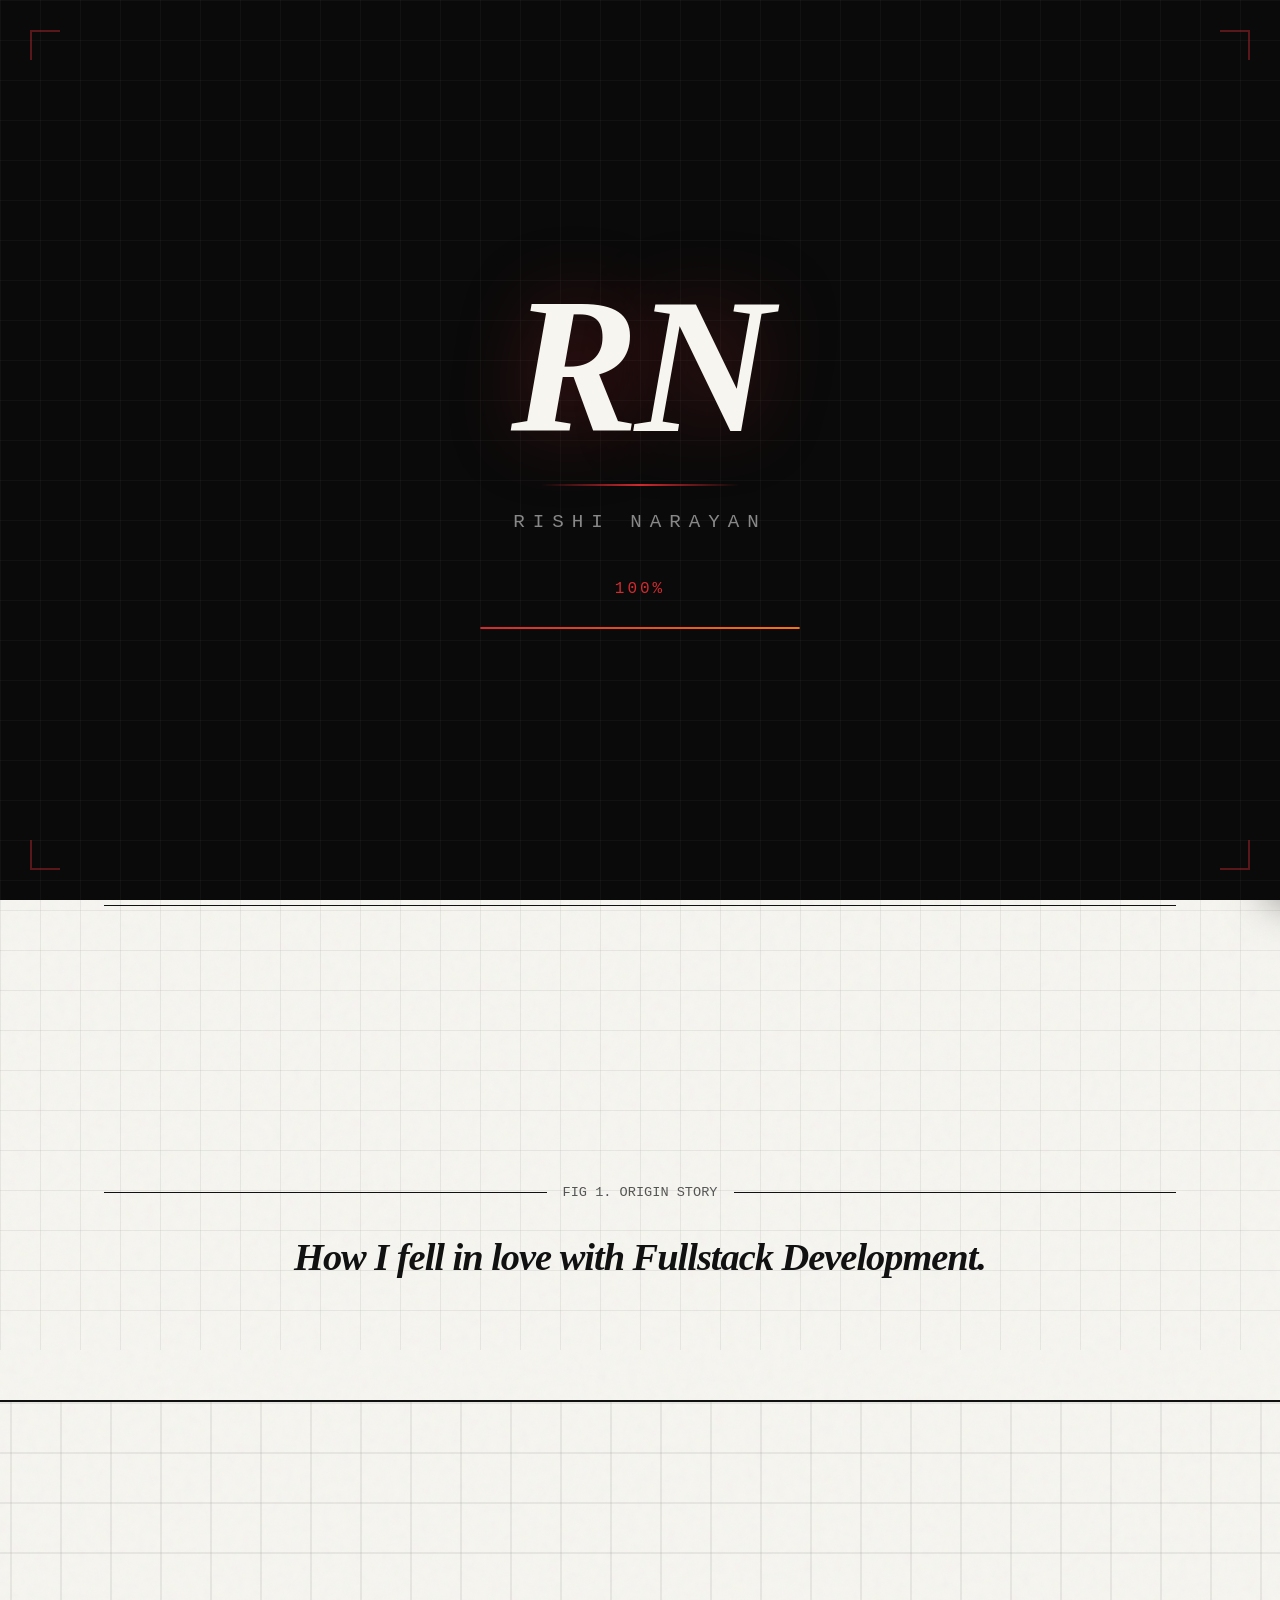
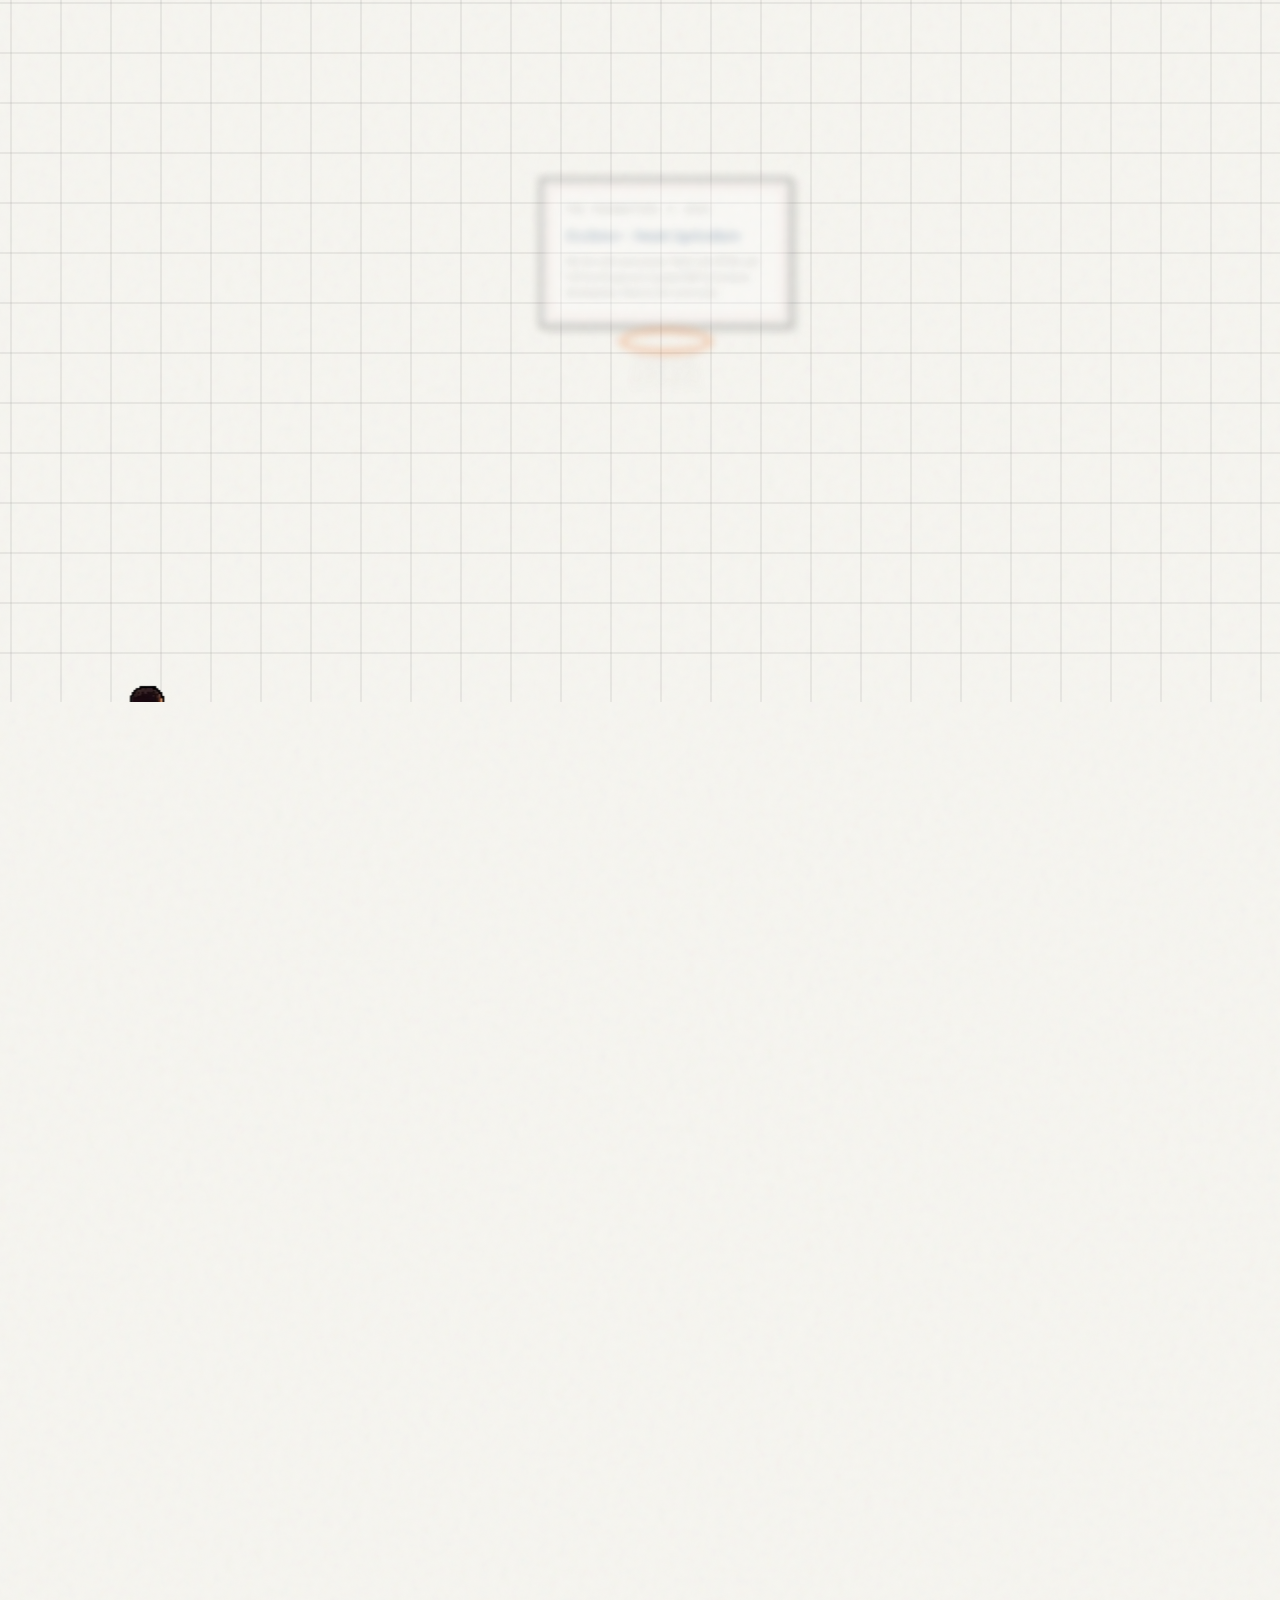
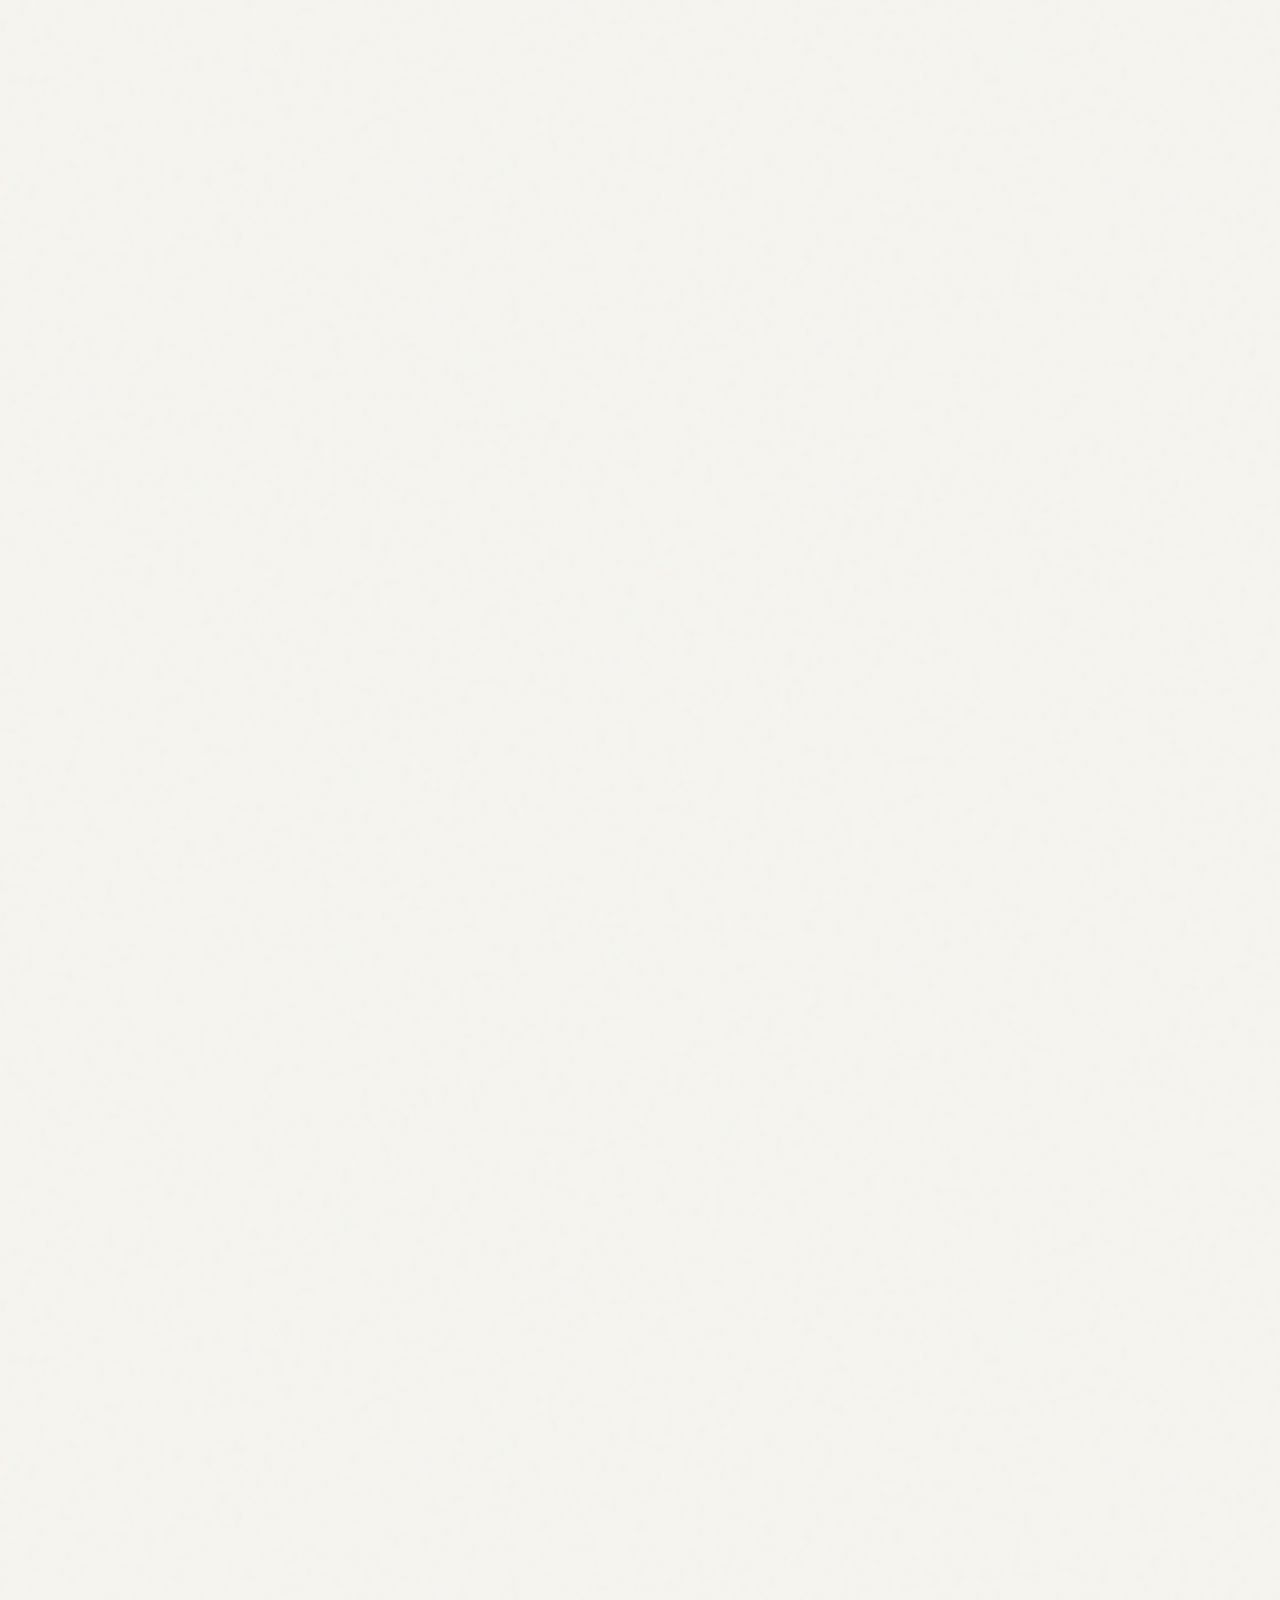
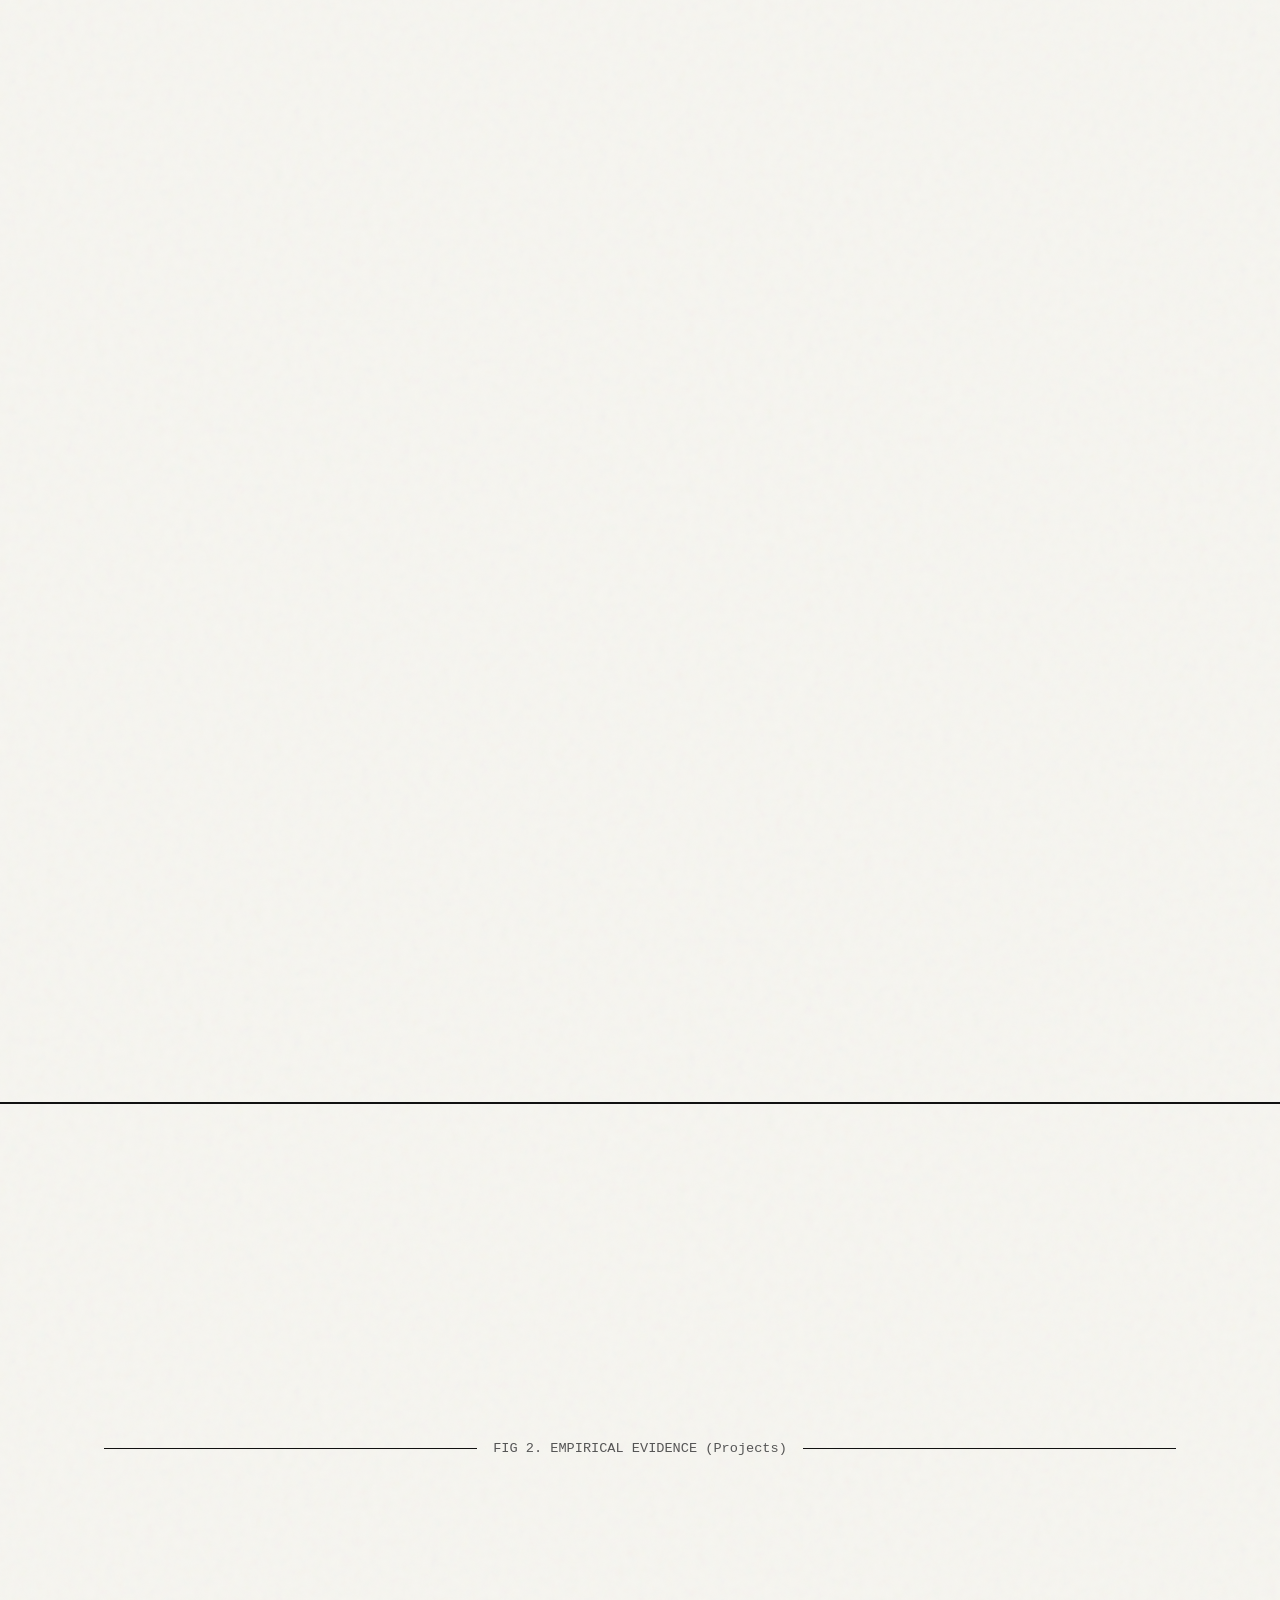
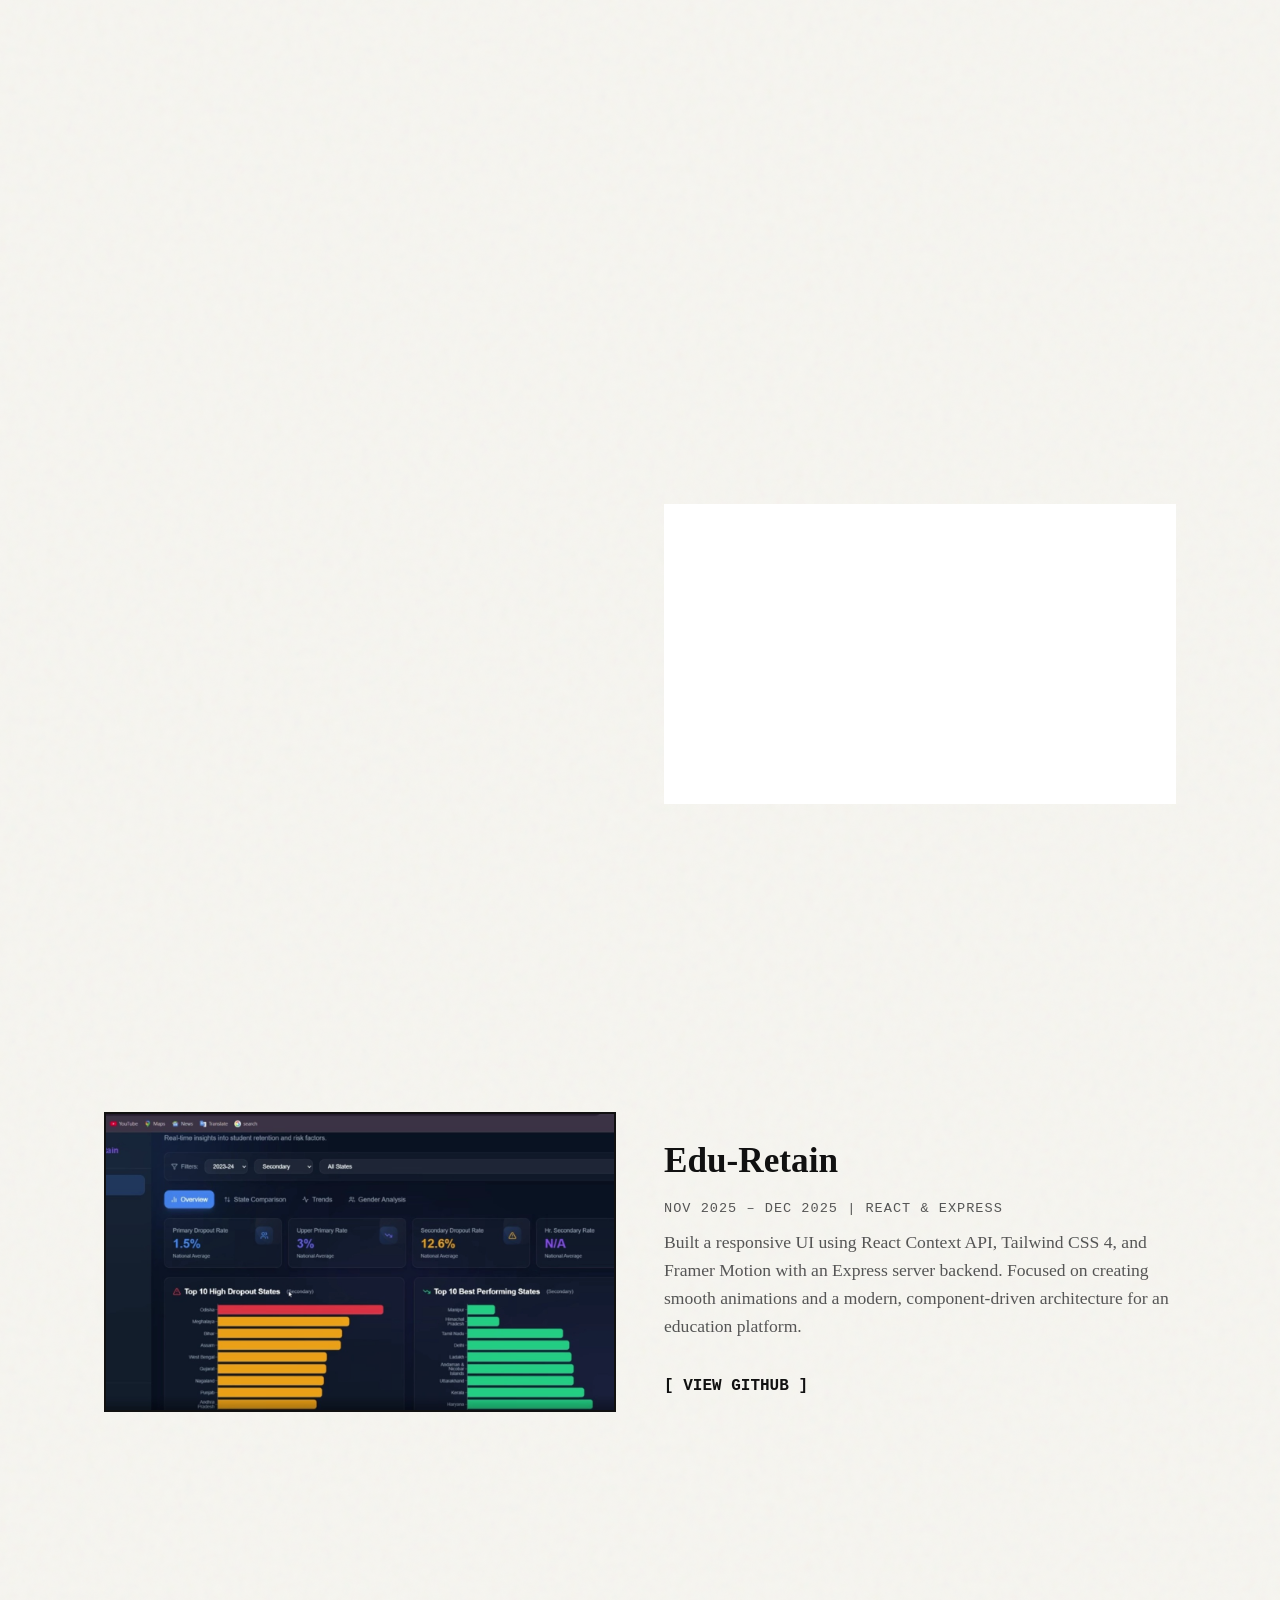
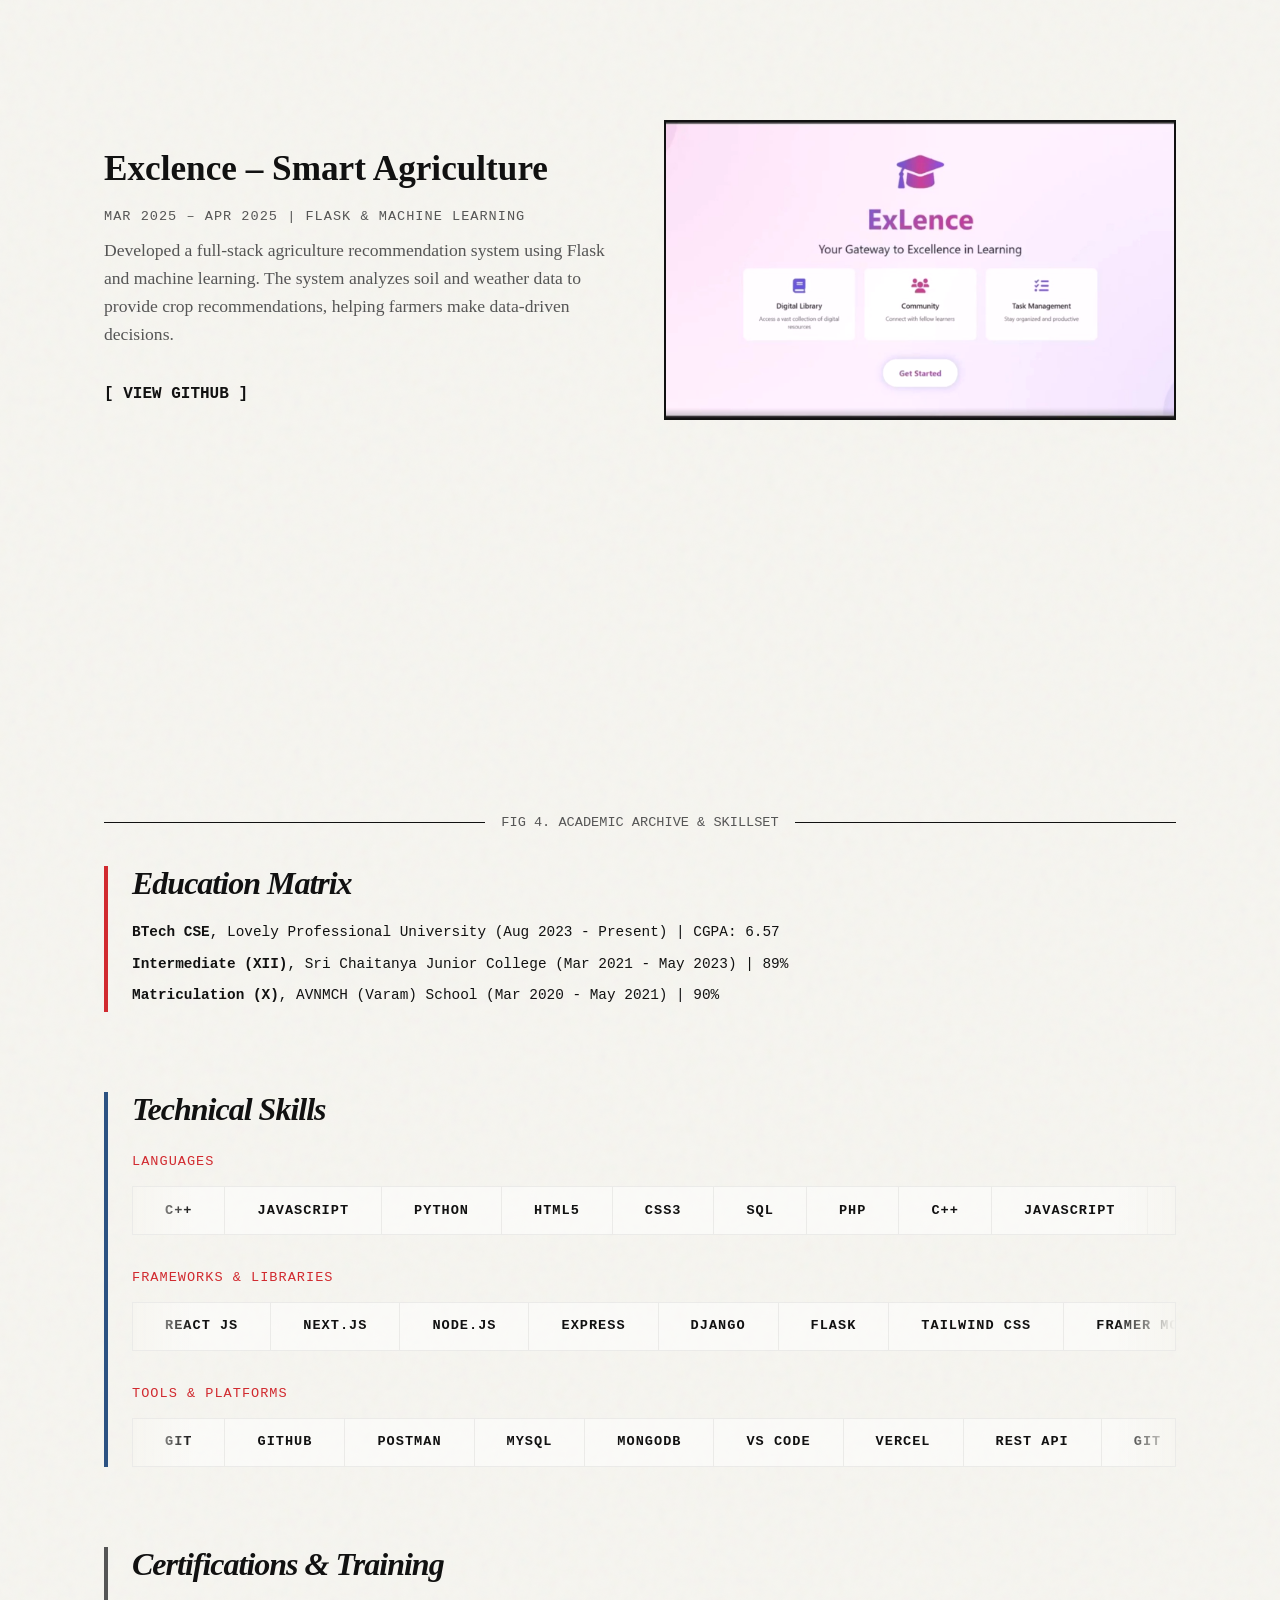
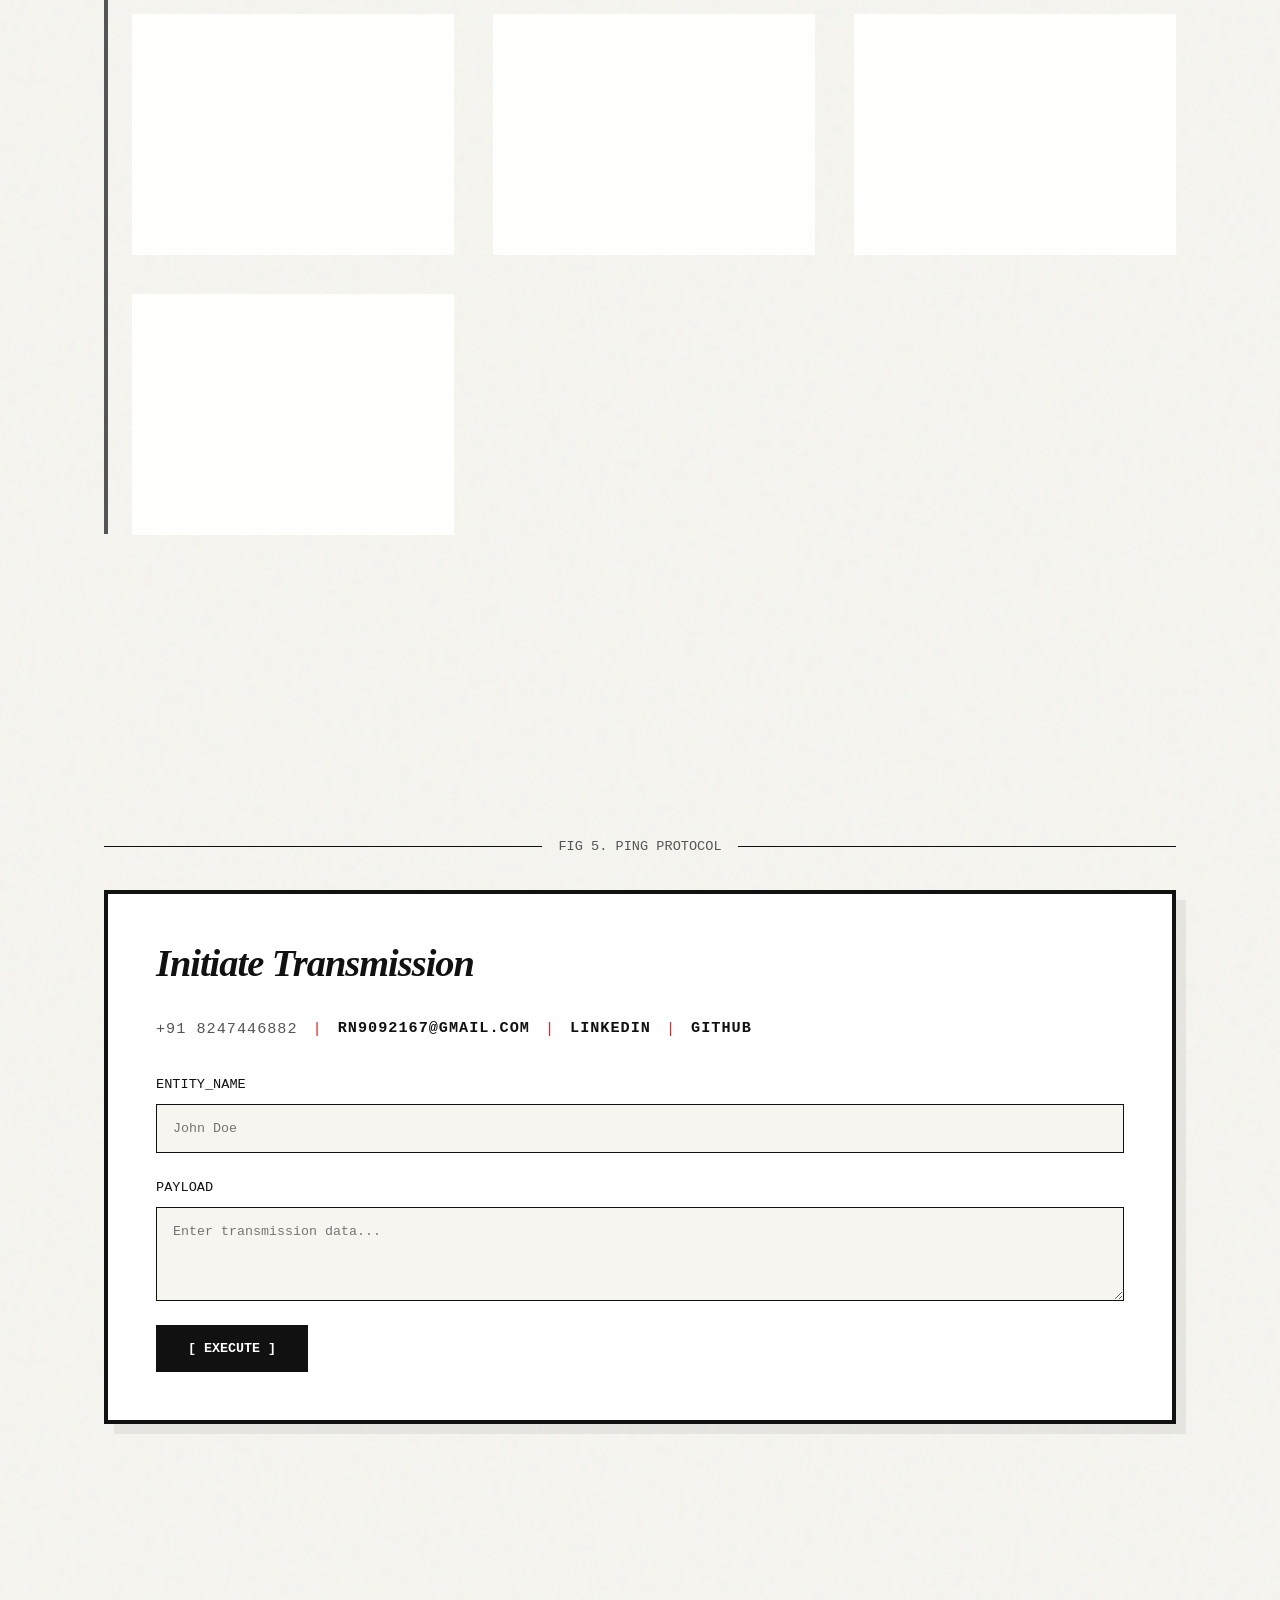
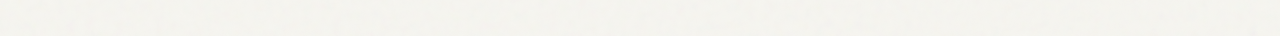
==== index.html @ 8f9104c1 "Initial portfolio commit" ====
<!DOCTYPE html>
<html xmlns="http://www.w3.org/1999/xhtml" lang="en"><head>
    <meta charset="UTF-8" />
    <meta name="viewport" content="width=device-width, initial-scale=1.0" />
    <title>Software Engineer Portfolio | Rishi Narayan</title>
    <!-- Fonts from V1 -->
    <link rel="preconnect" href="fonts.googleapis.com/" />
    <link rel="preconnect" href="fonts.gstatic.com/" crossorigin="" />
    <link href="fonts.googleapis.com/css2" rel="stylesheet" />
    <link rel="stylesheet" href="Rishiportfolio-orpin.vercel.app/style.css" />
</head>

<body class="loading">
    <!-- ═══ PRELOADER ═══ -->
    <div id="preloader">
        <div class="preloader-corner tl"></div>
        <div class="preloader-corner tr"></div>
        <div class="preloader-corner bl"></div>
        <div class="preloader-corner br"></div>
        <div class="preloader-content">
            <div class="preloader-initials">RN</div>
            <div class="preloader-line"></div>
            <div class="preloader-name">Rishi Narayan</div>
            <div class="preloader-percent">0%</div>
            <div class="preloader-bar-track">
                <div class="preloader-bar-fill"></div>
            </div>
        </div>
    </div>

    <div id="coordinate-tooltip">x: 1075, y: 204</div>

    <div class="background-grid"></div>

    <nav class="top-nav">
        <div class="nav-brand">RISHI NARAYAN</div>
        <div class="nav-links">
            <a href="#about">01. OBSERVATION</a>
            <a href="#projects">02. ANALYSIS</a>
            <a href="#education">03. ARCHIVE</a>
            <a href="#contact">04. CONCLUSION</a>
            <a href="#" id="achievements-nav-link" onclick="toggleAchievements(event)">🏆 ACHIEVEMENTS</a>
        </div>
        <button class="hamburger" id="hamburger-btn" onclick="toggleMobileNav()" aria-label="Menu">
            <span></span><span></span><span></span>
        </button>
    </nav>
    <!-- Mobile Nav Overlay -->
    <div class="mobile-nav-overlay" id="mobile-nav-overlay" onclick="toggleMobileNav()">
        <div class="mobile-nav-menu">
            <a href="#about" onclick="toggleMobileNav()">01. OBSERVATION</a>
            <a href="#projects" onclick="toggleMobileNav()">02. ANALYSIS</a>
            <a href="#education" onclick="toggleMobileNav()">03. ARCHIVE</a>
            <a href="#contact" onclick="toggleMobileNav()">04. CONCLUSION</a>
            <a href="#" onclick="toggleAchievements(event); toggleMobileNav()">🏆 ACHIEVEMENTS</a>
        </div>
    </div>

    <div class="dead-space" style="height: 10vh;"></div>

    <main class="document">
        <!-- V1 Hero Layout -->
        <header class="hero" id="about">
            <div class="hero-content">
                <p class="mono-label">ANDHRA PRADESH, INDIA | SOFTWARE ENGINEER</p>
                <h1 class="dramatic-title">Rishi Narayan. <br /> Building the Web, One Line of Code at a Time.
                </h1>

                <div class="stats-grid">
                    <div class="stat-box">
                        <span class="stat-value" data-target="6.57" data-suffix="" data-prefix="">6.57</span>
                        <span class="stat-label">BTech CSE (CGPA)</span>
                    </div>
                    <div class="stat-box">
                        <span class="stat-value" data-target="89" data-suffix="%" data-prefix="">89%</span>
                        <span class="stat-label">INTERMEDIATE (XII)</span>
                    </div>
                </div>

                <div class="abstract-text">
                    <p><strong>Abstract:</strong> I am a Software Engineer proficient in C++, JavaScript, React JS, and Node.js. My focus
                        is on Full-Stack Web Development, building responsive UIs, and engineering scalable backend systems.
                        I turn ideas into interactive, user-centric web applications.</p>
                </div>
                <br />
                <div class="mono-label" style="display:flex; gap: 15px; flex-wrap: wrap; align-items: center;">
                    <a href="mailto:rn9092167@gmail.com" class="view-link">rn9092167@gmail.com</a>
                    <a href="https://www.linkedin.com/in/rishi-narayan17/" class="view-link" target="_blank">LinkedIn</a>
                    <a href="https://github.com/RishiNarayan1" class="view-link" target="_blank">GitHub</a>
                    <a href="Rishi cv.docx" class="resume-btn" download="">[ ↓ DOWNLOAD RESUME ]</a>
                </div>
            </div>
            
            <div class="hero-image-wrapper">
                <img src="my profile.jpeg" alt="Rishi Narayan" class="hero-image" />
            </div>
        </header>
    </main>

    <div class="dead-space" style="height: 20vh;"></div>

    <main class="document">
        <section class="section-divider">
            <div class="line"></div>
            <div class="section-label">FIG 1. ORIGIN STORY</div>
            <div class="line"></div>
        </section>
        <h2 class="dramatic-title" style="text-align: center; margin-bottom: 0;">How I fell in love with Fullstack Development.</h2>
    </main>

    <div class="dead-space" style="height: 10vh;"></div>

    <!-- 3D Cinematic Timeline -->
    <div class="map-section-wrapper" id="map-trigger">
        <div class="sticky-map">
            <div class="map-canvas" id="map-canvas">
                <div class="geo-grid"></div>
            </div>
            <!-- 4 Basketballs — one fires per hoop -->
            <div class="basketball" id="ball-0"></div>
            <div class="basketball" id="ball-1"></div>
            <div class="basketball" id="ball-2"></div>
            <div class="basketball" id="ball-3"></div>

            <!-- Stop-motion jumpshot figure -->
            <div class="jumpshot-figure" id="jumpshot">
                <img class="jump-frame active" src="Rishiportfolio-orpin.vercel.app/jumpshotpt1-removebg-preview.png" alt="Jump 1" data-frame="0" />
                <img class="jump-frame" src="Rishiportfolio-orpin.vercel.app/jumpshotpt2-removebg-preview.png" alt="Jump 2" data-frame="1" />
                <img class="jump-frame" src="Rishiportfolio-orpin.vercel.app/jumpshotpt3-removebg-preview.png" alt="Jump 3" data-frame="2" />
                <img class="jump-frame" src="Rishiportfolio-orpin.vercel.app/jumpshotpt4-removebg-preview.png" alt="Jump 4" data-frame="3" />
            </div>

            <div class="timeline-3d-container">

                <!-- Hoop 1 -->
                <div class="backboard-wrap left" data-threshold="0.10" data-ball="0">
                    <div class="backboard">
                        <div class="backboard-inner">
                            <p class="mono-label">THE FOUNDATION // 2025</p>
                            <h3>Exclence – Smart Agriculture</h3>
                            <p>My first full-stack project. Built with HTML and CSS for Frameworl, Learned PHP for backend development. Done by the whole team.</p>
                        </div>
                    </div>
                    <div class="hoop-pole"></div>
                    <div class="hoop-assembly">
                        <div class="hoop-ring"></div>
                        <svg class="hoop-net" viewBox="0 0 80 40" xmlns="http://www.w3.org/2000/svg">
                            <line x1="10" y1="0" x2="5" y2="40" stroke="#888" stroke-width="1.2" opacity="0.6"/>
                            <line x1="23" y1="0" x2="20" y2="40" stroke="#888" stroke-width="1.2" opacity="0.6"/>
                            <line x1="36" y1="0" x2="35" y2="40" stroke="#888" stroke-width="1.2" opacity="0.6"/>
                            <line x1="49" y1="0" x2="50" y2="40" stroke="#888" stroke-width="1.2" opacity="0.6"/>
                            <line x1="62" y1="0" x2="60" y2="40" stroke="#888" stroke-width="1.2" opacity="0.6"/>
                            <line x1="70" y1="0" x2="75" y2="40" stroke="#888" stroke-width="1.2" opacity="0.6"/>
                            <line x1="10" y1="12" x2="70" y2="12" stroke="#888" stroke-width="1" opacity="0.4"/>
                            <line x1="8" y1="26" x2="72" y2="26" stroke="#888" stroke-width="1" opacity="0.3"/>
                        </svg>
                    </div>
                </div>

                <!-- Hoop 2 -->
                <div class="backboard-wrap left" data-threshold="0.35" data-ball="1">
                    <div class="backboard">
                        <div class="backboard-inner">
                            <p class="mono-label">THE FRAMEWORK // 2025</p>
                            <h3>Edu-Retain – Education Platform</h3>
                            <p>Levelled up to React and Express. Built a responsive education platform using React Context API, Tailwind CSS 4, and Framer Motion. Mastered component-driven architecture and smooth frontend animations.</p>
                        </div>
                    </div>
                    <div class="hoop-pole"></div>
                    <div class="hoop-assembly">
                        <div class="hoop-ring"></div>
                        <svg class="hoop-net" viewBox="0 0 80 40" xmlns="http://www.w3.org/2000/svg">
                            <line x1="10" y1="0" x2="5" y2="40" stroke="#888" stroke-width="1.2" opacity="0.6"/>
                            <line x1="23" y1="0" x2="20" y2="40" stroke="#888" stroke-width="1.2" opacity="0.6"/>
                            <line x1="36" y1="0" x2="35" y2="40" stroke="#888" stroke-width="1.2" opacity="0.6"/>
                            <line x1="49" y1="0" x2="50" y2="40" stroke="#888" stroke-width="1.2" opacity="0.6"/>
                            <line x1="62" y1="0" x2="60" y2="40" stroke="#888" stroke-width="1.2" opacity="0.6"/>
                            <line x1="70" y1="0" x2="75" y2="40" stroke="#888" stroke-width="1.2" opacity="0.6"/>
                            <line x1="10" y1="12" x2="70" y2="12" stroke="#888" stroke-width="1" opacity="0.4"/>
                            <line x1="8" y1="26" x2="72" y2="26" stroke="#888" stroke-width="1" opacity="0.3"/>
                        </svg>
                    </div>
                </div>

                <!-- Hoop 3 -->
                <div class="backboard-wrap left" data-threshold="0.60" data-ball="2">
                    <div class="backboard">
                        <div class="backboard-inner">
                            <p class="mono-label">THE LAUNCH // 2026</p>
                            <h3>Ecentra-2k26 – Symposium</h3>
                            <p>Engineered a mobile-first landing page with interactive modules for a live symposium. Sharpened responsive design skills and delivered a seamless cross-device experience under a tight deadline.</p>
                        </div>
                    </div>
                    <div class="hoop-pole"></div>
                    <div class="hoop-assembly">
                        <div class="hoop-ring"></div>
                        <svg class="hoop-net" viewBox="0 0 80 40" xmlns="http://www.w3.org/2000/svg">
                            <line x1="10" y1="0" x2="5" y2="40" stroke="#888" stroke-width="1.2" opacity="0.6"/>
                            <line x1="23" y1="0" x2="20" y2="40" stroke="#888" stroke-width="1.2" opacity="0.6"/>
                            <line x1="36" y1="0" x2="35" y2="40" stroke="#888" stroke-width="1.2" opacity="0.6"/>
                            <line x1="49" y1="0" x2="50" y2="40" stroke="#888" stroke-width="1.2" opacity="0.6"/>
                            <line x1="62" y1="0" x2="60" y2="40" stroke="#888" stroke-width="1.2" opacity="0.6"/>
                            <line x1="70" y1="0" x2="75" y2="40" stroke="#888" stroke-width="1.2" opacity="0.6"/>
                            <line x1="10" y1="12" x2="70" y2="12" stroke="#888" stroke-width="1" opacity="0.4"/>
                            <line x1="8" y1="26" x2="72" y2="26" stroke="#888" stroke-width="1" opacity="0.3"/>
                        </svg>
                    </div>
                </div>

                <!-- Hoop 4 -->
                <div class="backboard-wrap left" data-threshold="0.85" data-ball="3">
                    <div class="backboard">
                        <div class="backboard-inner">
                            <p class="mono-label">THE SYSTEM // 2026</p>
                            <h3>Blinkit Clone – Full Stack</h3>
                            <p>Built a complete quick-commerce platform with Django REST API and Next.js. Engineered real-time order tracking, role-based dashboards, and automated item-sharing across Manager and Delivery Rider workflows.</p>
                        </div>
                    </div>
                    <div class="hoop-pole"></div>
                    <div class="hoop-assembly">
                        <div class="hoop-ring"></div>
                        <svg class="hoop-net" viewBox="0 0 80 40" xmlns="http://www.w3.org/2000/svg">
                            <line x1="10" y1="0" x2="5" y2="40" stroke="#888" stroke-width="1.2" opacity="0.6"/>
                            <line x1="23" y1="0" x2="20" y2="40" stroke="#888" stroke-width="1.2" opacity="0.6"/>
                            <line x1="36" y1="0" x2="35" y2="40" stroke="#888" stroke-width="1.2" opacity="0.6"/>
                            <line x1="49" y1="0" x2="50" y2="40" stroke="#888" stroke-width="1.2" opacity="0.6"/>
                            <line x1="62" y1="0" x2="60" y2="40" stroke="#888" stroke-width="1.2" opacity="0.6"/>
                            <line x1="70" y1="0" x2="75" y2="40" stroke="#888" stroke-width="1.2" opacity="0.6"/>
                            <line x1="10" y1="12" x2="70" y2="12" stroke="#888" stroke-width="1" opacity="0.4"/>
                            <line x1="8" y1="26" x2="72" y2="26" stroke="#888" stroke-width="1" opacity="0.3"/>
                        </svg>
                    </div>
                </div>

            </div>
        </div>
        <!-- Long height to force scrolling -->
        <div class="scroll-track"></div>
    </div>

    <div class="dead-space" style="height: 30vh;"></div>

    <main class="document">
        <section class="section-divider">
            <div class="line"></div>
            <div class="section-label">FIG 2. EMPIRICAL EVIDENCE (Projects)</div>
            <div class="line"></div>
        </section>

        <!-- V1 Projects with dramatic styling -->
        <section class="projects" id="projects">
            <div class="project-card" data-reveal-delay="0">
                <div class="project-image-wrap">
                    <img src="Projects Images/BlinkIt.jpeg" alt="Blinkit Clone Project" class="project-img" />
                </div>
                <div class="project-info">
                    <h2 class="project-title">Blinkit Clone – Quick Commerce</h2>
                    <p class="mono-label">FEB 2026 | DJANGO &amp; NEXT.JS</p>
                    <p class="project-desc">Built a full-stack quick-commerce platform replicating Blinkit's
                        core functionality. Engineered real-time order tracking for customers,
                        automated item-sharing workflows across Manager and Delivery Rider roles,
                        and implemented a role-based dashboard system using Django REST API
                        with a Next.js frontend.</p>
                    <a href="https://github.com/RishiNarayan1" class="view-link" target="_blank">[ VIEW GITHUB ]</a>
                </div>
            </div>

            <div class="dead-space" style="height: 20vh;"></div>

            <div class="project-card reverse" data-reveal-delay="80">
                <div class="project-info">
                    <h2 class="project-title">Ecentra-2k26</h2>
                    <p class="mono-label">JAN 2026 – FEB 2026 | MOBILE-FIRST LANDING PAGE</p>
                    <p class="project-desc">Developed a mobile-first landing page and engineered interactive modules
                        for a symposium. Built with modern front-end technologies to deliver a seamless,
                        responsive user experience across all devices.</p>
                    <div style="display: flex; gap: 1.5rem; flex-wrap: wrap;">
                        <a href="https://github.com/RishiNarayan1" class="view-link" target="_blank">[ VIEW GITHUB ]</a>
                        <a href="https://ecentra2k26.in" class="view-link" target="_blank">[ 🌐 VIEW LIVE ]</a>
                    </div>
                </div>
                <div class="project-image-wrap">
                    <img src="Projects Images/Ecentra 2k26.jpg" alt="Ecentra 2k26 Project" class="project-img" />
                </div>
            </div>

            <div class="dead-space" style="height: 20vh;"></div>

            <div class="project-card" data-reveal-delay="160">
                <div class="project-image-wrap">
                    <img src="Projects Images/Eduretain.jpg" alt="Edu-Retain Project" class="project-img" />
                </div>
                <div class="project-info">
                    <h2 class="project-title">Edu-Retain</h2>
                    <p class="mono-label">NOV 2025 – DEC 2025 | REACT &amp; EXPRESS</p>
                    <p class="project-desc">Built a responsive UI using React Context API, Tailwind CSS 4, and
                        Framer Motion with an Express server backend. Focused on creating smooth animations
                        and a modern, component-driven architecture for an education platform.</p>
                    <a href="https://github.com/RishiNarayan1" class="view-link" target="_blank">[ VIEW GITHUB ]</a>
                </div>
            </div>

            <div class="dead-space" style="height: 20vh;"></div>

            <div class="project-card reverse" data-reveal-delay="240">
                <div class="project-info">
                    <h2 class="project-title">Exclence – Smart Agriculture</h2>
                    <p class="mono-label">MAR 2025 – APR 2025 | FLASK &amp; MACHINE LEARNING</p>
                    <p class="project-desc">Developed a full-stack agriculture recommendation system using Flask
                        and machine learning. The system analyzes soil and weather data to provide crop
                        recommendations, helping farmers make data-driven decisions.</p>
                    <a href="https://github.com/RishiNarayan1" class="view-link" target="_blank">[ VIEW GITHUB ]</a>
                </div>
                <div class="project-image-wrap">
                    <img src="Projects Images/Exlence.jpg" alt="Exclence Project" class="project-img" />
                </div>
            </div>
        </section>

        <div class="dead-space" style="height: 30vh;"></div>

        <div class="dead-space" style="height: 10vh;"></div>

        <section class="section-divider" id="education">
            <div class="line"></div>
            <div class="section-label">FIG 4. ACADEMIC ARCHIVE &amp; SKILLSET</div>
            <div class="line"></div>
        </section>

        <section class="projects" style="gap: 5rem;">
            <div class="abstract-text" style="max-width: 100%;">
                <h3 class="dramatic-title" style="font-size: 2rem; margin-bottom: 1rem;">Education Matrix</h3>
                <ul style="list-style: none; font-family: var(--font-mono); font-size: 0.9rem; line-height: 2.2;">
                    <li><strong>BTech CSE</strong>, Lovely Professional University (Aug 2023 - Present) | CGPA: 6.57</li>
                    <li><strong>Intermediate (XII)</strong>, Sri Chaitanya Junior College (Mar 2021 - May 2023) | 89%</li>
                    <li><strong>Matriculation (X)</strong>, AVNMCH (Varam) School (Mar 2020 - May 2021) | 90%</li>
                </ul>
            </div>

            <!-- Infinite Scrolling Skills Marquee -->
            <div class="skills-marquee-wrapper" style="max-width: 100%;">
                <h3 class="dramatic-title" style="font-size: 2rem; margin-bottom: 1.5rem;">Technical Skills</h3>
                
                <p class="mono-label" style="margin-bottom: 0.8rem; color: var(--data-red);">LANGUAGES</p>
                <div class="marquee-track">
                    <div class="marquee-content">
                        <span class="marquee-item">C++</span>
                        <span class="marquee-item">JavaScript</span>
                        <span class="marquee-item">Python</span>
                        <span class="marquee-item">HTML5</span>
                        <span class="marquee-item">CSS3</span>
                        <span class="marquee-item">SQL</span>
                        <span class="marquee-item">PHP</span>
                        <span class="marquee-item">C++</span>
                        <span class="marquee-item">JavaScript</span>
                        <span class="marquee-item">Python</span>
                        <span class="marquee-item">HTML5</span>
                        <span class="marquee-item">CSS3</span>
                        <span class="marquee-item">SQL</span>
                        <span class="marquee-item">PHP</span>
                    </div>
                </div>

                <p class="mono-label" style="margin-top: 2rem; margin-bottom: 0.8rem; color: var(--data-red);">FRAMEWORKS & LIBRARIES</p>
                <div class="marquee-track reverse">
                    <div class="marquee-content">
                        <span class="marquee-item">React JS</span>
                        <span class="marquee-item">Next.js</span>
                        <span class="marquee-item">Node.js</span>
                        <span class="marquee-item">Express</span>
                        <span class="marquee-item">Django</span>
                        <span class="marquee-item">Flask</span>
                        <span class="marquee-item">Tailwind CSS</span>
                        <span class="marquee-item">Framer Motion</span>
                        <span class="marquee-item">React JS</span>
                        <span class="marquee-item">Next.js</span>
                        <span class="marquee-item">Node.js</span>
                        <span class="marquee-item">Express</span>
                        <span class="marquee-item">Django</span>
                        <span class="marquee-item">Flask</span>
                        <span class="marquee-item">Tailwind CSS</span>
                        <span class="marquee-item">Framer Motion</span>
                    </div>
                </div>

                <p class="mono-label" style="margin-top: 2rem; margin-bottom: 0.8rem; color: var(--data-red);">TOOLS & PLATFORMS</p>
                <div class="marquee-track">
                    <div class="marquee-content">
                        <span class="marquee-item">Git</span>
                        <span class="marquee-item">GitHub</span>
                        <span class="marquee-item">Postman</span>
                        <span class="marquee-item">MySQL</span>
                        <span class="marquee-item">MongoDB</span>
                        <span class="marquee-item">VS Code</span>
                        <span class="marquee-item">Vercel</span>
                        <span class="marquee-item">REST API</span>
                        <span class="marquee-item">Git</span>
                        <span class="marquee-item">GitHub</span>
                        <span class="marquee-item">Postman</span>
                        <span class="marquee-item">MySQL</span>
                        <span class="marquee-item">MongoDB</span>
                        <span class="marquee-item">VS Code</span>
                        <span class="marquee-item">Vercel</span>
                        <span class="marquee-item">REST API</span>
                    </div>
                </div>
            </div>

            <div class="abstract-text" style="max-width: 100%; border-left-color: var(--text-muted);">
                <h3 class="dramatic-title" style="font-size: 2rem; margin-bottom: 1rem;">Certifications &amp; Training</h3>
                
                <div class="cert-grid">
                    <div class="cert-card">
                        <div class="cert-card-inner">
                            <div class="cert-card-front">
                                <img src="Certificate Images/Summer training.png" alt="Cipher Schools DSA Training" class="cert-img" />
                                <button class="cert-btn" onclick="openLightbox('Certificate Images/Summer training.png')">[ VIEW CREDENTIAL ]</button>
                            </div>
                            <div class="cert-card-back">
                                <h4>Cipher Schools – DSA Training</h4>
                                <p>Mastering Data Structures and Algorithms at LPU. (Jun 2025 - Jul 2025)</p>
                            </div>
                        </div>
                    </div>

                    <div class="cert-card">
                        <div class="cert-card-inner">
                            <div class="cert-card-front">
                                <img src="Certificate Images/Oracle.png" alt="Oracle Data Science" class="cert-img" />
                                <button class="cert-btn" onclick="openLightbox('Certificate Images/Oracle.png')">[ VIEW CREDENTIAL ]</button>
                            </div>
                            <div class="cert-card-back">
                                <h4>Oracle</h4>
                                <p>Data Science Management System (Feb 2026)</p>
                            </div>
                        </div>
                    </div>

                    <div class="cert-card">
                        <div class="cert-card-inner">
                            <div class="cert-card-front">
                                <img src="Certificate Images/Cisco.png" alt="Cisco Python Essentials 2" class="cert-img" />
                                <button class="cert-btn" onclick="openLightbox('Certificate Images/Cisco.png')">[ VIEW CREDENTIAL ]</button>
                            </div>
                            <div class="cert-card-back">
                                <h4>Cisco</h4>
                                <p>Python Essentials 2 (Feb 2026)</p>
                            </div>
                        </div>
                    </div>

                    <div class="cert-card">
                        <div class="cert-card-inner">
                            <div class="cert-card-front">
                                <img src="Certificate Images/NPTEL.png" alt="Nptel Privacy and Security" class="cert-img" />
                                <button class="cert-btn" onclick="openLightbox('Certificate Images/NPTEL.png')">[ VIEW CREDENTIAL ]</button>
                            </div>
                            <div class="cert-card-back">
                                <h4>Nptel</h4>
                                <p>Privacy and Security in Social Media (Oct 2025)</p>
                            </div>
                        </div>
                    </div>
                </div>
            </div>
        </section>

        <div class="dead-space" style="height: 30vh;"></div>

        <section class="section-divider">
            <div class="line"></div>
            <div class="section-label">FIG 5. PING PROTOCOL</div>
            <div class="line"></div>
        </section>

        <footer class="contact" id="contact">
            <div class="contact-box">
                <h2 class="dramatic-title">Initiate Transmission</h2>
                <div class="mono-label" style="display:flex; gap: 15px; flex-wrap: wrap; align-items: center; margin-bottom: 2rem; font-size: 0.95rem;">
                    <span>+91 8247446882</span>
                    <span style="color: var(--data-red);">|</span>
                    <a href="mailto:rn9092167@gmail.com" class="view-link">rn9092167@gmail.com</a>
                    <span style="color: var(--data-red);">|</span>
                    <a href="https://www.linkedin.com/in/rishi-narayan17/" class="view-link" target="_blank">LinkedIn</a>
                    <span style="color: var(--data-red);">|</span>
                    <a href="https://github.com/RishiNarayan1" class="view-link" target="_blank">GitHub</a>
                </div>
                <form class="data-form">
                    <div class="form-group">
                        <label for="name">ENTITY_NAME</label>
                        <input type="text" id="name" required="" placeholder="John Doe" />
                    </div>
                    <div class="form-group">
                        <label for="message">PAYLOAD</label>
                        <textarea id="message" rows="4" required="" placeholder="Enter transmission data..."></textarea>
                    </div>
                    <button type="submit" class="submit-btn">[ EXECUTE ]</button>
                </form>
            </div>
        </footer>
    </main>

    <div class="dead-space" style="height: 20vh;"></div>

    <!-- Achievements Side Panel -->
    <div class="achievements-overlay" id="achievements-overlay" onclick="toggleAchievements(event)"></div>
    <aside class="achievements-panel" id="achievements-panel">
        <button class="achievements-close" onclick="toggleAchievements(event)" aria-label="Close">✕</button>
        <h2 class="achievements-title">🏆 Achievements</h2>
        <div class="achievements-list">
            <div class="achievement-item">
                <div class="achievement-icon">🥇</div>
                <div class="achievement-content">
                    <h3>Top 8 – Infernoverse Hackathon</h3>
                    <p class="achievement-date">November 2025</p>
                    <p>Secured Top 8 among 150 teams at the Infernoverse Hackathon, demonstrating strong problem-solving, teamwork, and rapid prototyping skills under pressure.</p>
                </div>
            </div>
            <div class="achievement-item">
                <div class="achievement-icon">🌐</div>
                <div class="achievement-content">
                    <h3>Ecentra2k26.in – Web Platform</h3>
                    <p class="achievement-date">January – February 2026</p>
                    <p>Designed and implemented ecentra2k26.in, attracting over 1500 users and enhancing event engagement through a responsive web platform.</p>
                </div>
            </div>
        </div>
        <div class="achievement-badges">
            <span class="achievement-badge">🏆 Competitive Coder</span>
            <span class="achievement-badge">⚡ Quick Learner</span>
            <span class="achievement-badge">🚀 Full-Stack Dev</span>
            <span class="achievement-badge">🧩 Open Source</span>
        </div>
    </aside>

    <!-- Fullscreen Certificate Lightbox -->
    <div id="cert-lightbox" style="display:none; position:fixed; inset:0; z-index:9999; background:rgba(0,0,0,0.92); cursor:pointer; justify-content:center; align-items:center;" onclick="closeLightbox()">
        <button onclick="closeLightbox()" style="position:absolute; top:20px; right:30px; background:none; border:none; color:#fff; font-size:2.5rem; cursor:pointer; font-family:var(--font-mono); z-index:10000;">✕</button>
        <img id="cert-lightbox-img" src="" alt="Certificate" style="max-width:92vw; max-height:90vh; border-radius:8px; box-shadow: 0 0 60px rgba(200,60,60,0.3);" onclick="event.stopPropagation()" />
    </div>

    <script src="Rishiportfolio-orpin.vercel.app/script.js"></script>
    <script>
        // ═══ PRELOADER LOGIC ═══
        (function() {
            const percentEl = document.querySelector('.preloader-percent');
            const barFill = document.querySelector('.preloader-bar-fill');
            const preloader = document.getElementById('preloader');
            let current = 0;
            const target = 100;
            const duration = 1800;
            const startDelay = 1200;

            // Force scroll to top during preloader
            window.scrollTo(0, 0);
            document.documentElement.scrollTop = 0;
            document.body.scrollTop = 0;
            
            setTimeout(() => {
                const startTime = performance.now();
                
                function updateCounter(now) {
                    const elapsed = now - startTime;
                    const progress = Math.min(elapsed / duration, 1);
                    const eased = 1 - Math.pow(1 - progress, 3);
                    current = Math.floor(eased * target);
                    
                    if (percentEl) percentEl.textContent = current + '%';
                    if (barFill) barFill.style.width = current + '%';
                    
                    if (progress < 1) {
                        requestAnimationFrame(updateCounter);
                    } else {
                        if (percentEl) percentEl.textContent = '100%';
                        if (barFill) barFill.style.width = '100%';
                        
                        setTimeout(() => {
                            preloader.classList.add('slide-up');
                            document.body.classList.remove('loading');
                            // Ensure we're at top after preloader
                            window.scrollTo({ top: 0, behavior: 'instant' });
                            
                            setTimeout(() => {
                                preloader.remove();
                            }, 900);
                        }, 400);
                    }
                }
                
                requestAnimationFrame(updateCounter);
            }, startDelay);
        })();
    </script>
    <script>
        function openLightbox(src) {
            const lb = document.getElementById('cert-lightbox');
            const img = document.getElementById('cert-lightbox-img');
            img.src = src;
            lb.style.display = 'flex';
            document.body.style.overflow = 'hidden';
        }
        function closeLightbox() {
            const lb = document.getElementById('cert-lightbox');
            lb.style.display = 'none';
            document.body.style.overflow = '';
        }
        // Achievements Panel Toggle
        function toggleAchievements(e) {
            if (e) e.preventDefault();
            const panel = document.getElementById('achievements-panel');
            const overlay = document.getElementById('achievements-overlay');
            panel.classList.toggle('open');
            overlay.classList.toggle('open');
            if (panel.classList.contains('open')) {
                document.body.style.overflow = 'hidden';
            } else {
                document.body.style.overflow = '';
            }
        }
        // Mobile Nav Toggle
        function toggleMobileNav() {
            const overlay = document.getElementById('mobile-nav-overlay');
            const btn = document.getElementById('hamburger-btn');
            overlay.classList.toggle('open');
            btn.classList.toggle('active');
        }
        document.addEventListener('keydown', function(e) {
            if (e.key === 'Escape') {
                closeLightbox();
                const panel = document.getElementById('achievements-panel');
                if (panel.classList.contains('open')) toggleAchievements();
            }
        });
    </script>


</body></html>
---- Rishiportfolio-orpin.vercel.app/style.css ----
/* ── Smooth Scroll ── */
html {
    scroll-behavior: smooth;
}

/* ── Performance: GPU-accelerated where possible ── */
*, *::before, *::after {
    -webkit-font-smoothing: antialiased;
    -moz-osx-font-smoothing: grayscale;
}

/* ══════════════════════════════════════════════
   PRELOADER — Sheryians-style loading screen
   ══════════════════════════════════════════════ */
#preloader {
    position: fixed;
    inset: 0;
    z-index: 99999;
    background: #0a0a0a;
    display: flex;
    flex-direction: column;
    align-items: center;
    justify-content: center;
    overflow: hidden;
    transition: transform 0.8s cubic-bezier(0.77, 0, 0.175, 1);
}

#preloader.slide-up {
    transform: translateY(-100%);
}

/* Subtle grid overlay on preloader */
#preloader::before {
    content: '';
    position: absolute;
    inset: 0;
    background-image:
        linear-gradient(rgba(255,255,255,0.03) 1px, transparent 1px),
        linear-gradient(90deg, rgba(255,255,255,0.03) 1px, transparent 1px);
    background-size: 40px 40px;
    pointer-events: none;
}

.preloader-content {
    position: relative;
    z-index: 2;
    text-align: center;
    display: flex;
    flex-direction: column;
    align-items: center;
    gap: 0.5rem;
}

/* Large "RN" initials */
.preloader-initials {
    font-family: 'Playfair Display', Georgia, serif;
    font-size: clamp(5rem, 15vw, 12rem);
    font-weight: 900;
    font-style: italic;
    color: #f6f5f0;
    letter-spacing: -4px;
    line-height: 1;
    opacity: 0;
    transform: translateY(40px) scale(0.9);
    animation: preloaderFadeUp 0.6s cubic-bezier(0.25, 0.8, 0.25, 1) 0.2s forwards;
    text-shadow: 0 0 80px rgba(209, 42, 47, 0.3);
}

/* Decorative line under initials */
.preloader-line {
    width: 0;
    height: 2px;
    background: linear-gradient(90deg, transparent, #d12a2f, transparent);
    margin: 0.8rem 0;
    animation: preloaderLineExpand 0.5s cubic-bezier(0.25, 0.8, 0.25, 1) 0.6s forwards;
}

/* Full name "Rishi Narayan" */
.preloader-name {
    font-family: 'Space Mono', 'Courier New', monospace;
    font-size: clamp(0.8rem, 2vw, 1.2rem);
    color: #888;
    letter-spacing: 8px;
    text-transform: uppercase;
    opacity: 0;
    transform: translateY(20px);
    animation: preloaderFadeUp 0.5s cubic-bezier(0.25, 0.8, 0.25, 1) 0.9s forwards;
}

/* Loading percentage */
.preloader-percent {
    font-family: 'Space Mono', 'Courier New', monospace;
    font-size: clamp(0.75rem, 1.5vw, 1rem);
    color: #d12a2f;
    letter-spacing: 3px;
    margin-top: 2rem;
    opacity: 0;
    animation: preloaderFadeUp 0.3s ease 1.1s forwards;
}

/* Progress bar container */
.preloader-bar-track {
    width: clamp(200px, 30vw, 320px);
    height: 2px;
    background: rgba(255,255,255,0.08);
    margin-top: 1rem;
    border-radius: 1px;
    overflow: hidden;
    opacity: 0;
    animation: preloaderFadeUp 0.3s ease 1.1s forwards;
}

.preloader-bar-fill {
    width: 0%;
    height: 100%;
    background: linear-gradient(90deg, #d12a2f, #f97316);
    border-radius: 1px;
    transition: width 0.05s linear;
}

/* Corner decorations on preloader */
.preloader-corner {
    position: absolute;
    width: 30px;
    height: 30px;
    border-color: rgba(209, 42, 47, 0.4);
    border-style: solid;
    opacity: 0;
    animation: preloaderFadeUp 0.3s ease 0.4s forwards;
}

.preloader-corner.tl { top: 30px; left: 30px; border-width: 2px 0 0 2px; }
.preloader-corner.tr { top: 30px; right: 30px; border-width: 2px 2px 0 0; }
.preloader-corner.bl { bottom: 30px; left: 30px; border-width: 0 0 2px 2px; }
.preloader-corner.br { bottom: 30px; right: 30px; border-width: 0 2px 2px 0; }

@keyframes preloaderFadeUp {
    to {
        opacity: 1;
        transform: translateY(0) scale(1);
    }
}

@keyframes preloaderLineExpand {
    to {
        width: clamp(120px, 20vw, 200px);
    }
}

/* Hide scrollbar during preloader */
body.loading {
    overflow: hidden;
}

:root {
    --bg-color: #f6f5f0;
    --text-main: #111111;
    --text-muted: #555555;
    --data-red: #d12a2f;
    --data-blue: #2c5282;
    --grid-color: rgba(0, 0, 0, 0.06);
    --border-color: #111111;

    --font-serif: 'Playfair Display', Georgia, serif;
    --font-mono: 'Space Mono', 'Courier New', monospace;
}

* {
    margin: 0;
    padding: 0;
    box-sizing: border-box;
}

body {
    background-color: var(--bg-color);
    background-image: url('data:image/svg+xml;utf8,%3Csvg viewBox="0 0 200 200" xmlns="http://www.w3.org/2000/svg"%3E%3Cfilter id="noiseFilter"%3E%3CfeTurbulence type="fractalNoise" baseFrequency="0.65" numOctaves="3" stitchTiles="stitch"/%3E%3C/filter%3E%3Crect width="100%25" height="100%25" filter="url(%23noiseFilter)" opacity="0.04"/%3E%3C/svg%3E');
    background-blend-mode: multiply;
    color: var(--text-main);
    font-family: var(--font-serif);
    line-height: 1.6;
    overflow-x: hidden;
    cursor: crosshair;
}

/* Base V1 Parallax Grid */
.background-grid {
    position: fixed;
    top: -50%;
    left: -50%;
    width: 200%;
    height: 200%;
    background-image:
        linear-gradient(var(--grid-color) 1px, transparent 1px),
        linear-gradient(90deg, var(--grid-color) 1px, transparent 1px);
    background-size: 40px 40px;
    z-index: -1;
    pointer-events: none;
    will-change: background-position;
    transform: translateZ(0);
}

.scatter-point {
    position: absolute;
    width: 6px;
    height: 6px;
    background-color: var(--text-main);
    border-radius: 50%;
    transform: translate(-50%, -50%);
}

/* V2 Layout Elements */
.dead-space {
    width: 100%;
    /* Height is defined inline in HTML for variance */
}

/* Navigation */
.top-nav {
    display: flex;
    justify-content: space-between;
    align-items: center;
    padding: 1.5rem 5%;
    border-bottom: 2px solid var(--border-color);
    font-family: var(--font-mono);
    background: var(--bg-color);
    position: sticky;
    top: 0;
    z-index: 50;
}

.nav-brand {
    font-weight: bold;
    font-size: 1.2rem;
    color: var(--data-red);
}

.nav-links a {
    margin-left: 2rem;
    color: var(--text-main);
    text-decoration: none;
    font-size: 0.9rem;
    transition: color 0.2s;
}

.nav-links a:hover {
    color: var(--data-red);
    text-decoration: underline;
}

/* Tooltip */
#coordinate-tooltip {
    position: fixed;
    bottom: 20px;
    right: 20px;
    font-family: var(--font-mono);
    font-size: 0.8rem;
    color: var(--data-red);
    background: var(--bg-color);
    border: 1px solid var(--border-color);
    padding: 4px 8px;
    z-index: 100;
    pointer-events: none;
    transition: opacity 0.2s;
}

/* V1 Document Formatting */
.document {
    max-width: 1200px;
    margin: 0 auto;
    padding: 2rem 5%;
    background: transparent;
}

.mono-label {
    font-family: var(--font-mono);
    font-size: 0.85rem;
    text-transform: uppercase;
    letter-spacing: 1px;
    color: var(--text-muted);
    margin-bottom: 0.5rem;
}

.dramatic-title {
    font-size: clamp(2rem, 3vw, 3.5rem);
    line-height: 1.1;
    font-style: italic;
    font-weight: 700;
    margin-bottom: 2rem;
    letter-spacing: -1px;
}

/* Hero */
.hero {
    padding: 4rem 0;
    border-bottom: 1px solid var(--border-color);
    position: relative;
    display: flex;
    align-items: flex-end;
    justify-content: space-between;
    gap: 3rem;
    overflow: hidden;
}

.hero-content {
    flex: 1;
    min-width: 0;
}

.hero-image-wrapper {
    flex: 0 0 auto;
    width: 380px;
    display: flex;
    justify-content: flex-end;
    align-items: flex-end;
    margin-right: -2rem;
}

.hero-image {
    width: 100%;
    height: auto;
    filter: grayscale(0.15) contrast(1.1);
    transition: filter 0.3s ease, transform 0.3s ease;
}

.hero-image:hover {
    filter: grayscale(0) contrast(1.1);
    transform: translateY(-5px);
}

.stats-grid {
    display: grid;
    grid-template-columns: repeat(auto-fit, minmax(200px, 1fr));
    gap: 1px;
    background: var(--border-color);
    border: 2px solid var(--border-color);
    margin: 3rem 0;
}

.stat-box {
    background: var(--bg-color);
    padding: 1.5rem;
    display: flex;
    flex-direction: column;
}

.stat-value {
    font-size: 1.8rem;
    font-weight: bold;
    color: var(--data-blue);
    font-family: var(--font-serif);
}

.stat-label {
    font-family: var(--font-mono);
    font-size: 0.75rem;
    color: var(--text-muted);
    margin-top: 0.5rem;
}

.abstract-text {
    font-size: 1.2rem;
    max-width: 700px;
    border-left: 4px solid var(--data-red);
    padding-left: 1.5rem;
}

/* Section reveal animation */
.reveal-section {
    opacity: 0;
    transform: translateY(30px);
    transition: opacity 0.6s ease, transform 0.6s ease;
}

.reveal-section.revealed {
    opacity: 1;
    transform: translateY(0);
}

/* Section Dividers */
.section-divider {
    display: flex;
    align-items: center;
    padding: 2rem 0;
}

.line {
    flex-grow: 1;
    height: 1px;
    background: var(--border-color);
}

.section-label {
    font-family: var(--font-mono);
    padding: 0 1rem;
    font-size: 0.85rem;
    color: var(--text-muted);
}

/* V2 Timeline Scrolling Component */
.map-section-wrapper {
    position: relative;
    border-top: 2px solid var(--border-color);
    border-bottom: 2px solid var(--border-color);
}

.scroll-track {
    height: 400vh;
    /* creates the slow scroll window */
}

.sticky-map {
    position: sticky;
    top: 0;
    height: 100vh;
    width: 100vw;
    overflow: hidden;
    display: flex;
    justify-content: center;
    align-items: center;
    background: transparent;
}

.geo-grid {
    position: absolute;
    width: 200%;
    height: 200%;
    top: -50%;
    left: -50%;
    background-image: linear-gradient(var(--grid-color) 2px, transparent 2px), linear-gradient(90deg, var(--grid-color) 2px, transparent 2px);
    background-size: 50px 50px;
}

.map-canvas {
    width: 100vw;
    height: 100vh;
    position: absolute;
    transform-origin: 70% 50%;
    will-change: transform;
}



.timeline-3d-container {
    position: absolute;
    top: 0;
    left: 0;
    width: 100%;
    height: 100%;
    pointer-events: none;
    z-index: 20;
    perspective: 1000px;
    perspective-origin: 70% 50%;
}

/* ── Basketball Backboard Timeline ── */
.backboard-wrap {
    position: absolute;
    top: 50%;
    display: flex;
    flex-direction: column;
    align-items: center;
    width: 380px;
    opacity: 0;
    transform-style: preserve-3d;
    will-change: transform, opacity, filter;
    pointer-events: none;
}

.backboard-wrap.left {
    right: 30%;
    transform: translate(-40px, -40%) scale(0.5);
}

/* The white board face */
.backboard {
    width: 100%;
    background: rgba(255, 255, 255, 0.97);
    border: 5px solid #111;
    box-shadow: 8px 8px 0 rgba(0, 0, 0, 0.15);
    position: relative;
}

/* Inner red rectangle — full-board inset, same proportions as outer border */
.backboard::after {
    content: '';
    position: absolute;
    inset: 10px;
    border: 2px solid rgba(209, 42, 47, 0.5);
    pointer-events: none;
    z-index: 1;
}

.backboard-inner {
    padding: 2rem 2.2rem 2.2rem;
    position: relative;
    z-index: 2;
}

.backboard-inner h3 {
    font-size: 1.4rem;
    margin: 0.4rem 0 0.6rem;
    font-style: italic;
    color: var(--data-blue);
    letter-spacing: -0.5px;
}

.backboard-inner p {
    font-size: 0.92rem;
    color: var(--text-muted);
    line-height: 1.6;
}

/* Pole below the board — hidden, hoop sits directly on the board */
.hoop-pole {
    display: none;
}

/* Hoop assembly positions the ring centred below the pole */
.hoop-assembly {
    display: flex;
    flex-direction: column;
    align-items: center;
    position: relative;
}

.hoop-ring {
    width: 140px;
    height: 40px;
    border: 8px solid #e8600a;
    border-radius: 50%;
    background: transparent;
    position: relative;
    z-index: 2;
}

.hoop-net {
    width: 140px;
    height: 55px;
    margin-top: -2px;
    z-index: 1;
}

/* ── Basketball (per-hoop) ── */
.basketball {
    position: absolute;
    top: 0;
    left: 0;
    width: 64px;
    height: 64px;
    border-radius: 50%;
    background: radial-gradient(circle at 35% 35%, #f97316, #c05500);
    box-shadow: inset -6px -4px 10px rgba(0, 0, 0, 0.35), 2px 3px 8px rgba(0, 0, 0, 0.3);
    z-index: 30;
    opacity: 0;
    pointer-events: none;
    will-change: transform, opacity;
}

/* Seam lines via pseudo element */
.basketball::before,
.basketball::after {
    content: '';
    position: absolute;
    border: 2px solid rgba(0, 0, 0, 0.35);
    border-radius: 50%;
}

.basketball::before {
    width: 100%;
    height: 44%;
    top: 28%;
    left: 0;
    border-left-color: transparent;
    border-right-color: transparent;
}

.basketball::after {
    width: 44%;
    height: 100%;
    left: 28%;
    top: 0;
    border-top-color: transparent;
    border-bottom-color: transparent;
}

/* ── Stop-motion Jumpshot Figure ── */
.jumpshot-figure {
    position: absolute;
    top: 0;
    left: 0;
    width: 180px;
    opacity: 0;
    z-index: 25;
    pointer-events: none;
    will-change: transform, opacity;
    /* tinted to match cream/ink palette */
    filter: grayscale(0.15) contrast(1.1);
}

.jumpshot-figure img.jump-frame {
    position: absolute;
    top: 0;
    left: 0;
    width: 100%;
    height: auto;
    opacity: 0;
    transition: opacity 0.05s step-start;
}

.jumpshot-figure img.jump-frame.active {
    opacity: 1;
}

/* Cards & Charts */
.projects {
    display: flex;
    flex-direction: column;
    gap: 4rem;
}

/* Scroll-reveal: cards start invisible and slide up */
.project-card {
    display: grid;
    grid-template-columns: 1fr 1fr;
    gap: 3rem;
    align-items: center;
    opacity: 0;
    transform: translateY(40px);
    transition: opacity 0.7s cubic-bezier(0.25, 0.8, 0.25, 1), transform 0.7s cubic-bezier(0.25, 0.8, 0.25, 1);
}

.project-card.revealed {
    opacity: 1;
    transform: translateY(0);
}

/* Tilt layer — JS will update the custom properties */
.project-card {
    --tilt-x: 0deg;
    --tilt-y: 0deg;
    transform-style: preserve-3d;
    will-change: transform;
}

.project-card.revealed {
    transform: perspective(1200px) rotateX(var(--tilt-x)) rotateY(var(--tilt-y)) translateY(0);
}

.project-card.reverse {
    grid-template-columns: 1fr 1fr;
}

.project-title {
    font-size: 2.2rem;
    margin: 1rem 0;
    line-height: 1.2;
}

.project-desc {
    font-size: 1.1rem;
    color: var(--text-muted);
    margin-bottom: 2rem;
}

.view-link {
    font-family: var(--font-mono);
    color: var(--text-main);
    text-decoration: none;
    font-weight: bold;
    border-bottom: 2px solid transparent;
    transition: border-color 0.2s, color 0.2s;
}

.view-link:hover {
    color: var(--data-red);
    border-color: var(--data-red);
}

/* Project Images (replacing graphs) */
.project-image-wrap {
    border: 2px solid var(--border-color);
    height: 300px;
    position: relative;
    background: white;
    overflow: hidden;
    transition: box-shadow 0.3s ease;
}

.project-image-wrap img.project-img {
    width: 100%;
    height: 100%;
    object-fit: cover;
    object-position: top center;
    filter: grayscale(0.08) contrast(1.05);
    transition: transform 0.4s cubic-bezier(0.25, 0.8, 0.25, 1), filter 0.4s ease;
}

.project-card.revealed:hover .project-image-wrap {
    box-shadow: 8px 8px 0 var(--border-color);
}

.project-card.revealed:hover .project-image-wrap img.project-img {
    transform: scale(1.05);
    filter: grayscale(0) contrast(1.1);
}



/* Contact Form */
.contact-box {
    border: 4px solid var(--border-color);
    padding: 3rem;
    background: white;
    box-shadow: 10px 10px 0 var(--grid-color);
}

.data-form {
    display: flex;
    flex-direction: column;
    gap: 1.5rem;
    margin-top: 2rem;
}

.form-group {
    display: flex;
    flex-direction: column;
}

.form-group label {
    font-family: var(--font-mono);
    font-size: 0.85rem;
    margin-bottom: 0.5rem;
}

.form-group input,
.form-group textarea {
    padding: 1rem;
    font-family: var(--font-mono);
    border: 1px solid var(--border-color);
    background: var(--bg-color);
    outline: none;
}

.form-group input:focus,
.form-group textarea:focus {
    border-color: var(--data-red);
    background: white;
}

.submit-btn {
    align-self: flex-start;
    padding: 1rem 2rem;
    font-family: var(--font-mono);
    font-weight: bold;
    background: var(--text-main);
    color: white;
    border: none;
    cursor: pointer;
    transition: background 0.2s;
}

.submit-btn:hover {
    background: var(--data-red);
}

/* Resume Download Button */
.resume-btn {
    display: inline-flex;
    align-items: center;
    gap: 0.4rem;
    font-family: var(--font-mono);
    font-size: 0.85rem;
    font-weight: bold;
    color: white;
    background: var(--text-main);
    border: 2px solid var(--text-main);
    padding: 0.45rem 1rem;
    text-decoration: none;
    letter-spacing: 0.5px;
    transition: background 0.2s, color 0.2s, border-color 0.2s, box-shadow 0.2s;
    position: relative;
    overflow: hidden;
}

.resume-btn::after {
    content: '';
    position: absolute;
    inset: 0;
    background: var(--data-red);
    transform: translateX(-100%);
    transition: transform 0.25s ease;
    z-index: 0;
}

.resume-btn:hover::after {
    transform: translateX(0);
}

.resume-btn span,
.resume-btn {
    position: relative;
    z-index: 1;
}

.resume-btn:hover {
    color: white;
    border-color: var(--data-red);
    box-shadow: 4px 4px 0 var(--border-color);
}

/* Responsive adjustments */
@media (max-width: 768px) {

    .hero {
        flex-direction: column-reverse;
        gap: 2rem;
        text-align: center;
        padding-top: 2rem;
    }

    .hero-content {
        display: flex;
        flex-direction: column;
        align-items: center;
    }

    .abstract-text {
        text-align: left;
    }

    .hero .mono-label {
        justify-content: center;
    }

    .hero-image-wrapper {
        width: 260px;
        margin-right: 0;
    }

    .project-card,
    .project-card.reverse {
        grid-template-columns: 1fr;
    }

    .project-image-wrap {
        height: 220px;
    }

    .nav-links {
        display: none;
    }

    .hamburger {
        display: flex;
    }

    .map-marker {
        left: 50%;
    }

    .timeline-3d-container {
        perspective-origin: 50% 50%;
    }

    .map-canvas {
        transform-origin: 50% 50%;
    }

    .backboard-wrap,
    .backboard-wrap.left {
        width: 88vw;
        right: auto;
        left: 50%;
        transform: translate(-50%, -40%) scale(0.5) !important;
        /* overridden by JS */
        text-align: center;
    }

    .basketball {
        /* On mobile use a smaller ball */
        width: 34px;
        height: 34px;
    }

    .dramatic-title {
        font-size: clamp(1.6rem, 5vw, 2.5rem);
    }

    .project-title {
        font-size: 1.6rem;
    }

    .cert-grid {
        grid-template-columns: 1fr;
    }

    .stats-grid {
        grid-template-columns: 1fr 1fr;
    }

    .contact-box {
        padding: 1.5rem;
    }
}

/* Technical Lexicon Flip Cards */
.lexicon-grid {
    display: grid;
    grid-template-columns: repeat(auto-fill, minmax(130px, 1fr));
    gap: 1.5rem;
    margin-top: 2rem;
}

.skill-card {
    height: 130px;
    perspective: 1000px;
    cursor: pointer;
}

.skill-card-inner {
    position: relative;
    width: 100%;
    height: 100%;
    text-align: center;
    transition: transform 0.6s cubic-bezier(0.4, 0, 0.2, 1);
    transform-style: preserve-3d;
}

.skill-card.flipped .skill-card-inner {
    transform: rotateY(180deg);
}

.skill-card-front,
.skill-card-back {
    position: absolute;
    width: 100%;
    height: 100%;
    -webkit-backface-visibility: hidden;
    backface-visibility: hidden;
    display: flex;
    flex-direction: column;
    align-items: center;
    justify-content: center;
    border: 2px solid var(--border-color);
    background: rgba(255, 255, 255, 0.8);
    backdrop-filter: blur(5px);
    transition: border-color 0.3s, box-shadow 0.3s;
}

.skill-card:hover .skill-card-front {
    border-color: var(--data-red);
    box-shadow: 5px 5px 0 var(--border-color);
}

.skill-card-front svg {
    width: 50px;
    height: 50px;
    fill: var(--text-main);
}

/* PNG images inside skill cards — filtered to match the cream/ink palette */
.skill-card-front img {
    width: 85%;
    height: 85%;
    object-fit: contain;
    /* desaturate completely, then tint toward the dark-navy/ink color */
    filter: grayscale(1) sepia(0.3) brightness(0.6) contrast(1.2);
    transition: filter 0.3s ease;
}

.skill-card:hover .skill-card-front img {
    /* On hover let a touch of the red/brand colour show through */
    filter: grayscale(0.2) sepia(0.6) hue-rotate(-10deg) brightness(0.75) contrast(1.1) saturate(1.5);
}

.skill-card-back {
    background: #2b1a0f;
    color: white;
    transform: rotateY(180deg);
    font-family: var(--font-mono);
    font-weight: bold;
    font-size: 0.9rem;
    padding: 10px;
    text-align: center;
}

.skill-category-label {
    grid-column: 1 / -1;
    font-family: var(--font-mono);
    font-size: 0.8rem;
    color: var(--data-red);
    margin-top: 2rem;
    border-bottom: 1px solid var(--border-color);
    padding-bottom: 0.5rem;
}

/* ── Infinite Scrolling Skills Marquee ── */
.skills-marquee-wrapper {
    border-left: 4px solid var(--data-blue);
    padding-left: 1.5rem;
}

.marquee-track {
    overflow: hidden;
    position: relative;
    width: 100%;
    border: 1px solid var(--grid-color);
    background: rgba(255, 255, 255, 0.5);
}

.marquee-track::before,
.marquee-track::after {
    content: '';
    position: absolute;
    top: 0;
    bottom: 0;
    width: 60px;
    z-index: 2;
    pointer-events: none;
}

.marquee-track::before {
    left: 0;
    background: linear-gradient(90deg, var(--bg-color), transparent);
}

.marquee-track::after {
    right: 0;
    background: linear-gradient(270deg, var(--bg-color), transparent);
}

.marquee-content {
    display: flex;
    width: max-content;
    animation: marqueeScroll 20s linear infinite;
}

.marquee-track.reverse .marquee-content {
    animation: marqueeScrollReverse 22s linear infinite;
}

.marquee-item {
    flex-shrink: 0;
    padding: 0.8rem 2rem;
    font-family: var(--font-mono);
    font-size: 0.85rem;
    font-weight: bold;
    color: var(--text-main);
    letter-spacing: 1px;
    text-transform: uppercase;
    white-space: nowrap;
    border-right: 1px solid var(--grid-color);
    transition: color 0.2s, background 0.2s;
}

.marquee-item:hover {
    color: var(--data-red);
    background: rgba(209, 42, 47, 0.05);
}

@keyframes marqueeScroll {
    0% { transform: translateX(0); }
    100% { transform: translateX(-50%); }
}

@keyframes marqueeScrollReverse {
    0% { transform: translateX(-50%); }
    100% { transform: translateX(0); }
}

/* ── Certification Flip Boxes ── */
.cert-grid {
    display: grid;
    grid-template-columns: repeat(auto-fill, minmax(320px, 1fr));
    gap: 2.5rem;
    margin-top: 2rem;
}

.cert-card {
    height: 240px;
    perspective: 1200px;
    cursor: pointer;
}

.cert-card-inner {
    position: relative;
    width: 100%;
    height: 100%;
    text-align: center;
    transition: transform 0.6s cubic-bezier(0.4, 0, 0.2, 1);
    transform-style: preserve-3d;
}

.cert-card.flipped .cert-card-inner {
    transform: rotateY(180deg);
}

.cert-card-front,
.cert-card-back {
    position: absolute;
    width: 100%;
    height: 100%;
    -webkit-backface-visibility: hidden;
    backface-visibility: hidden;
    display: flex;
    flex-direction: column;
    border: 2px solid var(--border-color);
    background: rgba(255, 255, 255, 0.85);
    backdrop-filter: blur(6px);
    transition: border-color 0.3s, box-shadow 0.3s;
}

.cert-card-front {
    padding: 0;
    overflow: hidden;
}

.cert-card-back {
    padding: 1.5rem;
}

.cert-card:hover .cert-card-front {
    border-color: var(--data-red);
    box-shadow: 6px 6px 0 var(--border-color);
}

.cert-card-front img.cert-img {
    width: 100%;
    height: 75%;
    object-fit: cover;
    object-position: top center;
    border-bottom: 2px solid var(--border-color);
    margin-bottom: auto;
}

.cert-card-front .cert-btn {
    font-family: var(--font-mono);
    font-size: 0.8rem;
    font-weight: bold;
    color: white;
    background: var(--text-main);
    padding: 0.6rem 1rem;
    text-decoration: none;
    transition: background 0.2s, color 0.2s;
    margin-top: auto;
    width: 100%;
    text-align: center;
    text-transform: uppercase;
    letter-spacing: 0.5px;
}

.cert-card-front .cert-btn:hover {
    background: var(--data-red);
}

.cert-card-back {
    background: #2b1a0f;
    color: white;
    transform: rotateY(180deg);
    font-family: var(--font-mono);
    padding: 1.5rem;
    text-align: left;
    display: flex;
    flex-direction: column;
    justify-content: flex-start;
    align-items: flex-start;
}

.cert-card-back h4 {
    color: var(--data-red);
    margin-bottom: 0.6rem;
    font-size: 1.1rem;
    font-family: var(--font-serif);
    font-style: italic;
    line-height: 1.3;
}

.cert-card-back p {
    font-size: 0.85rem;
    color: #e0e0e0;
    line-height: 1.5;
}

/* ── Coding Arena Section ── */
.coding-arena {
    display: grid;
    grid-template-columns: repeat(auto-fit, minmax(280px, 1fr));
    gap: 2rem;
    margin-top: 2rem;
}

.coding-card {
    display: flex;
    flex-direction: column;
    border: 2px solid var(--border-color);
    background: rgba(255, 255, 255, 0.85);
    backdrop-filter: blur(6px);
    text-decoration: none;
    color: var(--text-main);
    transition: transform 0.25s ease, box-shadow 0.25s ease, border-color 0.25s ease;
    position: relative;
    overflow: hidden;
}

.coding-card::before {
    content: '';
    position: absolute;
    top: 0;
    left: 0;
    width: 100%;
    height: 4px;
}

.leetcode-card::before {
    background: #FFA116;
}

.gfg-card::before {
    background: #2F8D46;
}

.hr-card::before {
    background: #00EA64;
}

.coding-card:hover {
    transform: translateY(-6px);
    box-shadow: 8px 8px 0 var(--border-color);
}

.leetcode-card:hover {
    border-color: #FFA116;
}

.gfg-card:hover {
    border-color: #2F8D46;
}

.hr-card:hover {
    border-color: #00EA64;
}

.coding-card-header {
    display: flex;
    align-items: center;
    gap: 0.75rem;
    padding: 1.2rem 1.5rem 1rem;
    border-bottom: 1px solid var(--grid-color);
}

.platform-icon {
    width: 28px;
    height: 28px;
    flex-shrink: 0;
}

.leetcode-card .platform-icon {
    fill: #FFA116;
}

.gfg-card .platform-icon {
    fill: #2F8D46;
}

.hr-card .platform-icon {
    fill: #00EA64;
}

.platform-name {
    font-family: var(--font-mono);
    font-weight: bold;
    font-size: 1rem;
    letter-spacing: 0.5px;
}

.platform-handle {
    font-family: var(--font-mono);
    font-size: 0.75rem;
    color: var(--text-muted);
    margin-left: auto;
}

.coding-stats {
    flex: 1;
    padding: 1.2rem 1.5rem;
    display: flex;
    flex-direction: column;
    gap: 1rem;
}

.coding-stat-main {
    text-align: center;
}

.coding-stat-big {
    display: block;
    font-size: 3rem;
    font-weight: bold;
    font-family: var(--font-serif);
    line-height: 1.1;
}

.leetcode-card .coding-stat-big {
    color: #FFA116;
}

.gfg-card .coding-stat-big {
    color: #2F8D46;
}

.coding-stat-sub {
    display: block;
    font-family: var(--font-mono);
    font-size: 0.75rem;
    color: var(--text-muted);
    text-transform: uppercase;
    letter-spacing: 1px;
    margin-top: 0.2rem;
}

.coding-stat-breakdown {
    display: flex;
    gap: 0.5rem;
    flex-wrap: wrap;
    justify-content: center;
}

.diff-pill {
    font-family: var(--font-mono);
    font-size: 0.75rem;
    padding: 0.3rem 0.7rem;
    border-radius: 2px;
    border: 1px solid;
}

.diff-pill.easy {
    background: rgba(0, 175, 155, 0.1);
    border-color: #00AF9B;
    color: #00AF9B;
}

.diff-pill.medium {
    background: rgba(255, 176, 50, 0.1);
    border-color: #FFB032;
    color: #b07800;
}

.diff-pill.hard {
    background: rgba(255, 45, 85, 0.1);
    border-color: #FF2D55;
    color: #c1002b;
}

.star-grid {
    display: flex;
    flex-direction: column;
    gap: 0.5rem;
    text-align: left;
}

.star-row {
    display: flex;
    justify-content: space-between;
    align-items: center;
    font-family: var(--font-mono);
    font-size: 0.82rem;
}

.star-label {
    color: var(--text-muted);
}

.stars {
    letter-spacing: 2px;
    color: #FFC107;
    font-size: 0.9rem;
}

.coding-footer {
    display: flex;
    flex-wrap: wrap;
    gap: 0.5rem 1rem;
    padding: 0.9rem 1.5rem;
    border-top: 1px solid var(--grid-color);
    font-family: var(--font-mono);
    font-size: 0.75rem;
    color: var(--text-muted);
    background: rgba(0, 0, 0, 0.02);
}

.coding-footer strong {
    color: var(--text-main);
}

@media (max-width: 768px) {
    .coding-arena {
        grid-template-columns: 1fr;
    }
}

/* ── Hamburger Menu ── */
.hamburger {
    display: none;
    flex-direction: column;
    gap: 5px;
    background: none;
    border: none;
    cursor: pointer;
    padding: 6px;
    z-index: 60;
}

.hamburger span {
    display: block;
    width: 24px;
    height: 2px;
    background: var(--text-main);
    transition: transform 0.3s ease, opacity 0.3s ease;
}

.hamburger.active span:nth-child(1) {
    transform: rotate(45deg) translate(5px, 5px);
}

.hamburger.active span:nth-child(2) {
    opacity: 0;
}

.hamburger.active span:nth-child(3) {
    transform: rotate(-45deg) translate(5px, -5px);
}

/* ── Mobile Nav Overlay ── */
.mobile-nav-overlay {
    position: fixed;
    inset: 0;
    z-index: 55;
    background: rgba(0, 0, 0, 0.92);
    display: flex;
    align-items: center;
    justify-content: center;
    opacity: 0;
    pointer-events: none;
    transition: opacity 0.3s ease;
    backdrop-filter: blur(10px);
}

.mobile-nav-overlay.open {
    opacity: 1;
    pointer-events: auto;
}

.mobile-nav-menu {
    display: flex;
    flex-direction: column;
    gap: 2rem;
    text-align: center;
}

.mobile-nav-menu a {
    font-family: var(--font-mono);
    font-size: 1.1rem;
    color: #f6f5f0;
    text-decoration: none;
    letter-spacing: 2px;
    transition: color 0.2s;
    text-transform: uppercase;
}

.mobile-nav-menu a:hover {
    color: var(--data-red);
}

/* ── Achievements Side Panel ── */
.achievements-overlay {
    position: fixed;
    inset: 0;
    z-index: 9990;
    background: rgba(0, 0, 0, 0.6);
    opacity: 0;
    pointer-events: none;
    transition: opacity 0.35s ease;
    backdrop-filter: blur(4px);
}

.achievements-overlay.open {
    opacity: 1;
    pointer-events: auto;
}

.achievements-panel {
    position: fixed;
    top: 0;
    right: 0;
    width: min(480px, 90vw);
    height: 100vh;
    z-index: 9995;
    background: #0e0e0e;
    color: #f6f5f0;
    transform: translateX(100%);
    transition: transform 0.4s cubic-bezier(0.25, 0.8, 0.25, 1);
    overflow-y: auto;
    padding: 3rem 2rem 2rem;
    box-shadow: -10px 0 40px rgba(0, 0, 0, 0.5);
}

.achievements-panel.open {
    transform: translateX(0);
}

.achievements-close {
    position: absolute;
    top: 1.2rem;
    right: 1.5rem;
    background: none;
    border: none;
    color: #f6f5f0;
    font-size: 1.8rem;
    cursor: pointer;
    font-family: var(--font-mono);
    transition: color 0.2s;
    z-index: 10;
}

.achievements-close:hover {
    color: var(--data-red);
}

.achievements-title {
    font-family: var(--font-serif);
    font-size: 2rem;
    font-style: italic;
    font-weight: 700;
    margin-bottom: 2.5rem;
    padding-bottom: 1rem;
    border-bottom: 2px solid rgba(209, 42, 47, 0.5);
    letter-spacing: -0.5px;
}

.achievements-list {
    display: flex;
    flex-direction: column;
    gap: 2rem;
    margin-bottom: 2.5rem;
}

.achievement-item {
    display: flex;
    gap: 1.2rem;
    padding: 1.5rem;
    border: 1px solid rgba(255, 255, 255, 0.08);
    border-radius: 4px;
    background: rgba(255, 255, 255, 0.03);
    transition: border-color 0.3s ease, background 0.3s ease;
}

.achievement-item:hover {
    border-color: rgba(209, 42, 47, 0.5);
    background: rgba(209, 42, 47, 0.05);
}

.achievement-icon {
    font-size: 2rem;
    flex-shrink: 0;
    margin-top: 0.2rem;
}

.achievement-content h3 {
    font-family: var(--font-serif);
    font-size: 1.15rem;
    font-style: italic;
    font-weight: 700;
    margin-bottom: 0.3rem;
    color: #f6f5f0;
}

.achievement-date {
    font-family: var(--font-mono);
    font-size: 0.72rem;
    color: var(--data-red);
    text-transform: uppercase;
    letter-spacing: 1.5px;
    margin-bottom: 0.6rem;
}

.achievement-content p {
    font-family: var(--font-mono);
    font-size: 0.82rem;
    color: #aaa;
    line-height: 1.7;
}

.achievement-badges {
    display: flex;
    flex-wrap: wrap;
    gap: 0.6rem;
    padding-top: 1.5rem;
    border-top: 1px solid rgba(255, 255, 255, 0.06);
}

.achievement-badge {
    font-family: var(--font-mono);
    font-size: 0.75rem;
    padding: 0.5rem 1rem;
    border: 1px solid rgba(255, 255, 255, 0.12);
    border-radius: 2px;
    color: #ccc;
    letter-spacing: 0.5px;
    transition: border-color 0.2s, color 0.2s;
}

.achievement-badge:hover {
    border-color: var(--data-red);
    color: var(--data-red);
}

/* ── Achievements Nav Link ── */
#achievements-nav-link {
    color: var(--data-red) !important;
    position: relative;
}

#achievements-nav-link::after {
    content: '';
    position: absolute;
    bottom: -2px;
    left: 0;
    width: 0;
    height: 2px;
    background: var(--data-red);
    transition: width 0.3s ease;
}

#achievements-nav-link:hover::after {
    width: 100%;
}

/* ── Performance optimizations ── */
.project-card {
    contain: layout style;
}

.marquee-track {
    contain: layout;
}

.map-section-wrapper {
    contain: layout;
}

/* Reduce repaints on scroll */
.sticky-map {
    transform: translateZ(0);
}

.backboard-wrap {
    transform: translateZ(0);
}

.basketball {
    transform: translateZ(0);
}

/* Scrollbar styling */
.achievements-panel::-webkit-scrollbar {
    width: 4px;
}

.achievements-panel::-webkit-scrollbar-track {
    background: transparent;
}

.achievements-panel::-webkit-scrollbar-thumb {
    background: rgba(209, 42, 47, 0.4);
    border-radius: 2px;
}
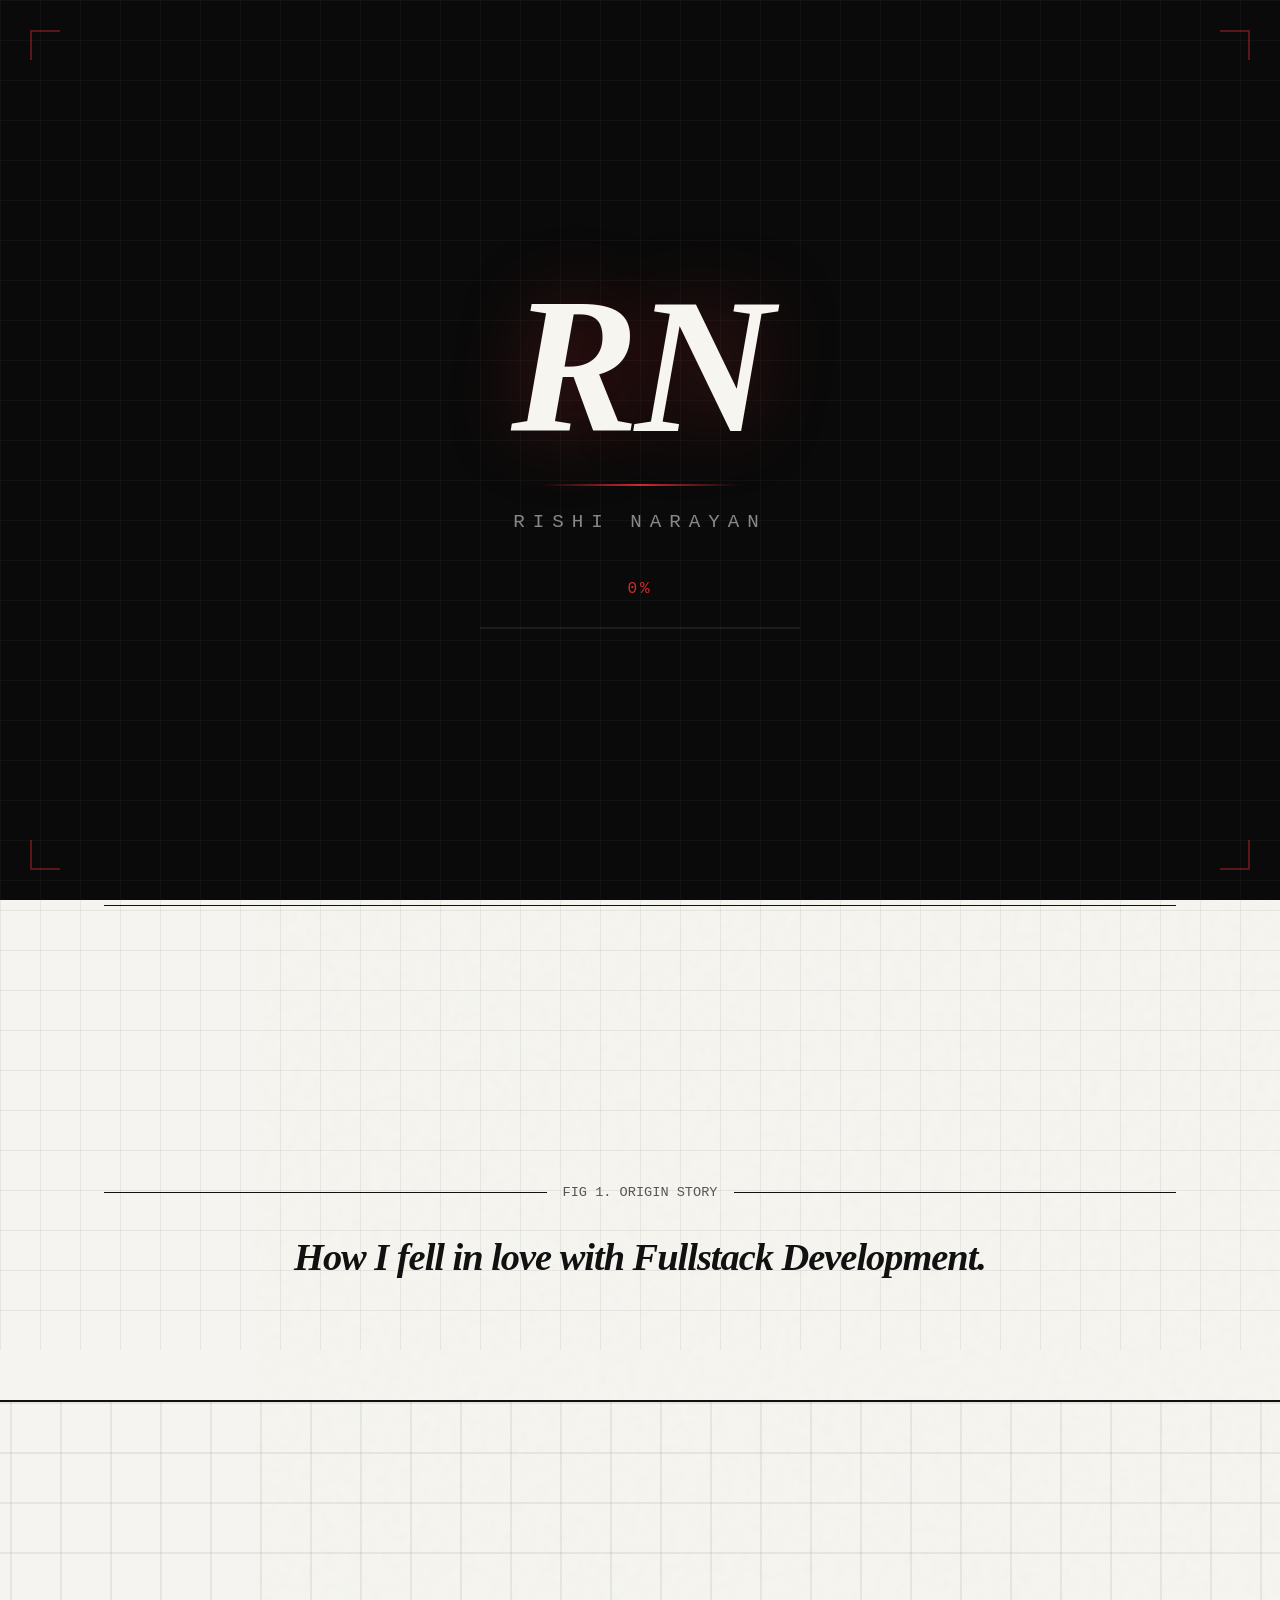
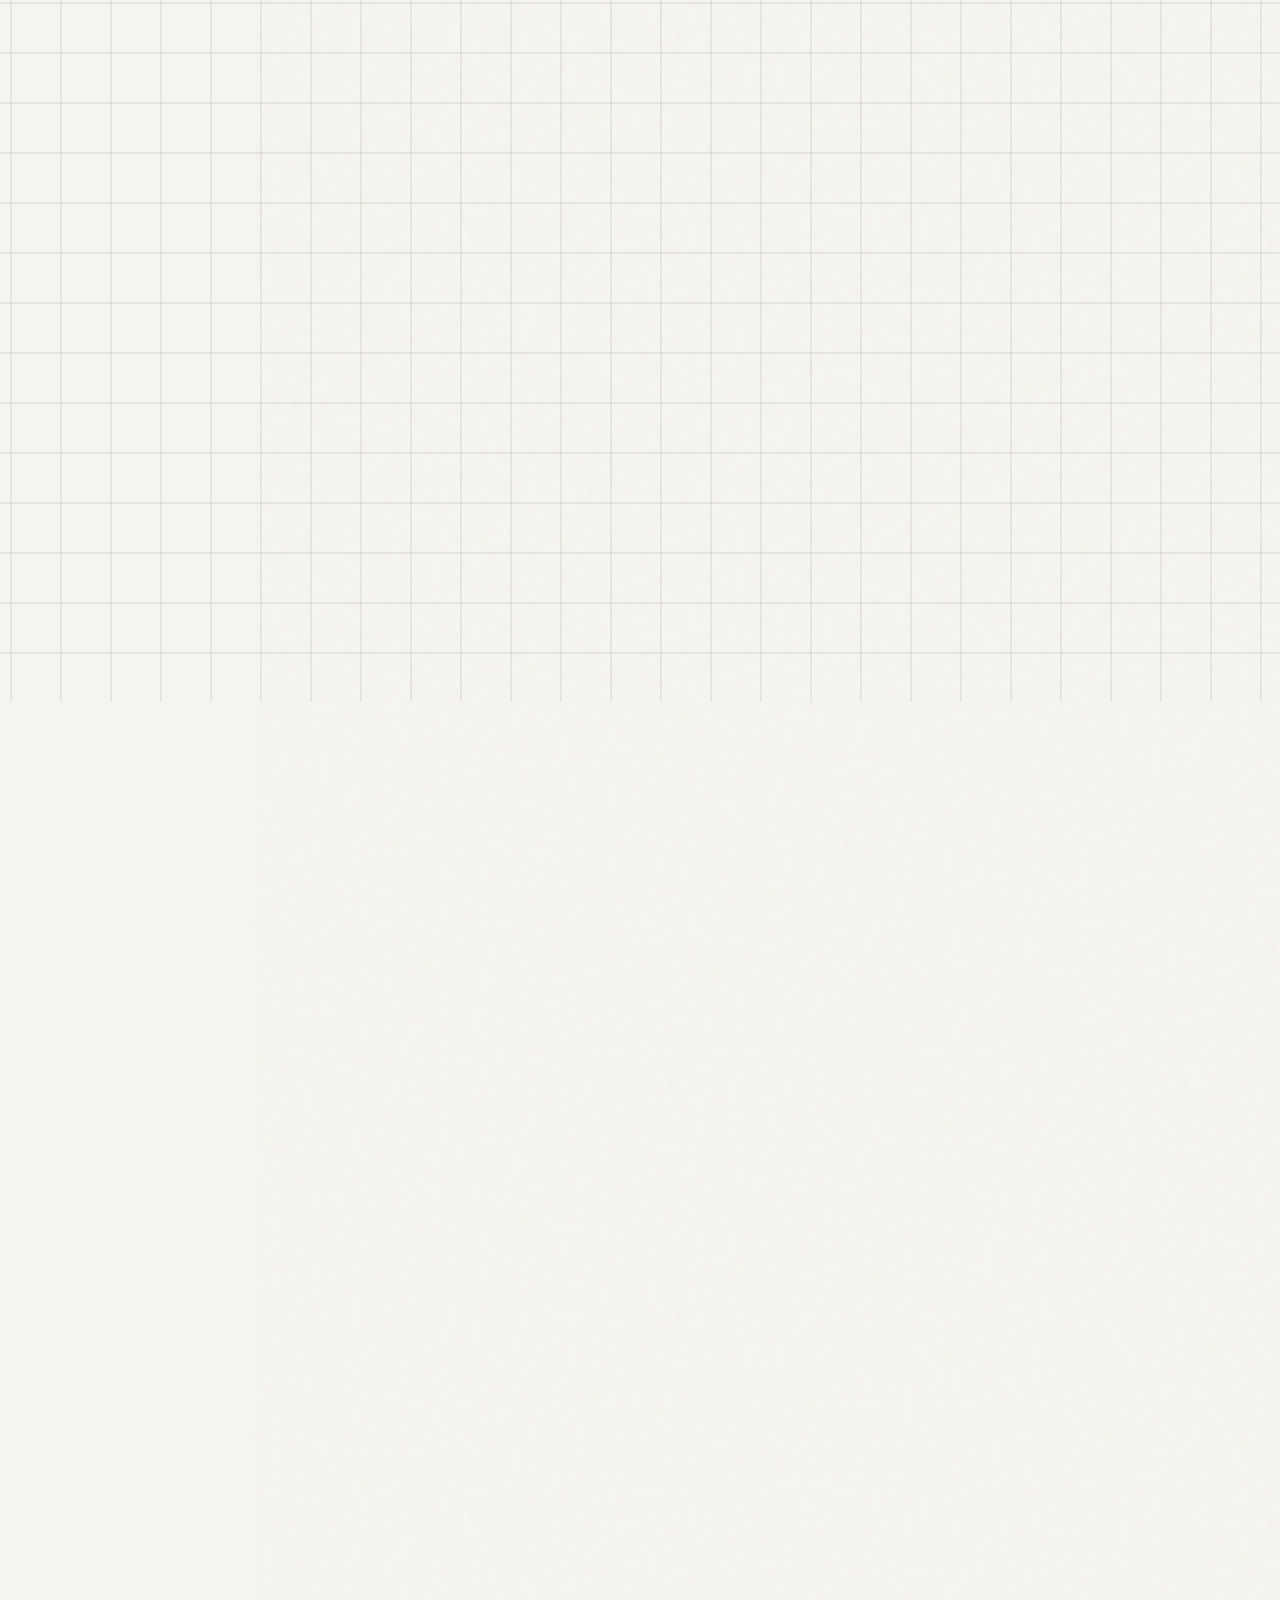
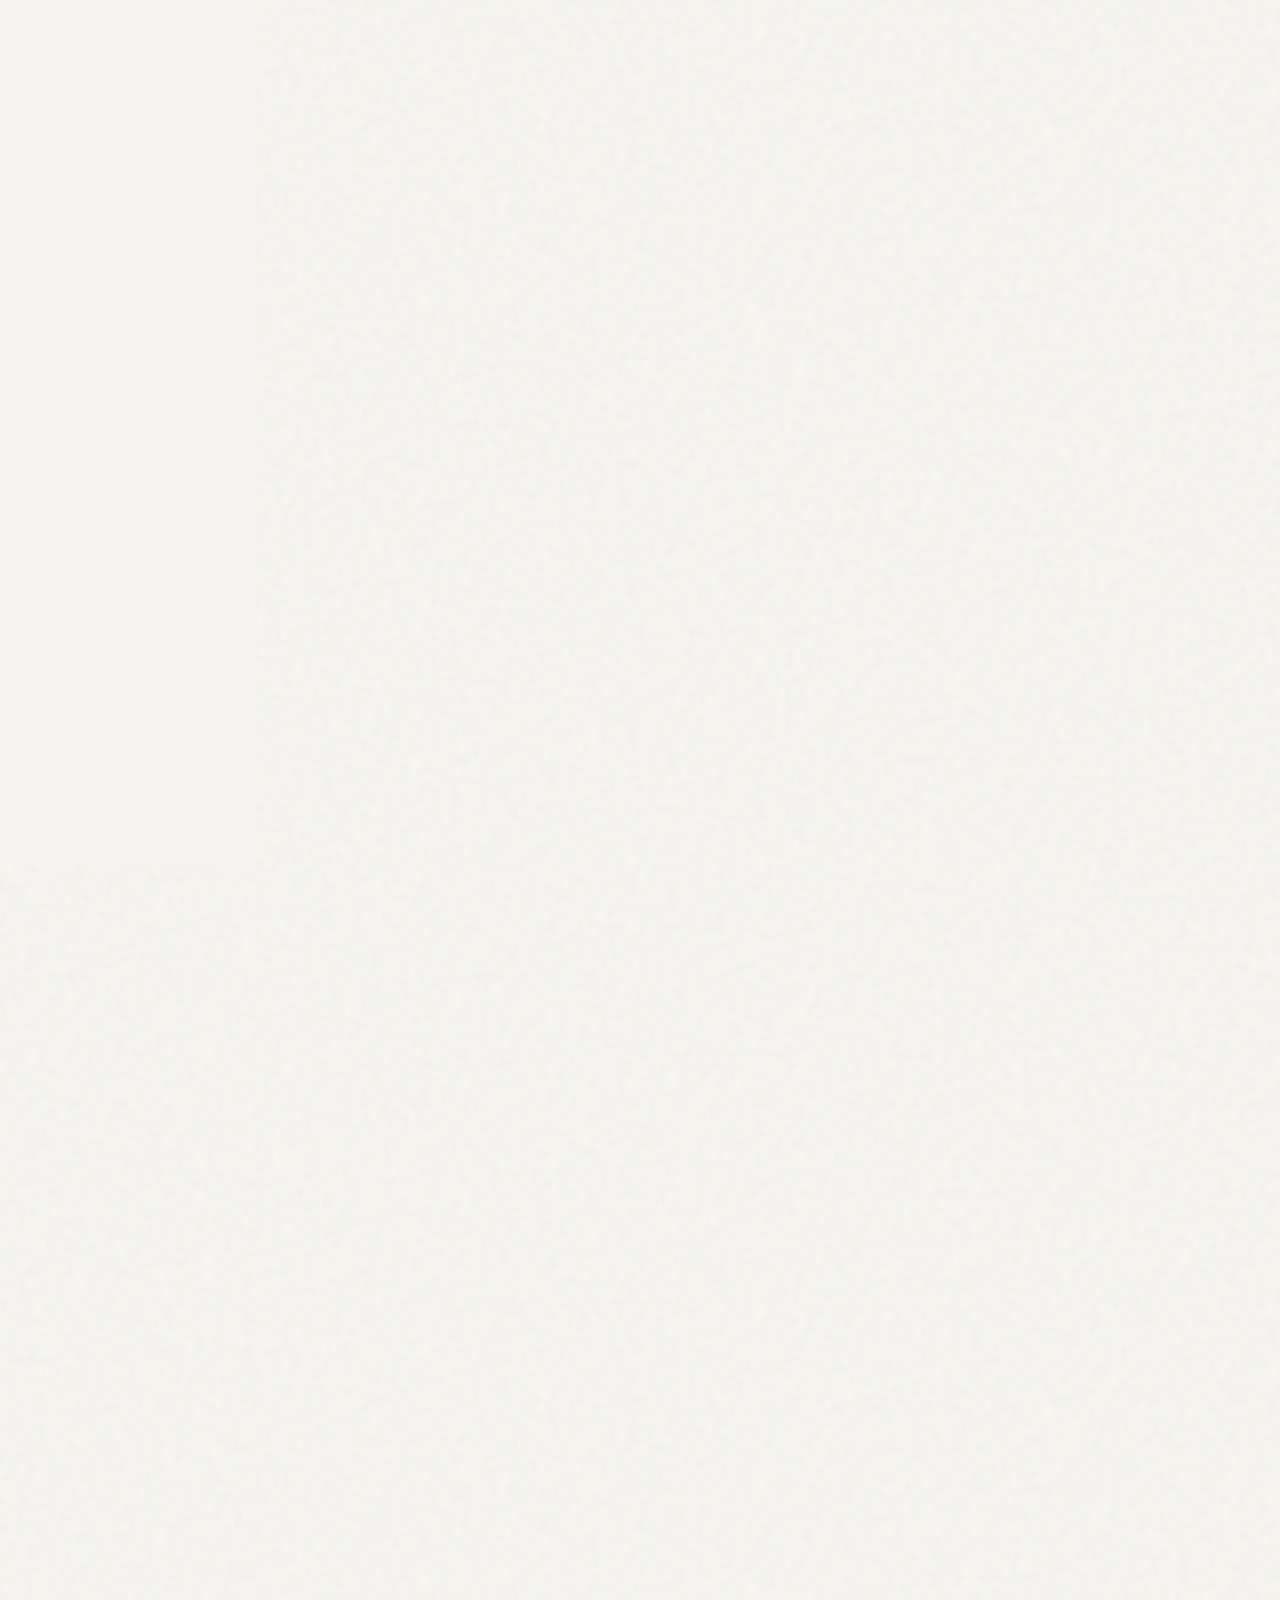
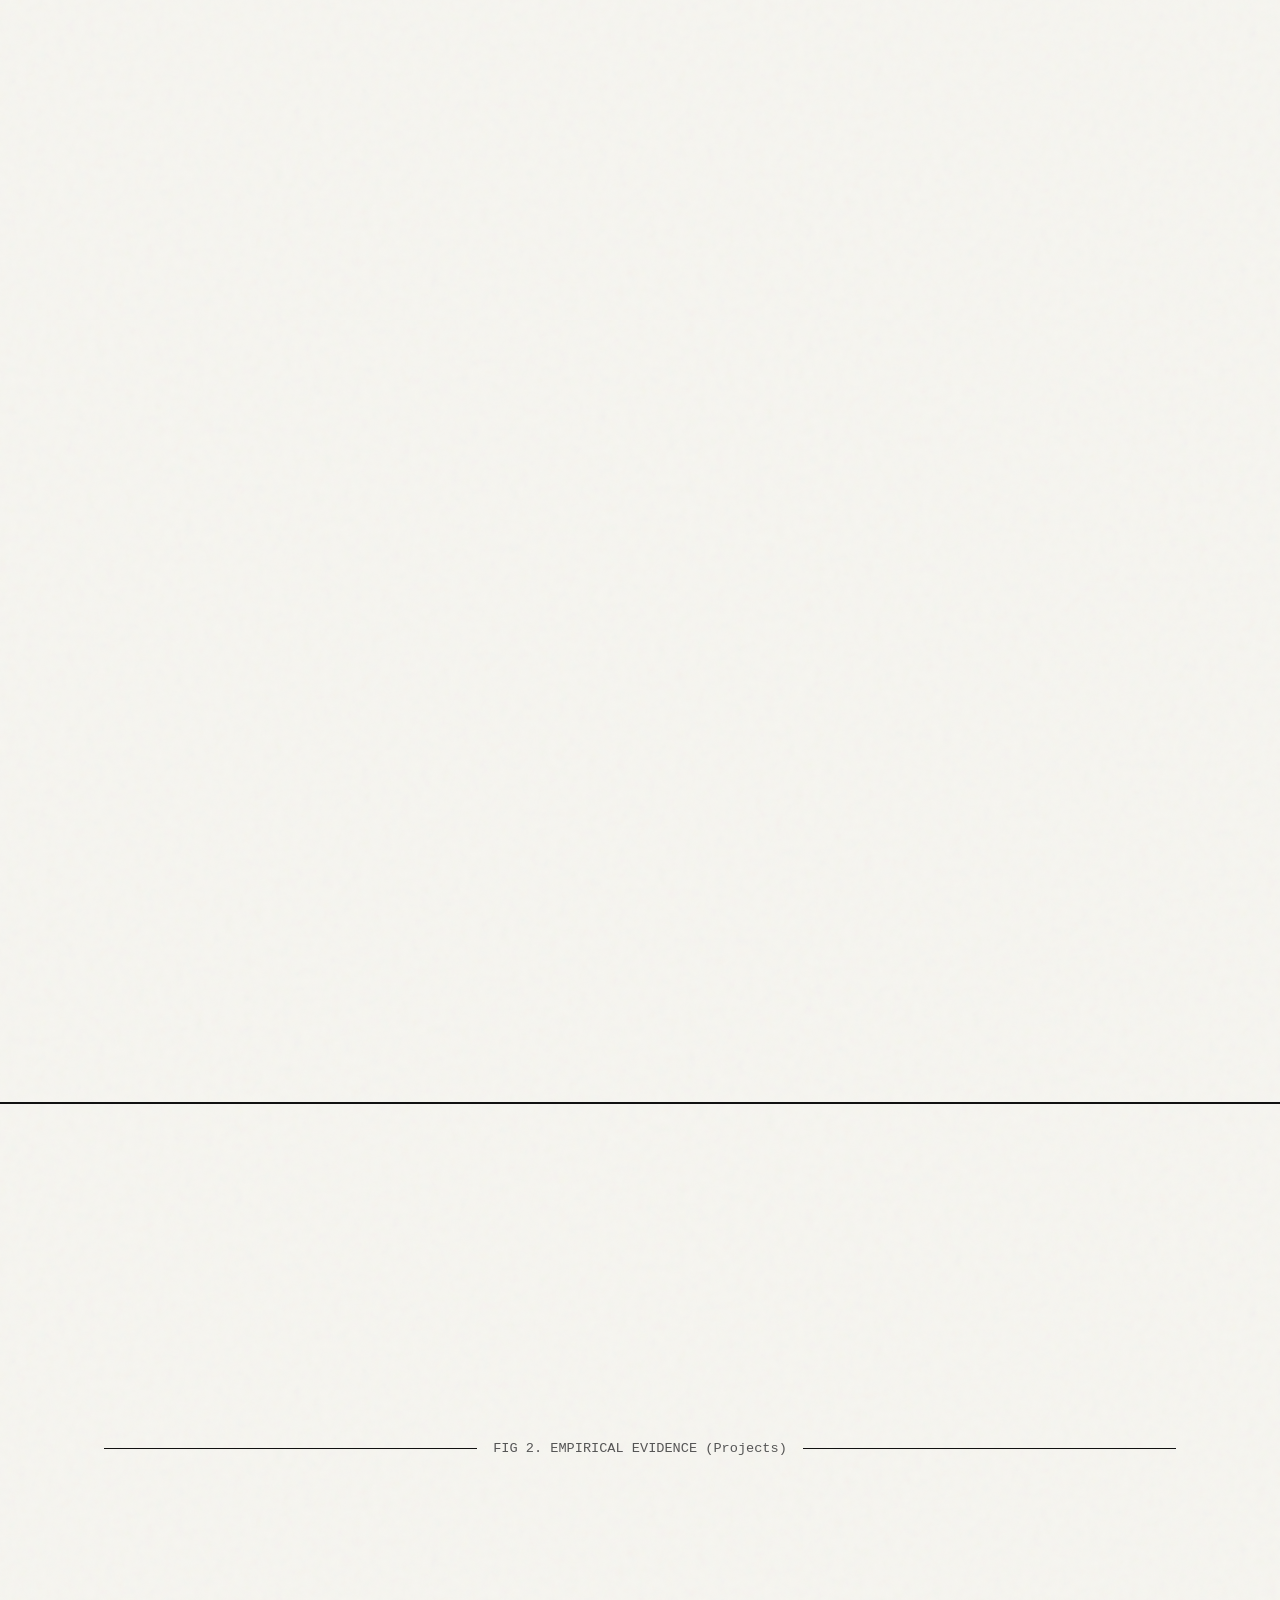
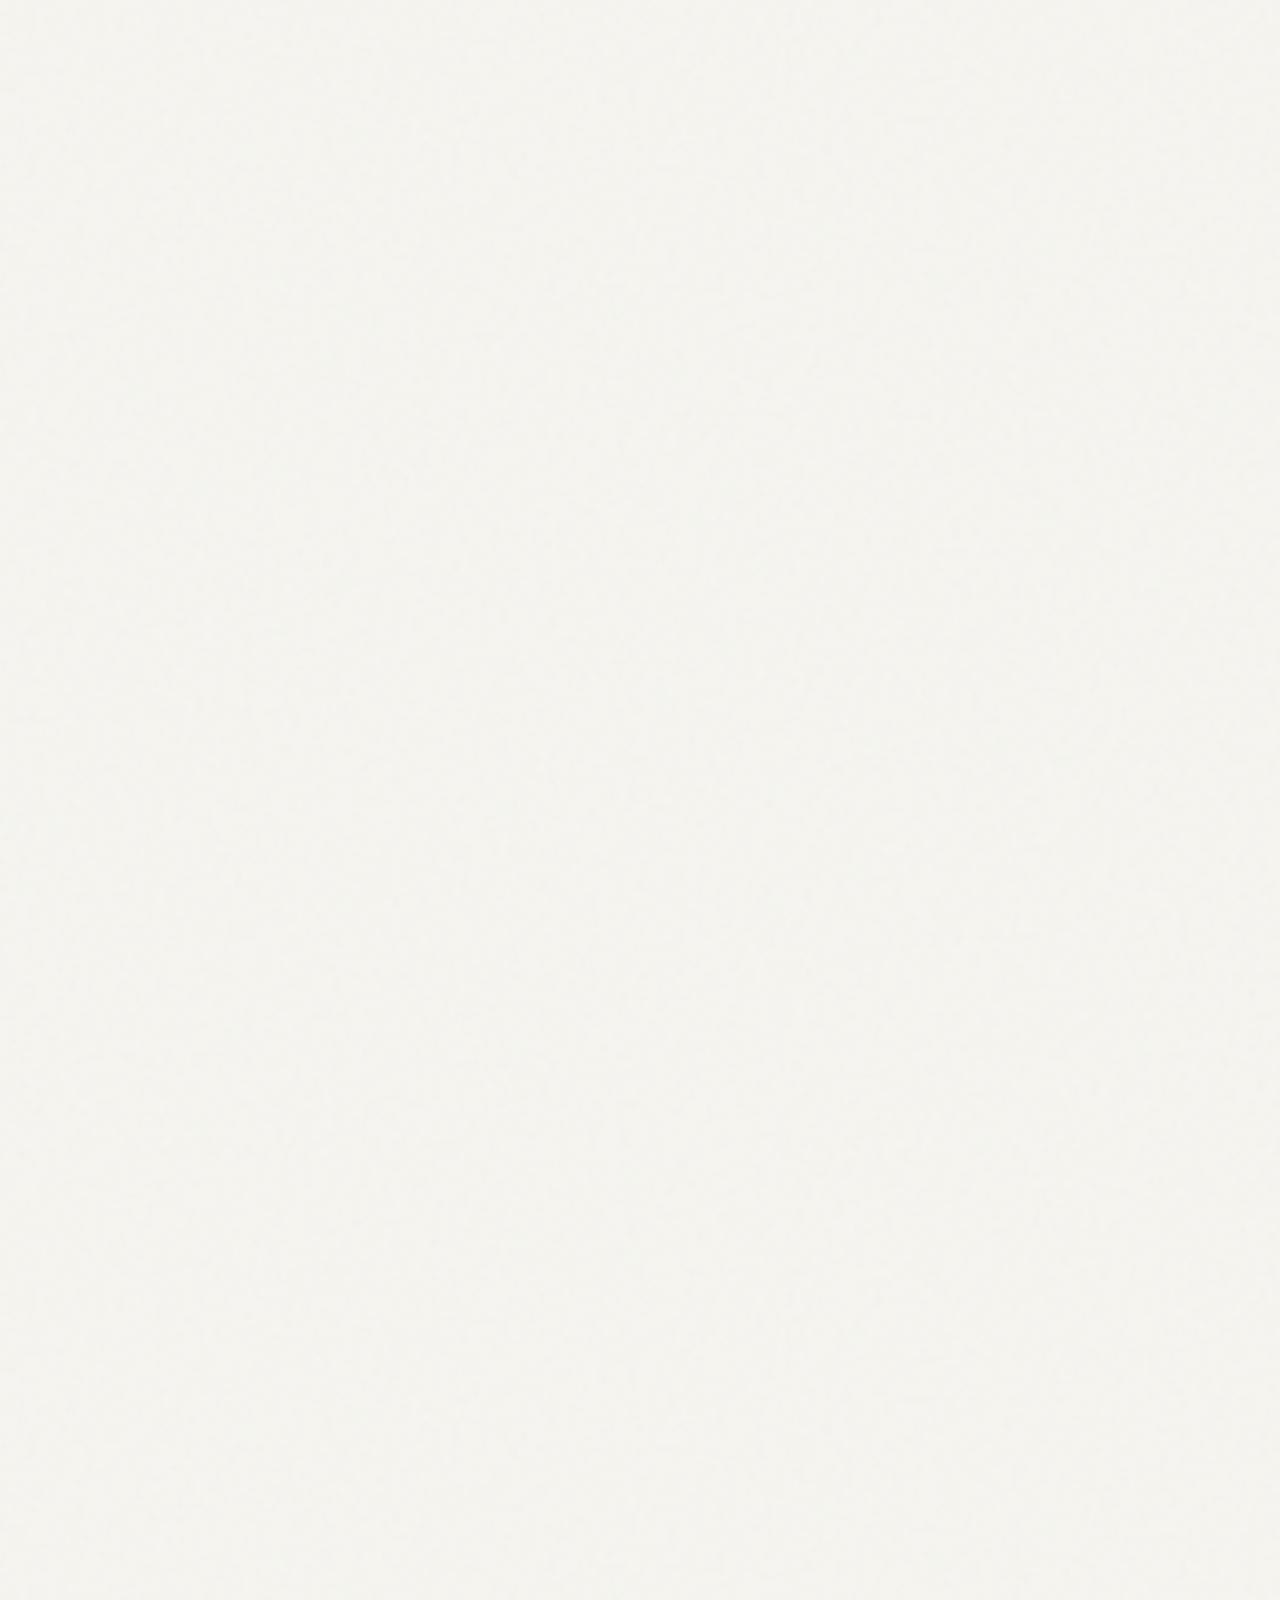
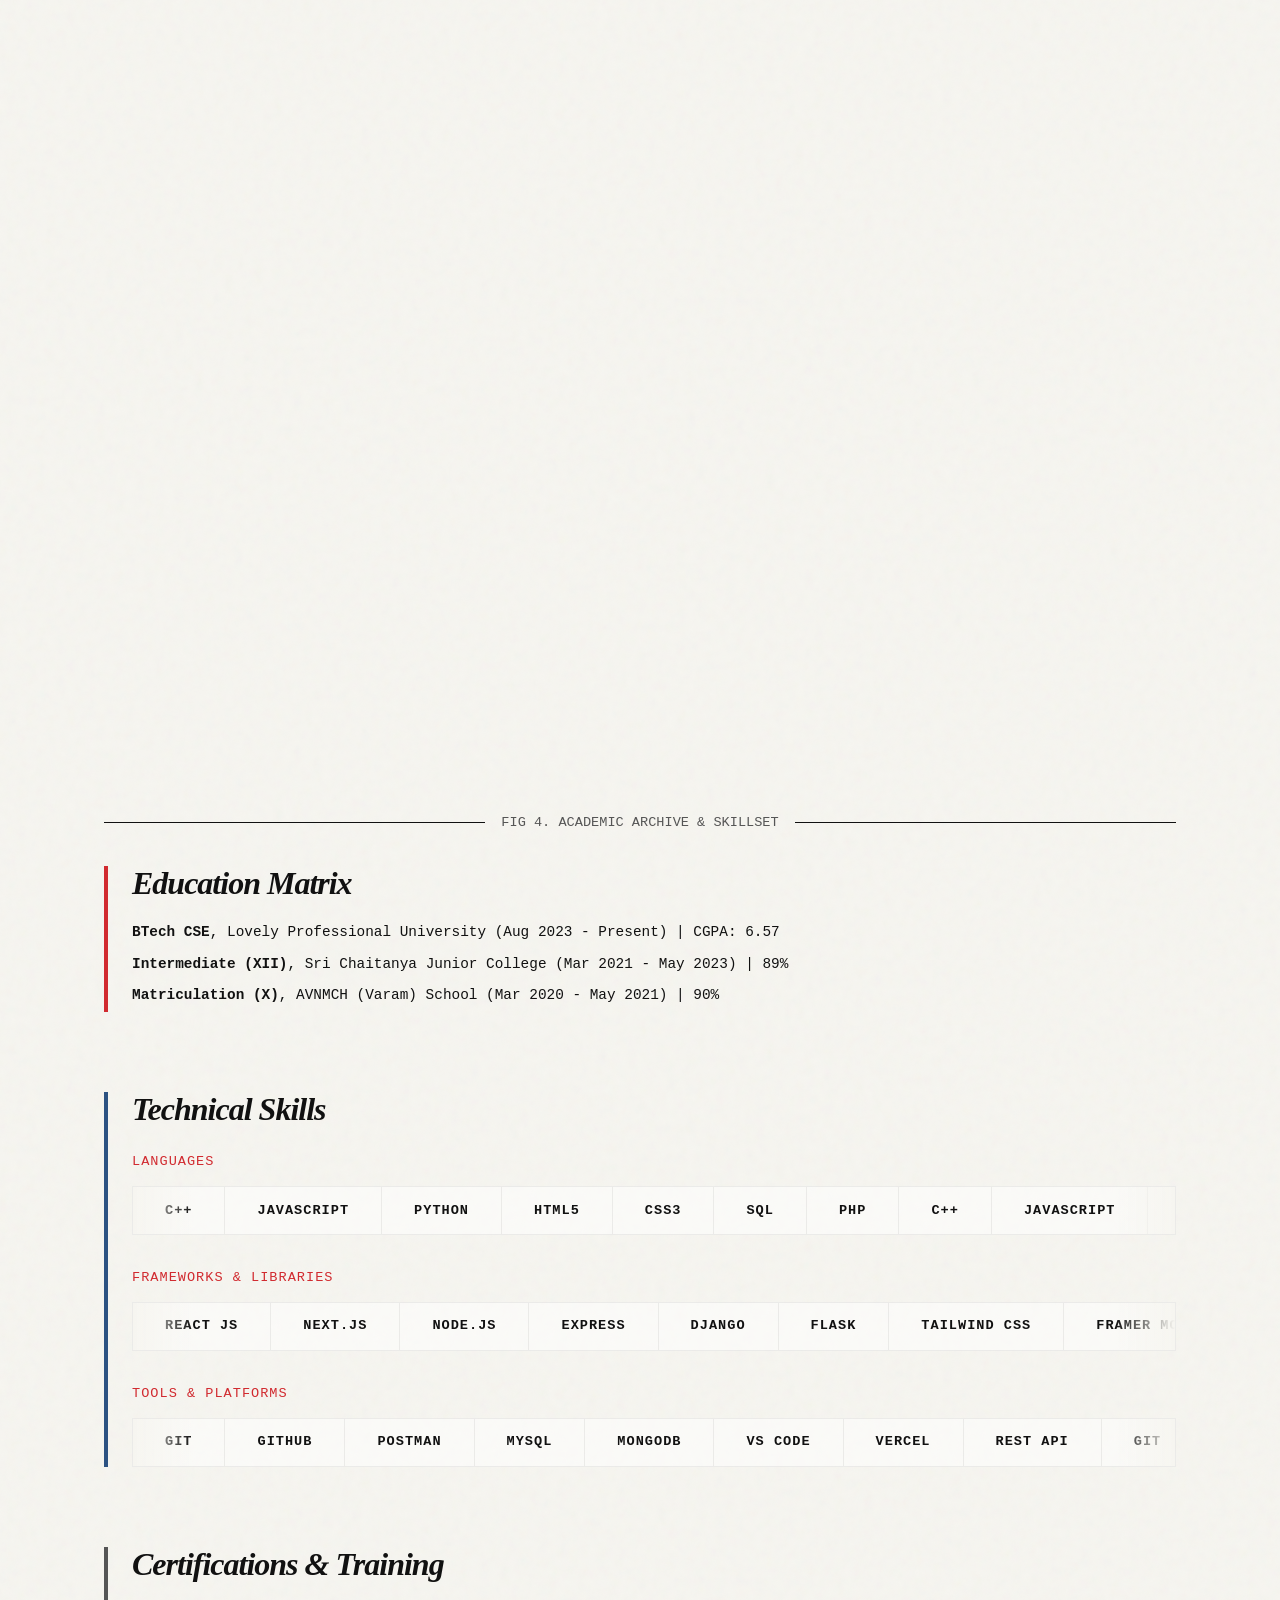
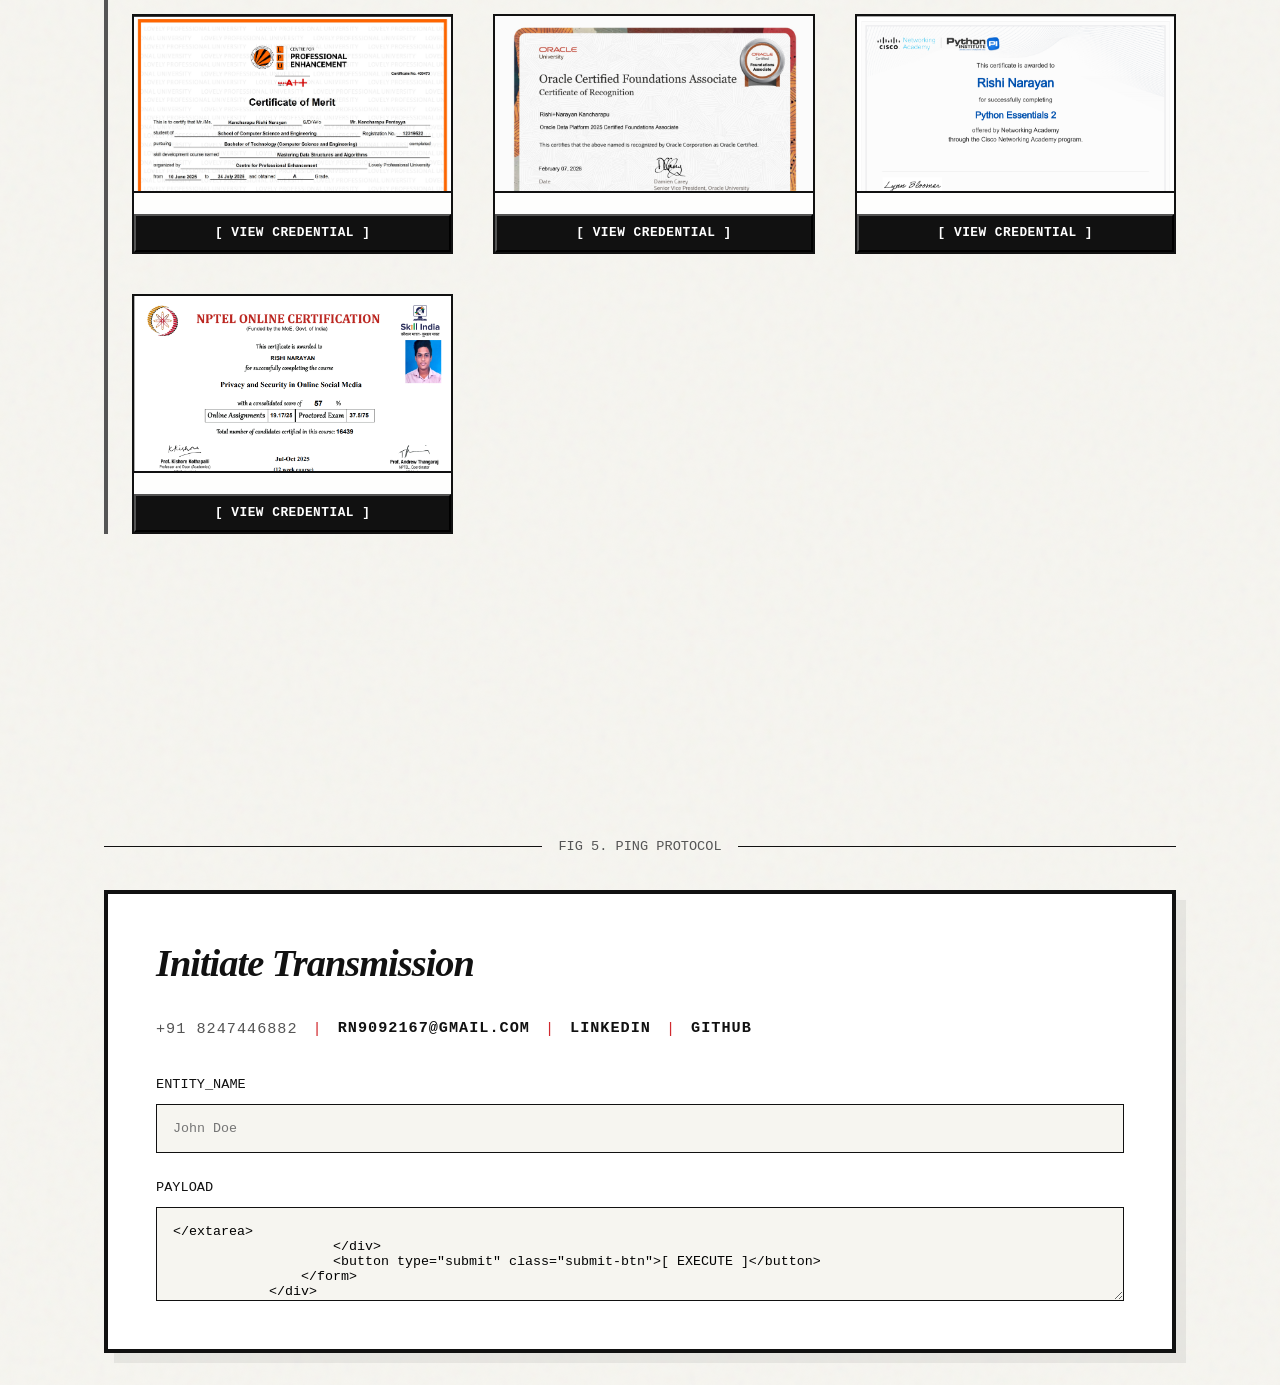
==== commit e7b6a919: "fix: correct typo in textarea closing tag in index.html" ====
--- a/index.html
+++ b/index.html
@@ -492,7 +492,7 @@
                     </div>
                     <div class="form-group">
                         <label for="message">PAYLOAD</label>
-                        <textarea id="message" rows="4" required="" placeholder="Enter transmission data..."></textarea>
+                        <textarea id="message" rows="4" required="" placeholder="Enter transmission data..."></extarea>
                     </div>
                     <button type="submit" class="submit-btn">[ EXECUTE ]</button>
                 </form>
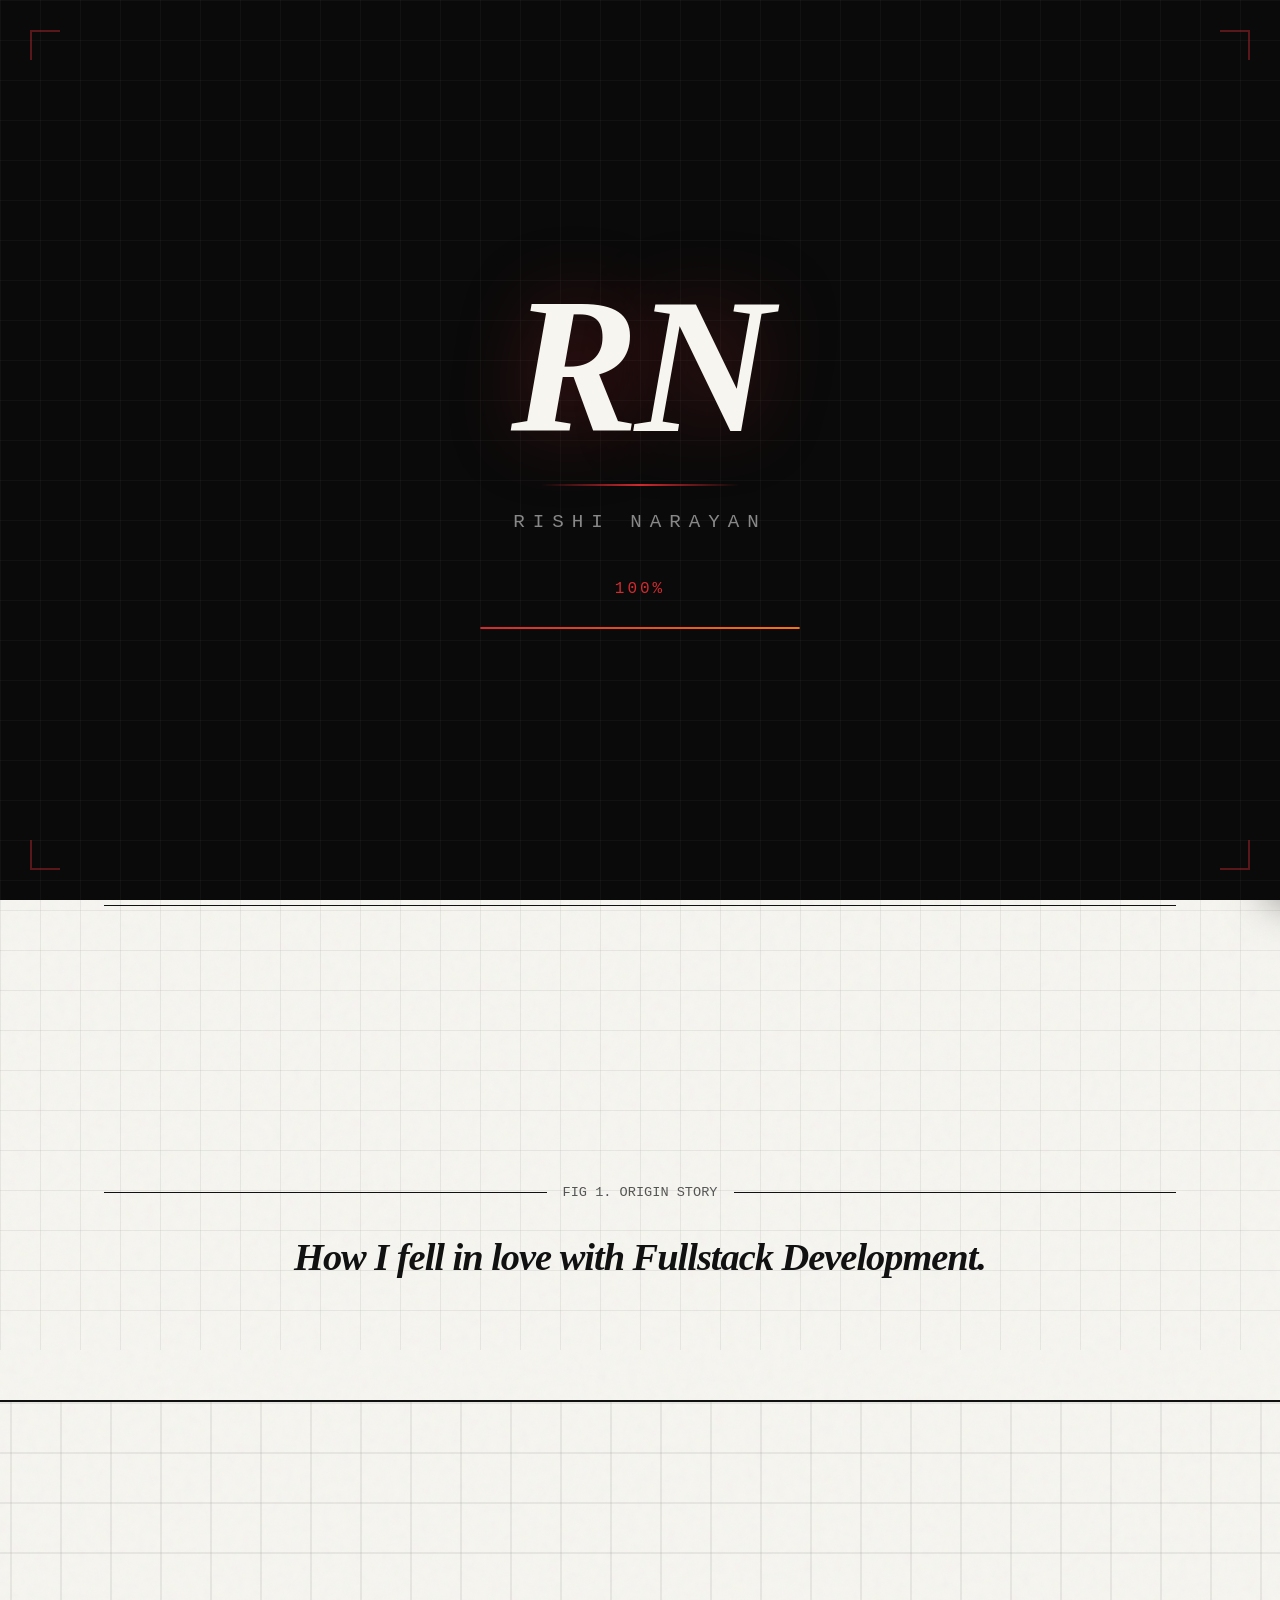
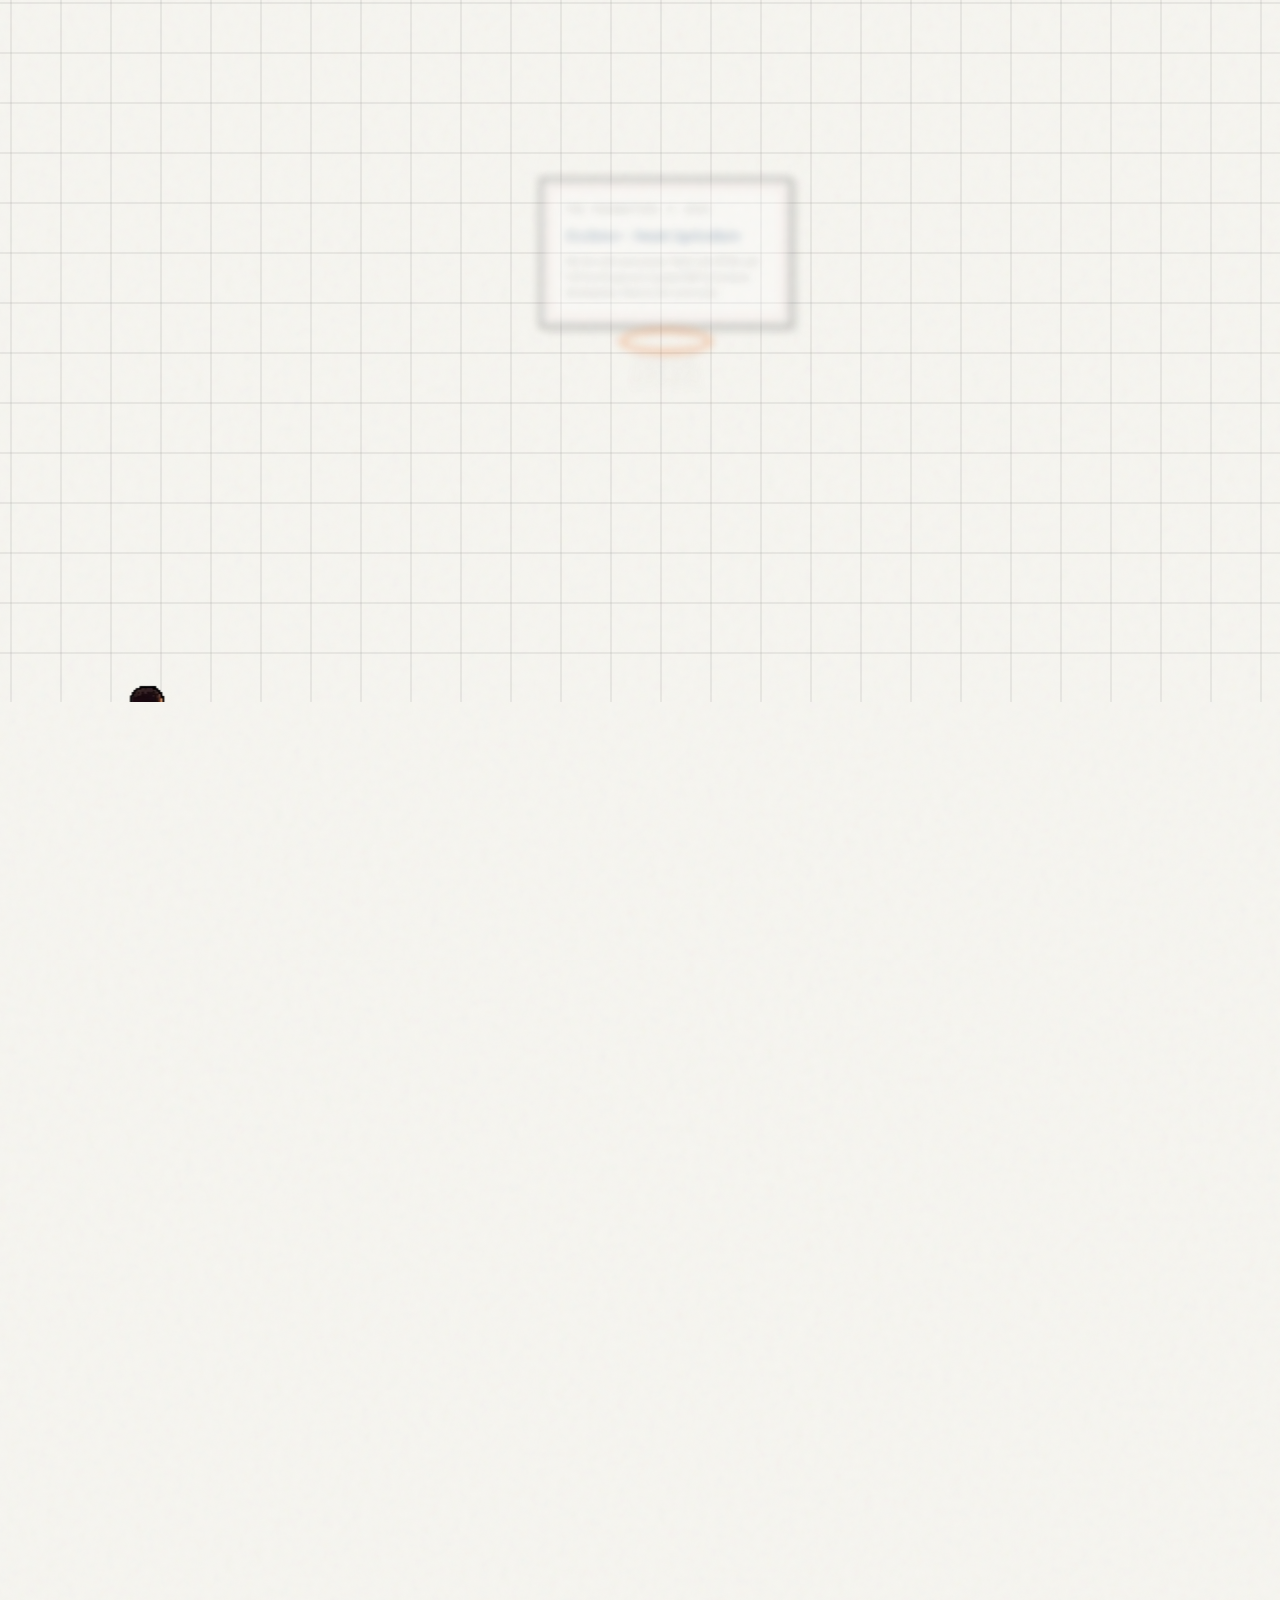
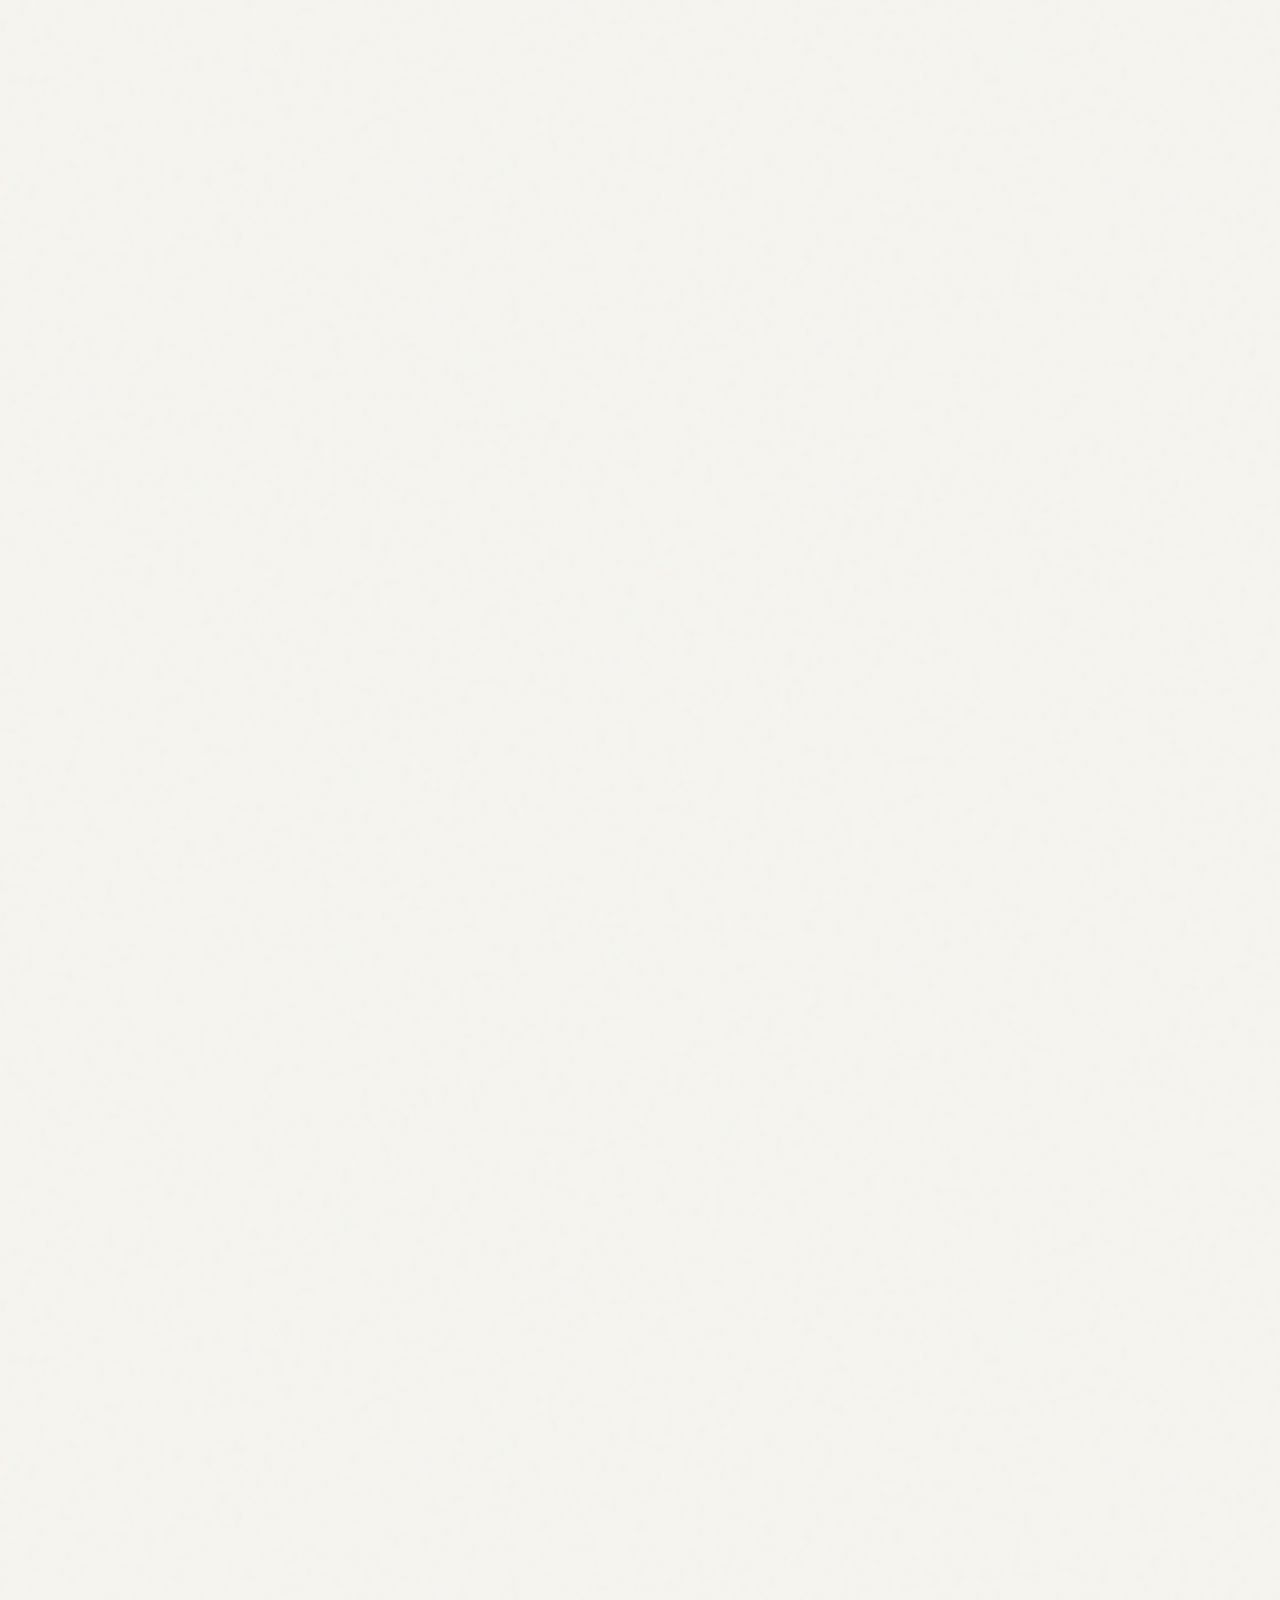
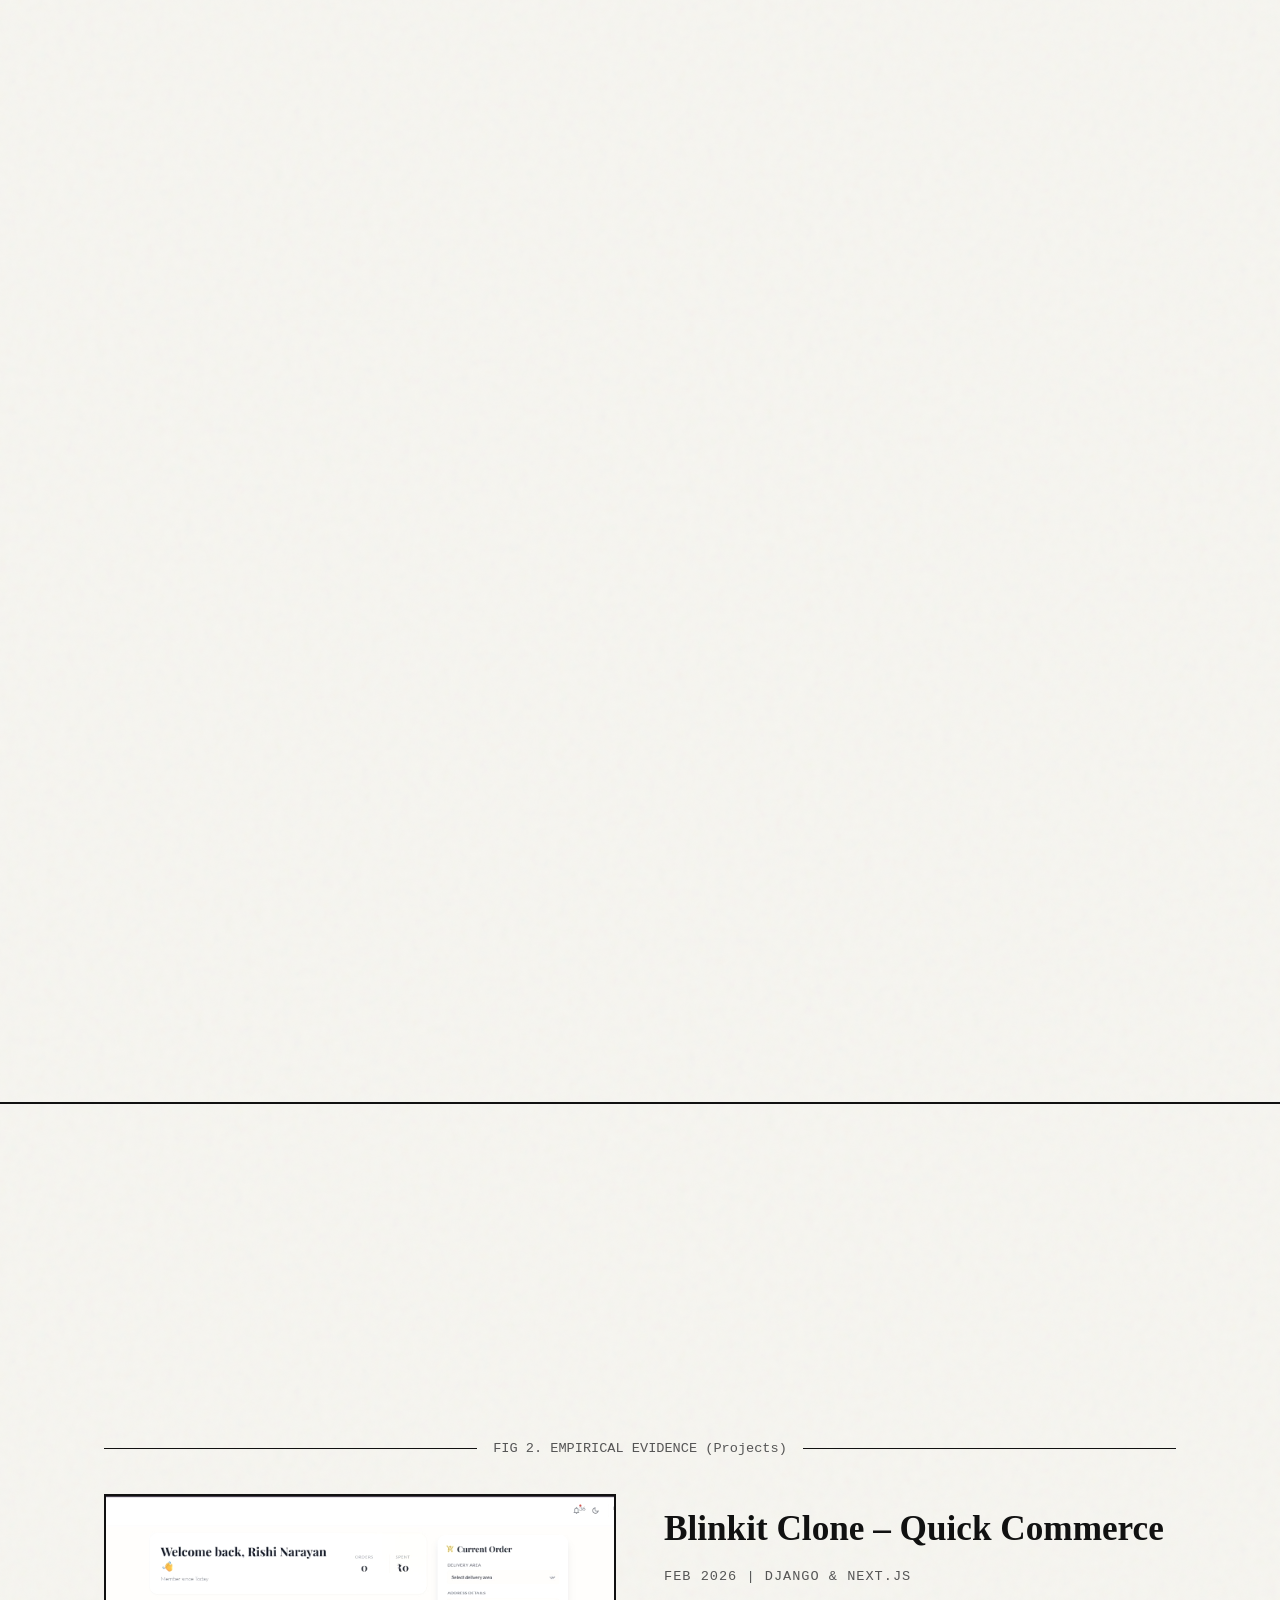
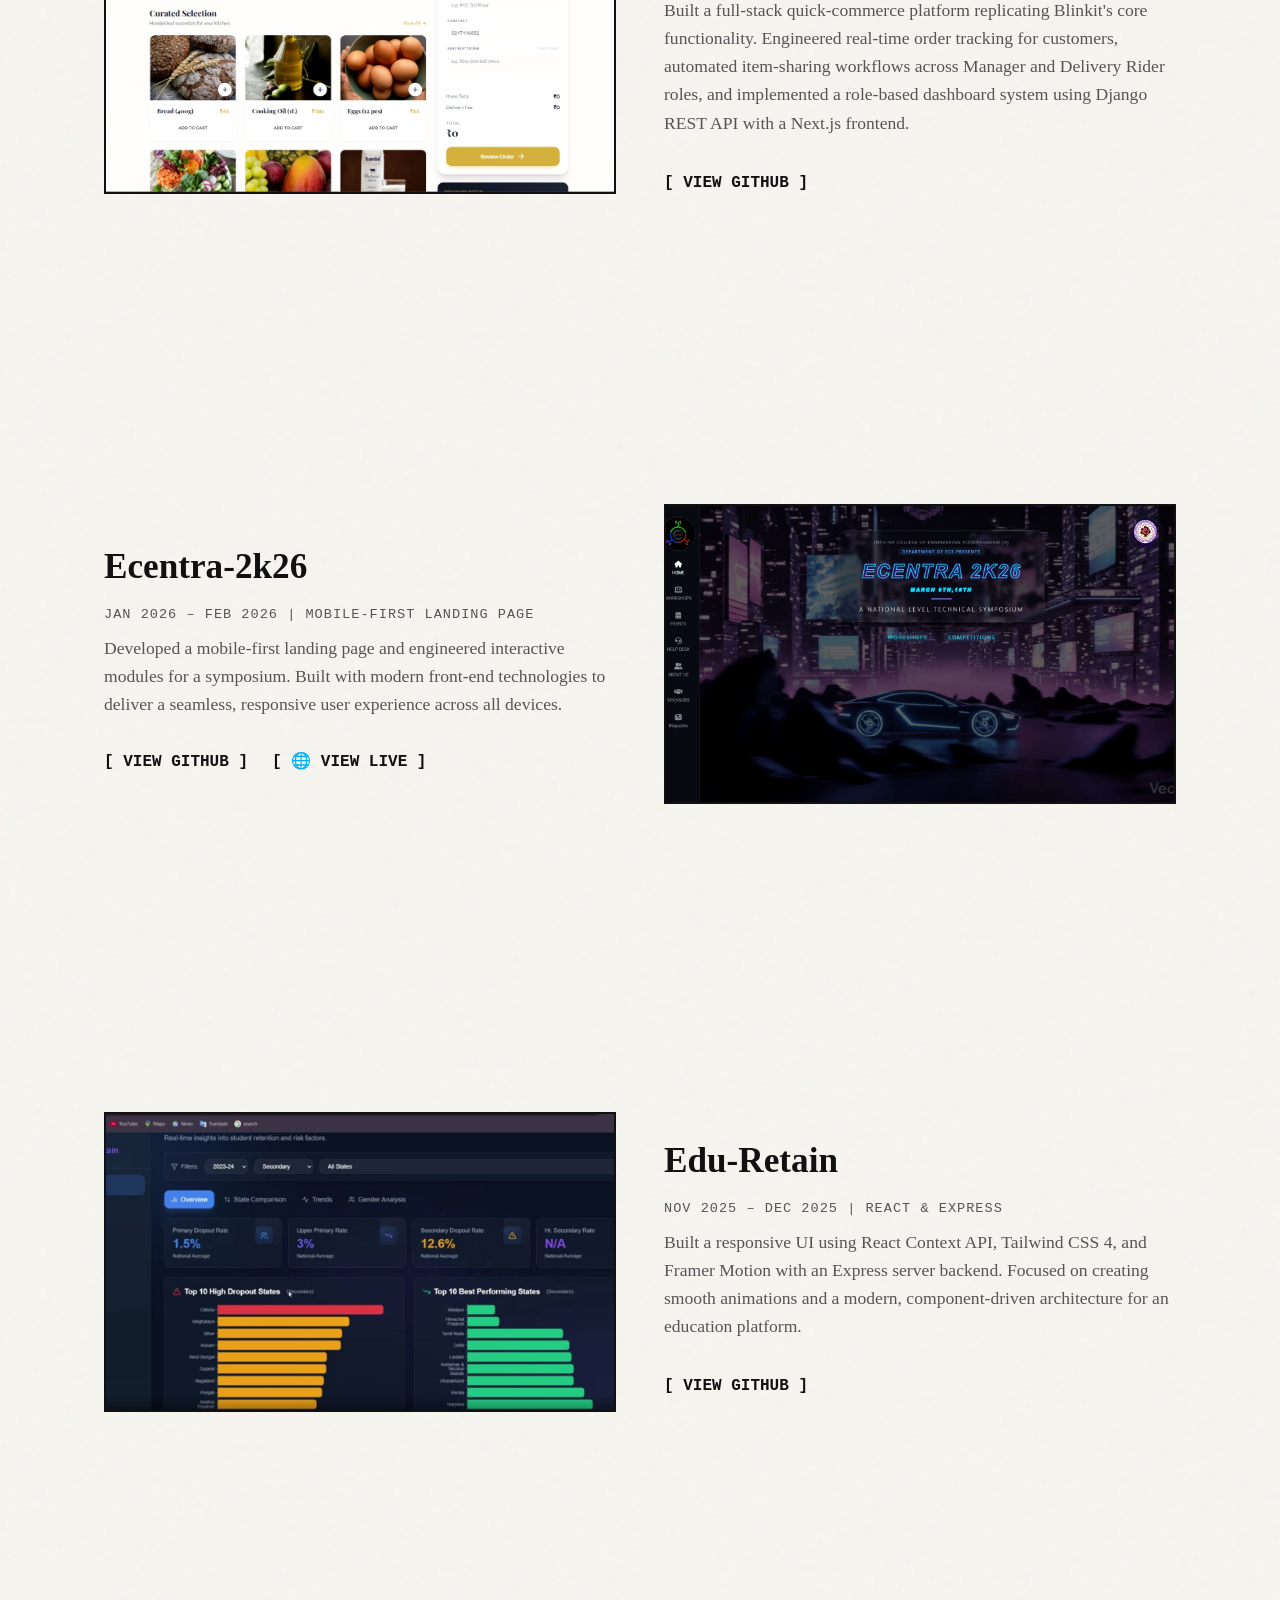
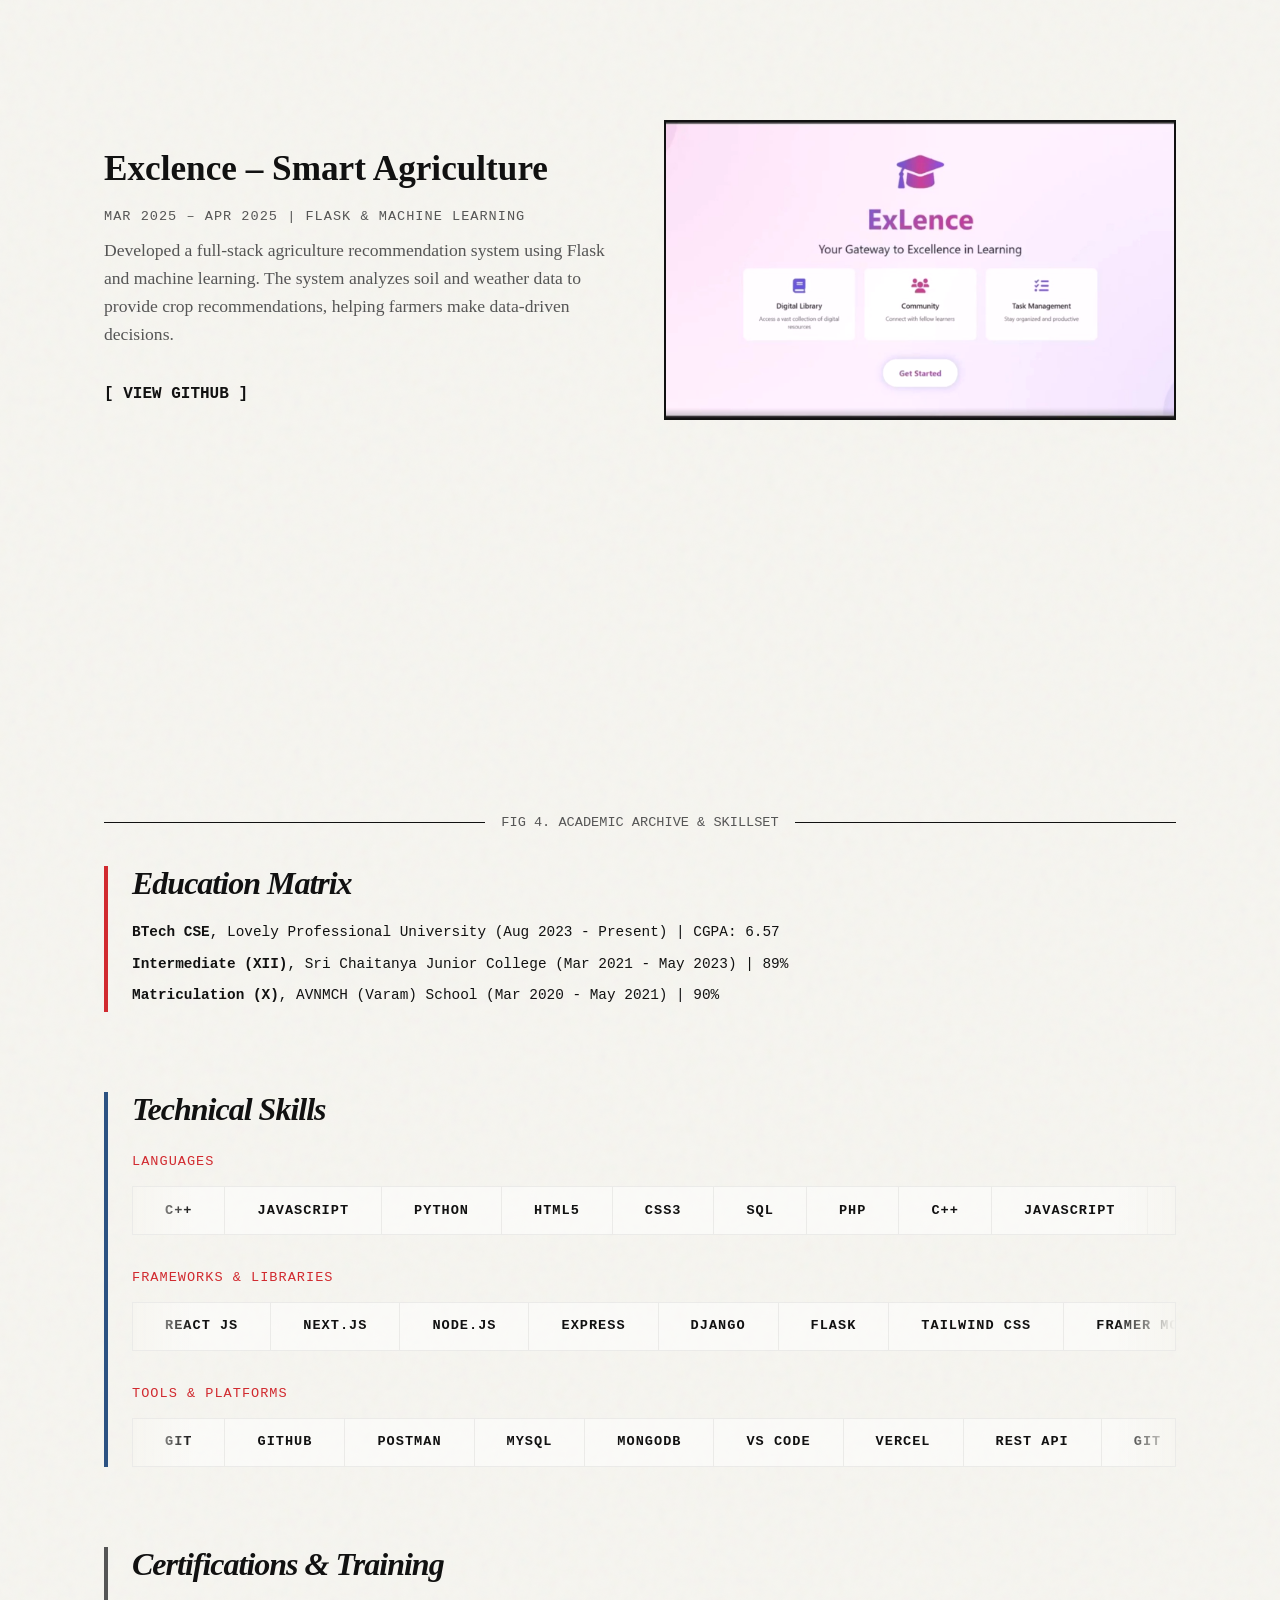
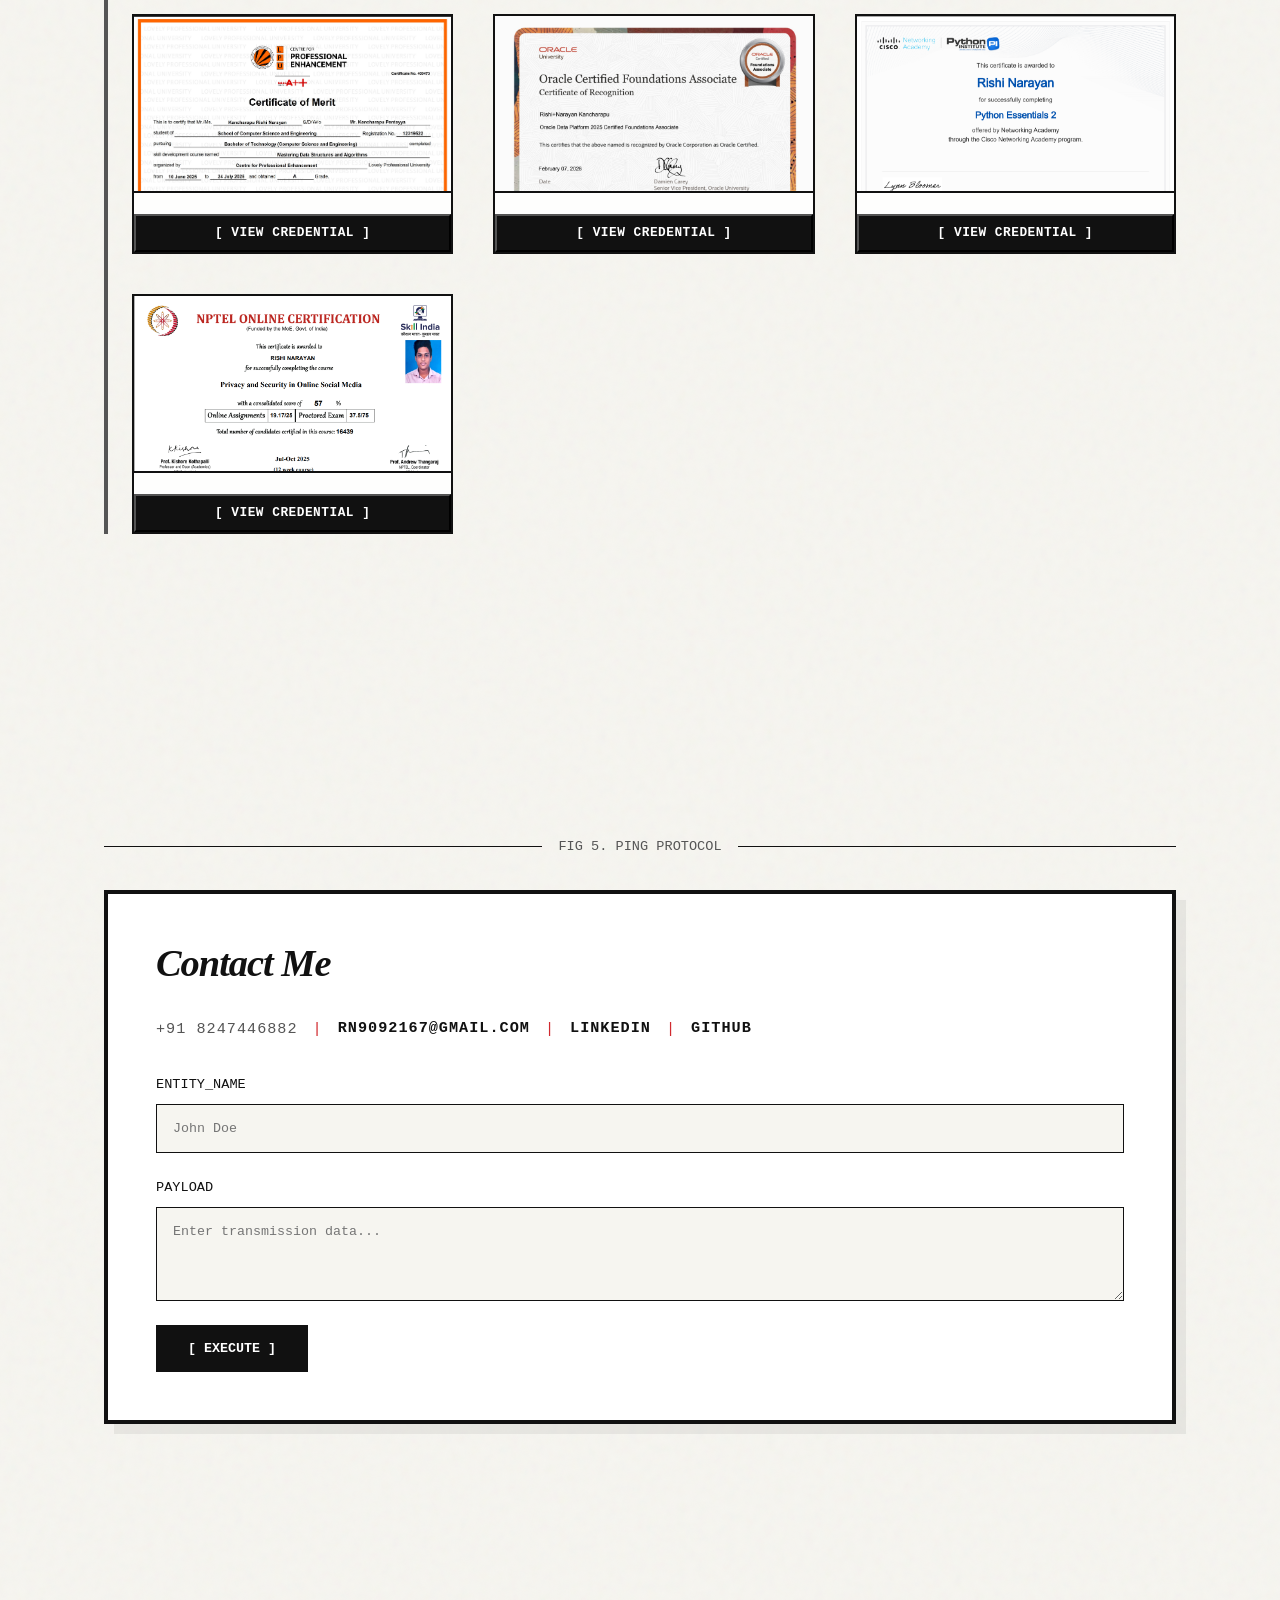
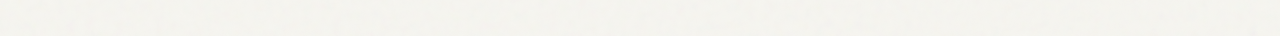
==== commit df33beae: "feat: update contact section title and implement mailto form submission logic" ====
--- a/index.html
+++ b/index.html
@@ -475,7 +475,7 @@
 
         <footer class="contact" id="contact">
             <div class="contact-box">
-                <h2 class="dramatic-title">Initiate Transmission</h2>
+                <h2 class="dramatic-title">Contact Me</h2>
                 <div class="mono-label" style="display:flex; gap: 15px; flex-wrap: wrap; align-items: center; margin-bottom: 2rem; font-size: 0.95rem;">
                     <span>+91 8247446882</span>
                     <span style="color: var(--data-red);">|</span>
@@ -485,14 +485,14 @@
                     <span style="color: var(--data-red);">|</span>
                     <a href="https://github.com/RishiNarayan1" class="view-link" target="_blank">GitHub</a>
                 </div>
-                <form class="data-form">
+                <form class="data-form" onsubmit="event.preventDefault(); window.location.href='mailto:rn9092167@gmail.com?subject=Portfolio Contact request from ' + encodeURIComponent(document.getElementById('name').value) + '&body=' + encodeURIComponent(document.getElementById('message').value); ">
                     <div class="form-group">
                         <label for="name">ENTITY_NAME</label>
                         <input type="text" id="name" required="" placeholder="John Doe" />
                     </div>
                     <div class="form-group">
                         <label for="message">PAYLOAD</label>
-                        <textarea id="message" rows="4" required="" placeholder="Enter transmission data..."></extarea>
+                        <textarea id="message" rows="4" required="" placeholder="Enter transmission data..."></textarea>
                     </div>
                     <button type="submit" class="submit-btn">[ EXECUTE ]</button>
                 </form>
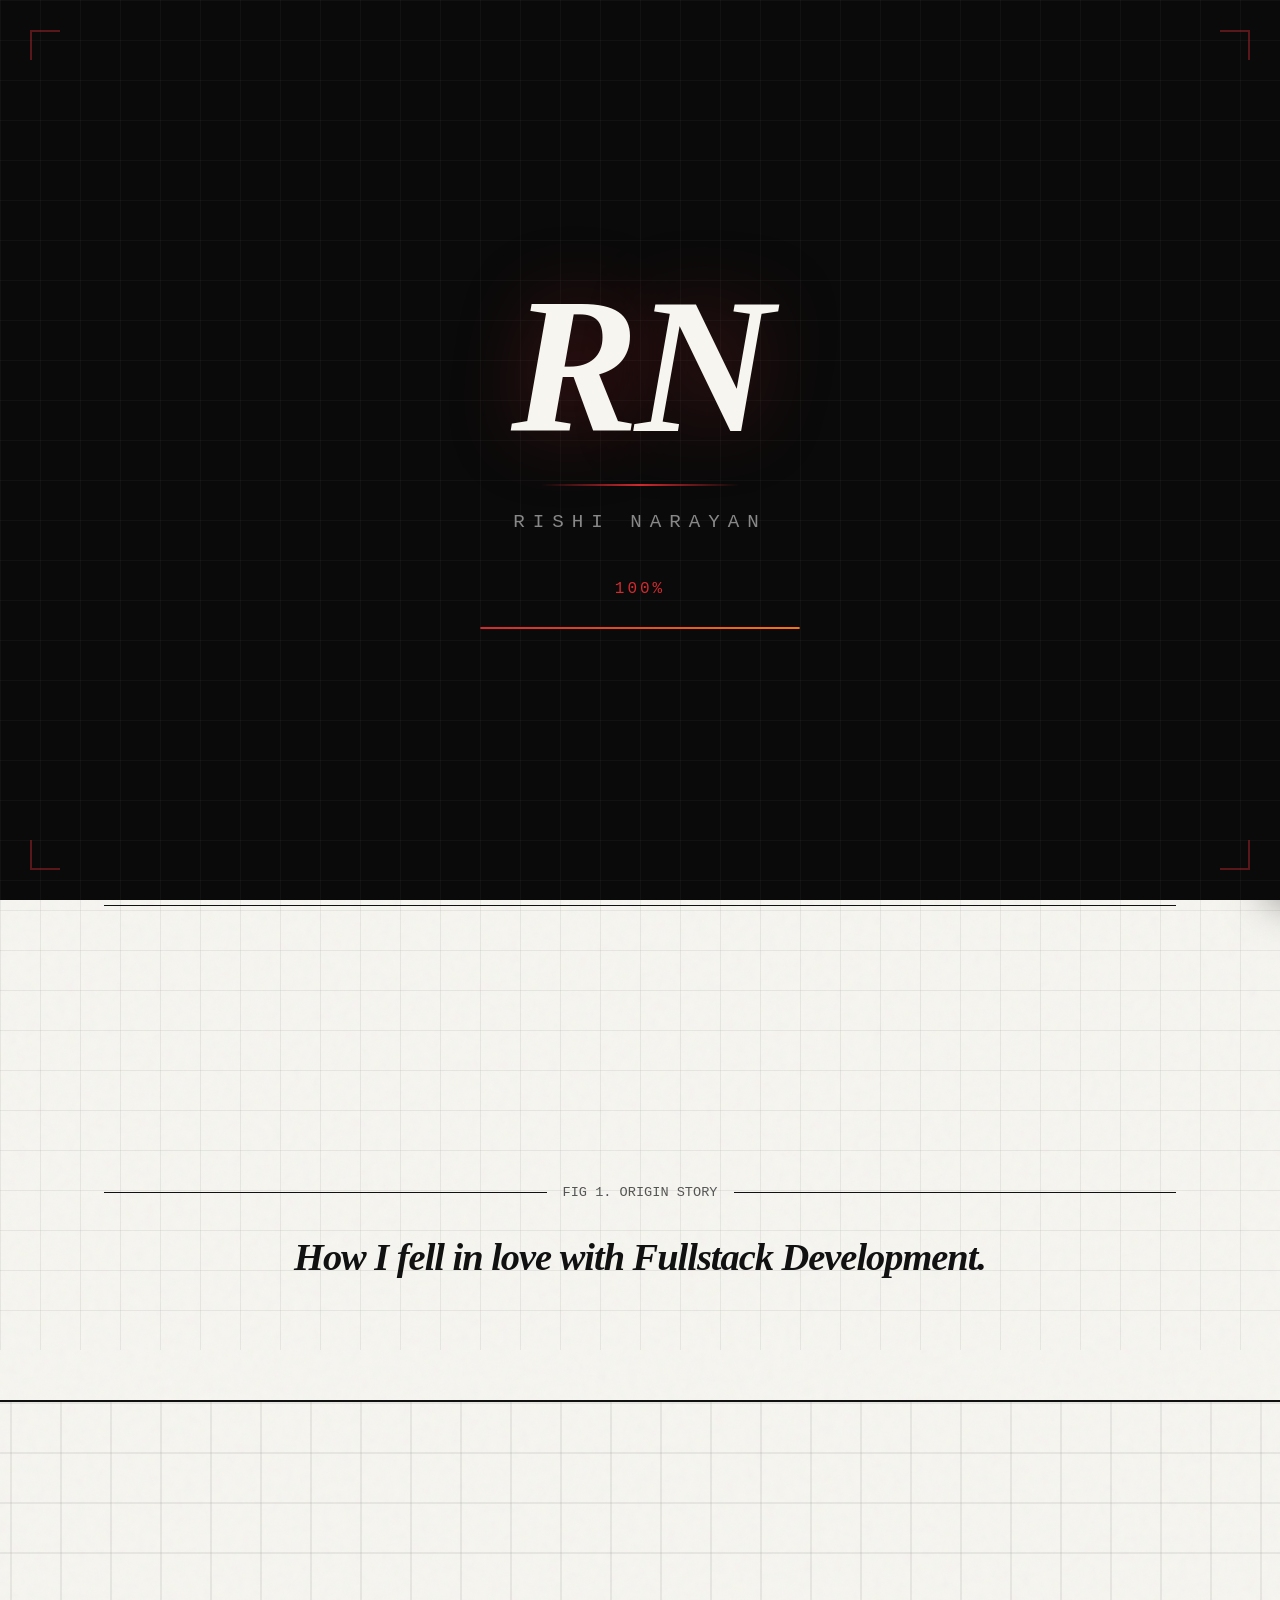
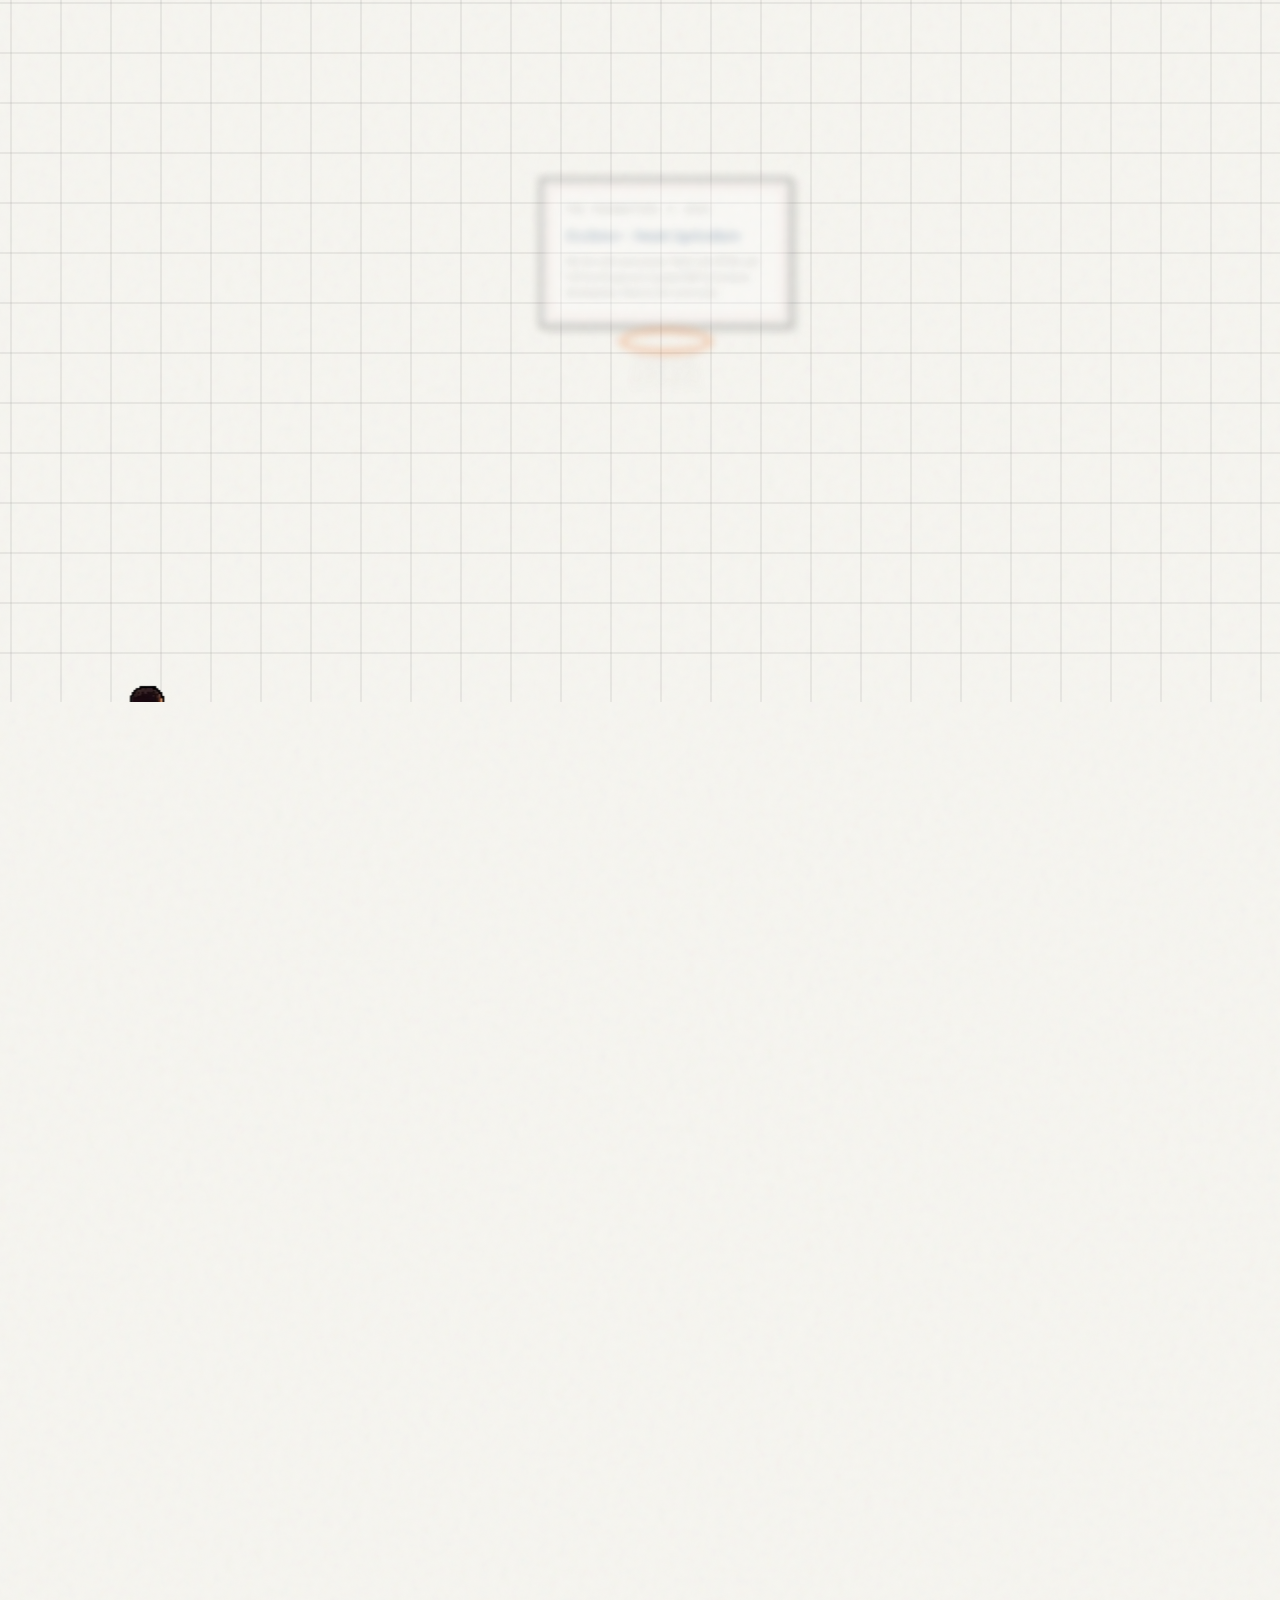
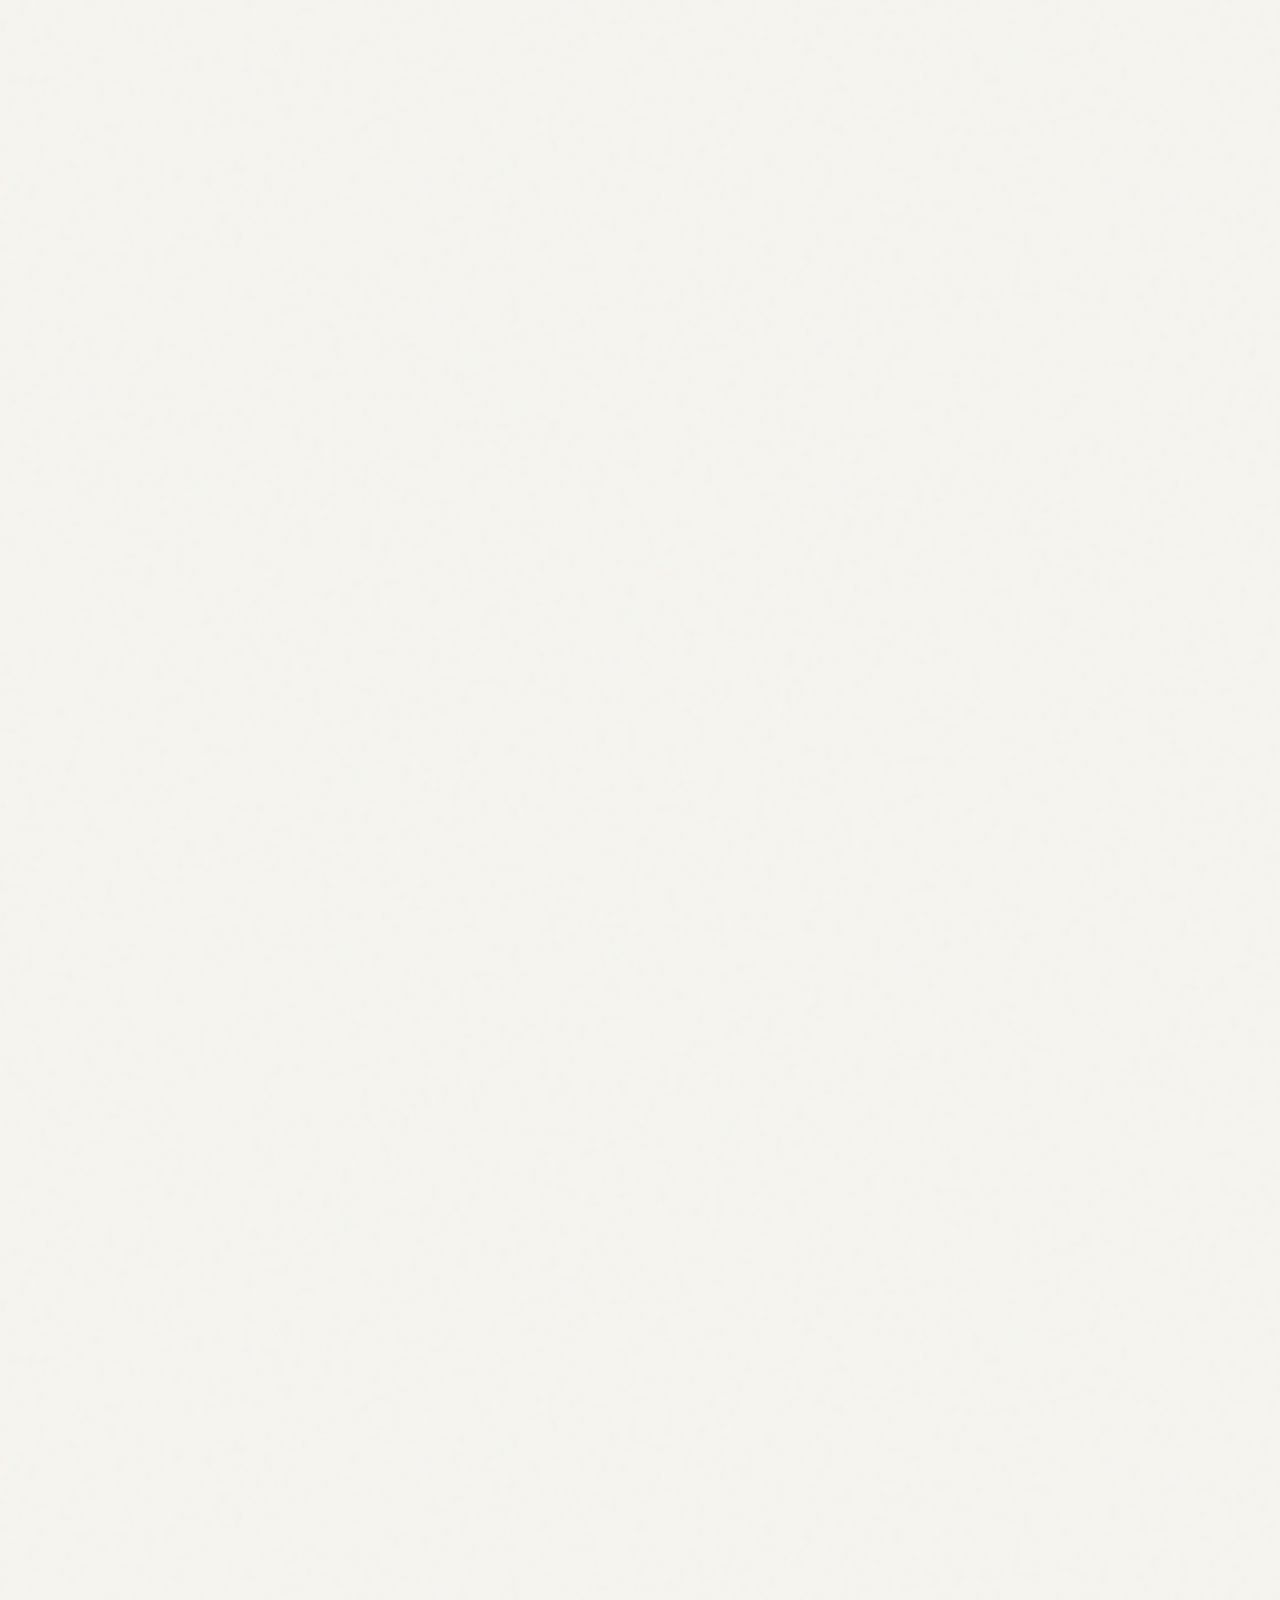
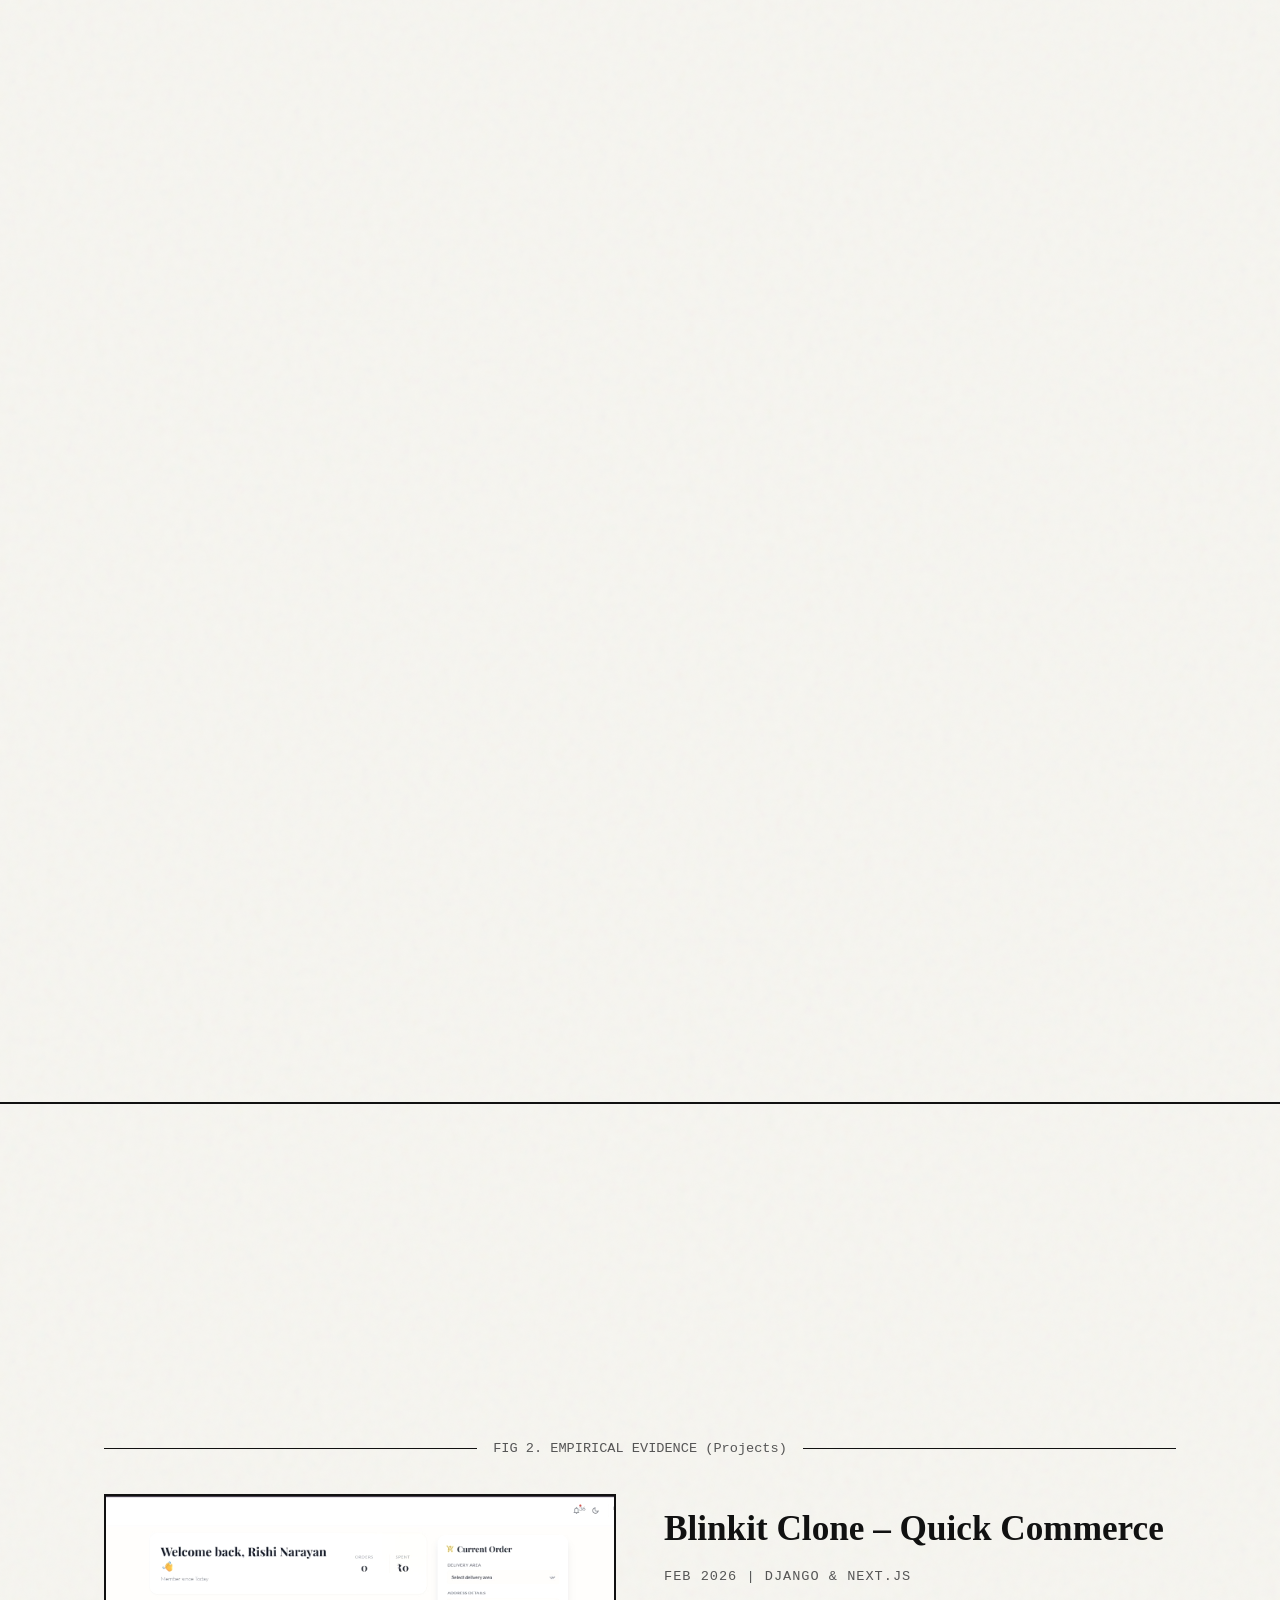
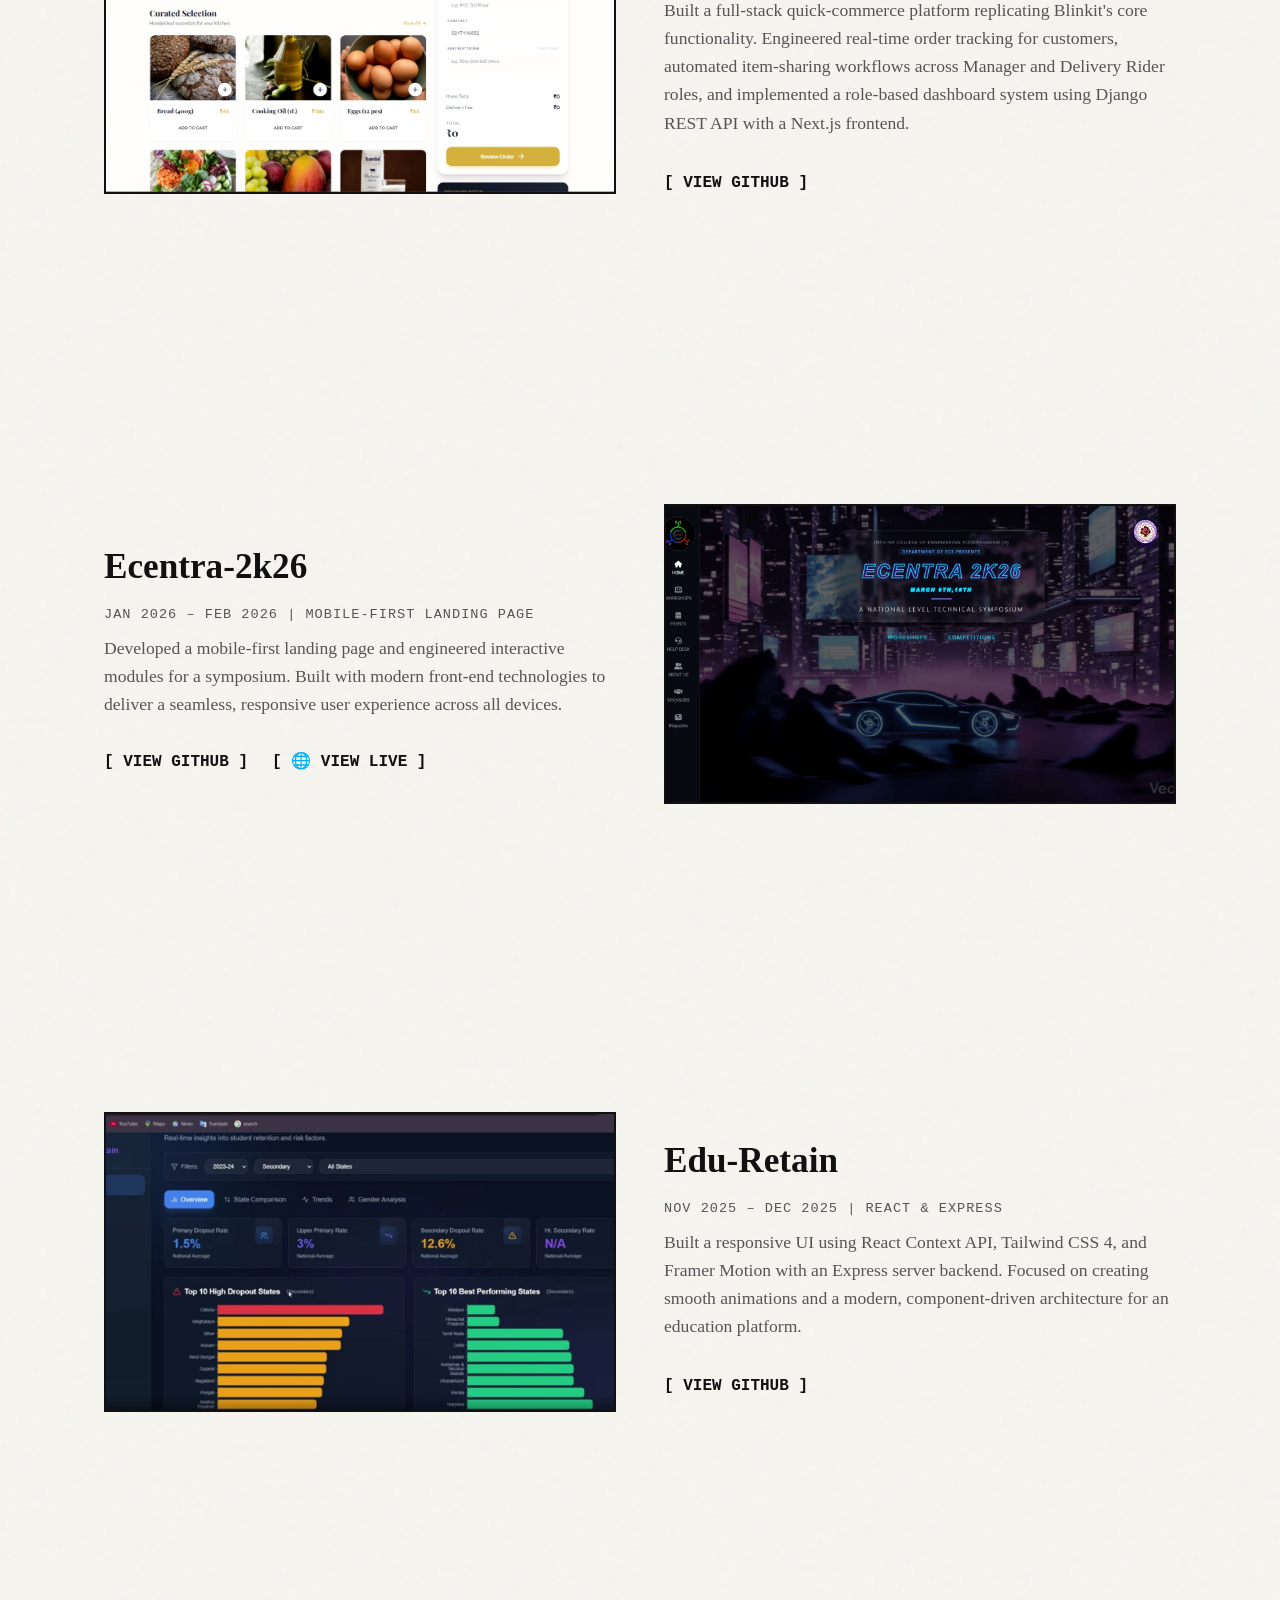
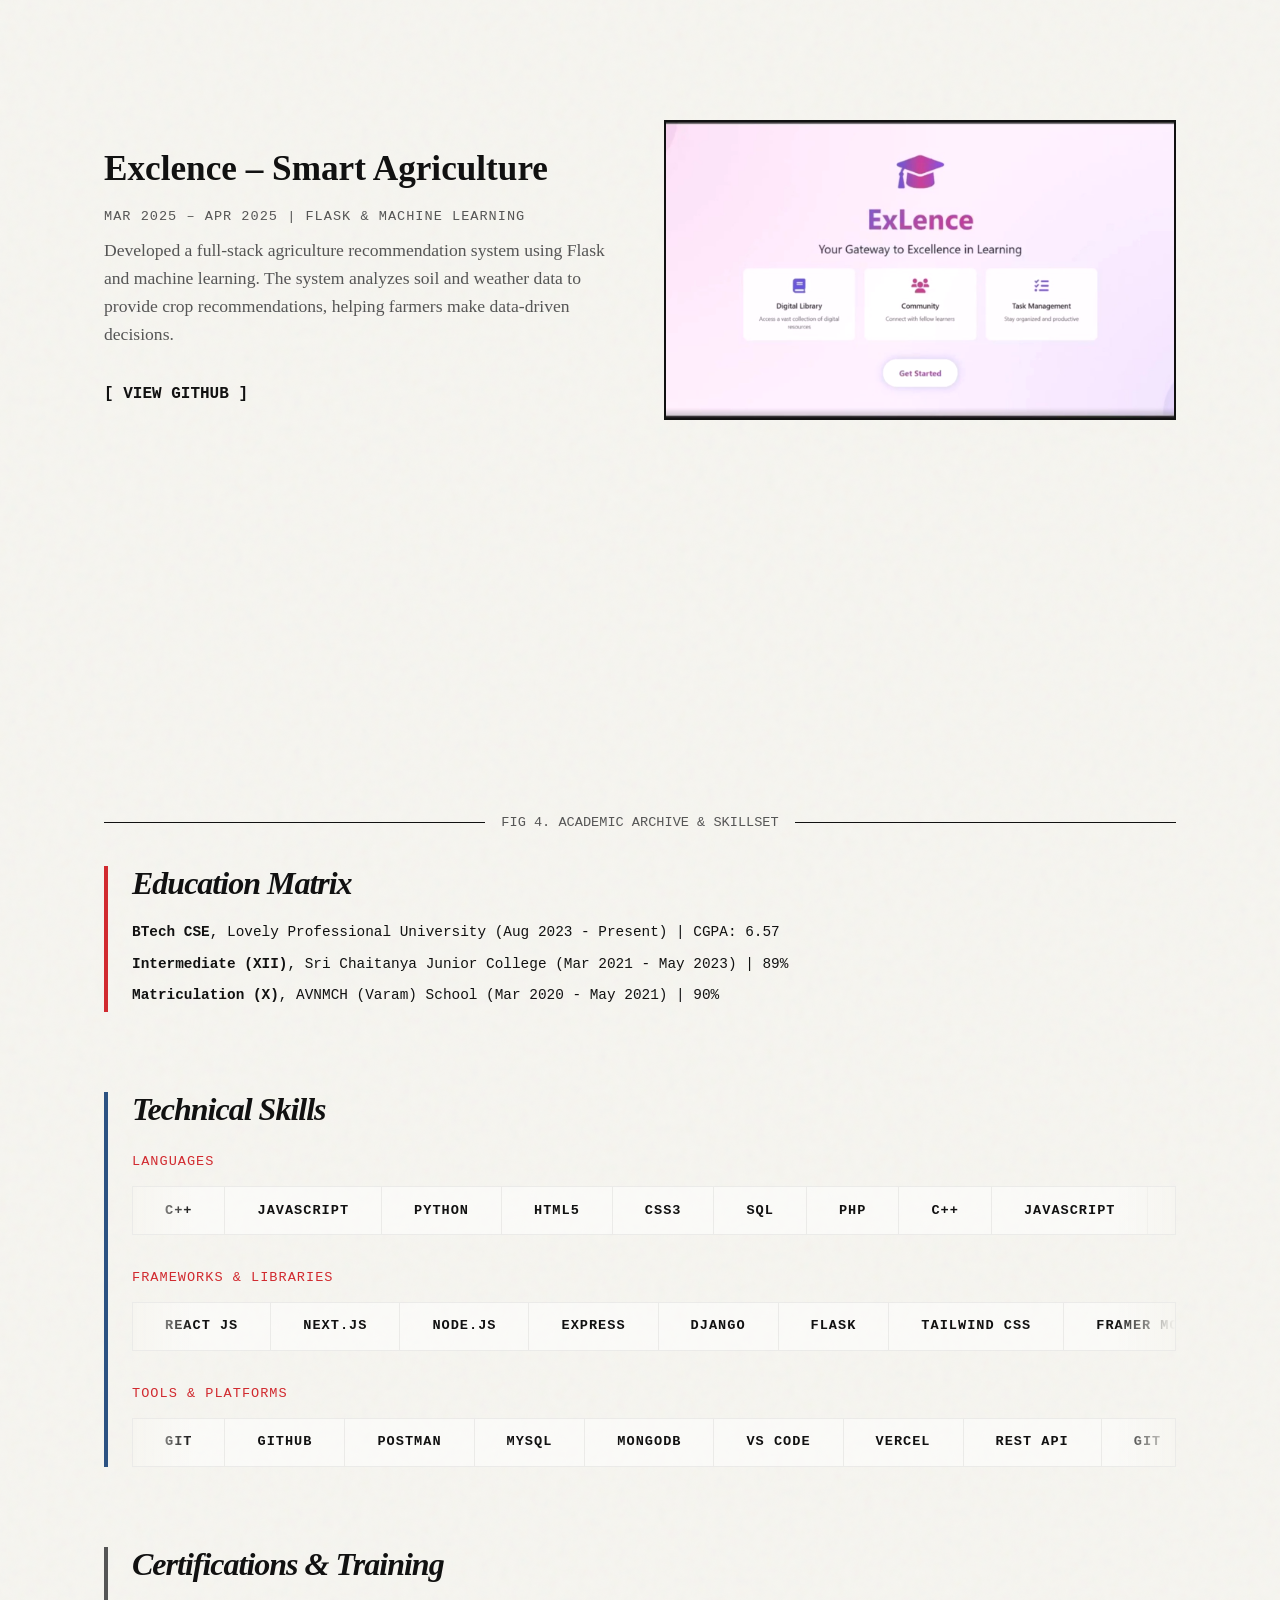
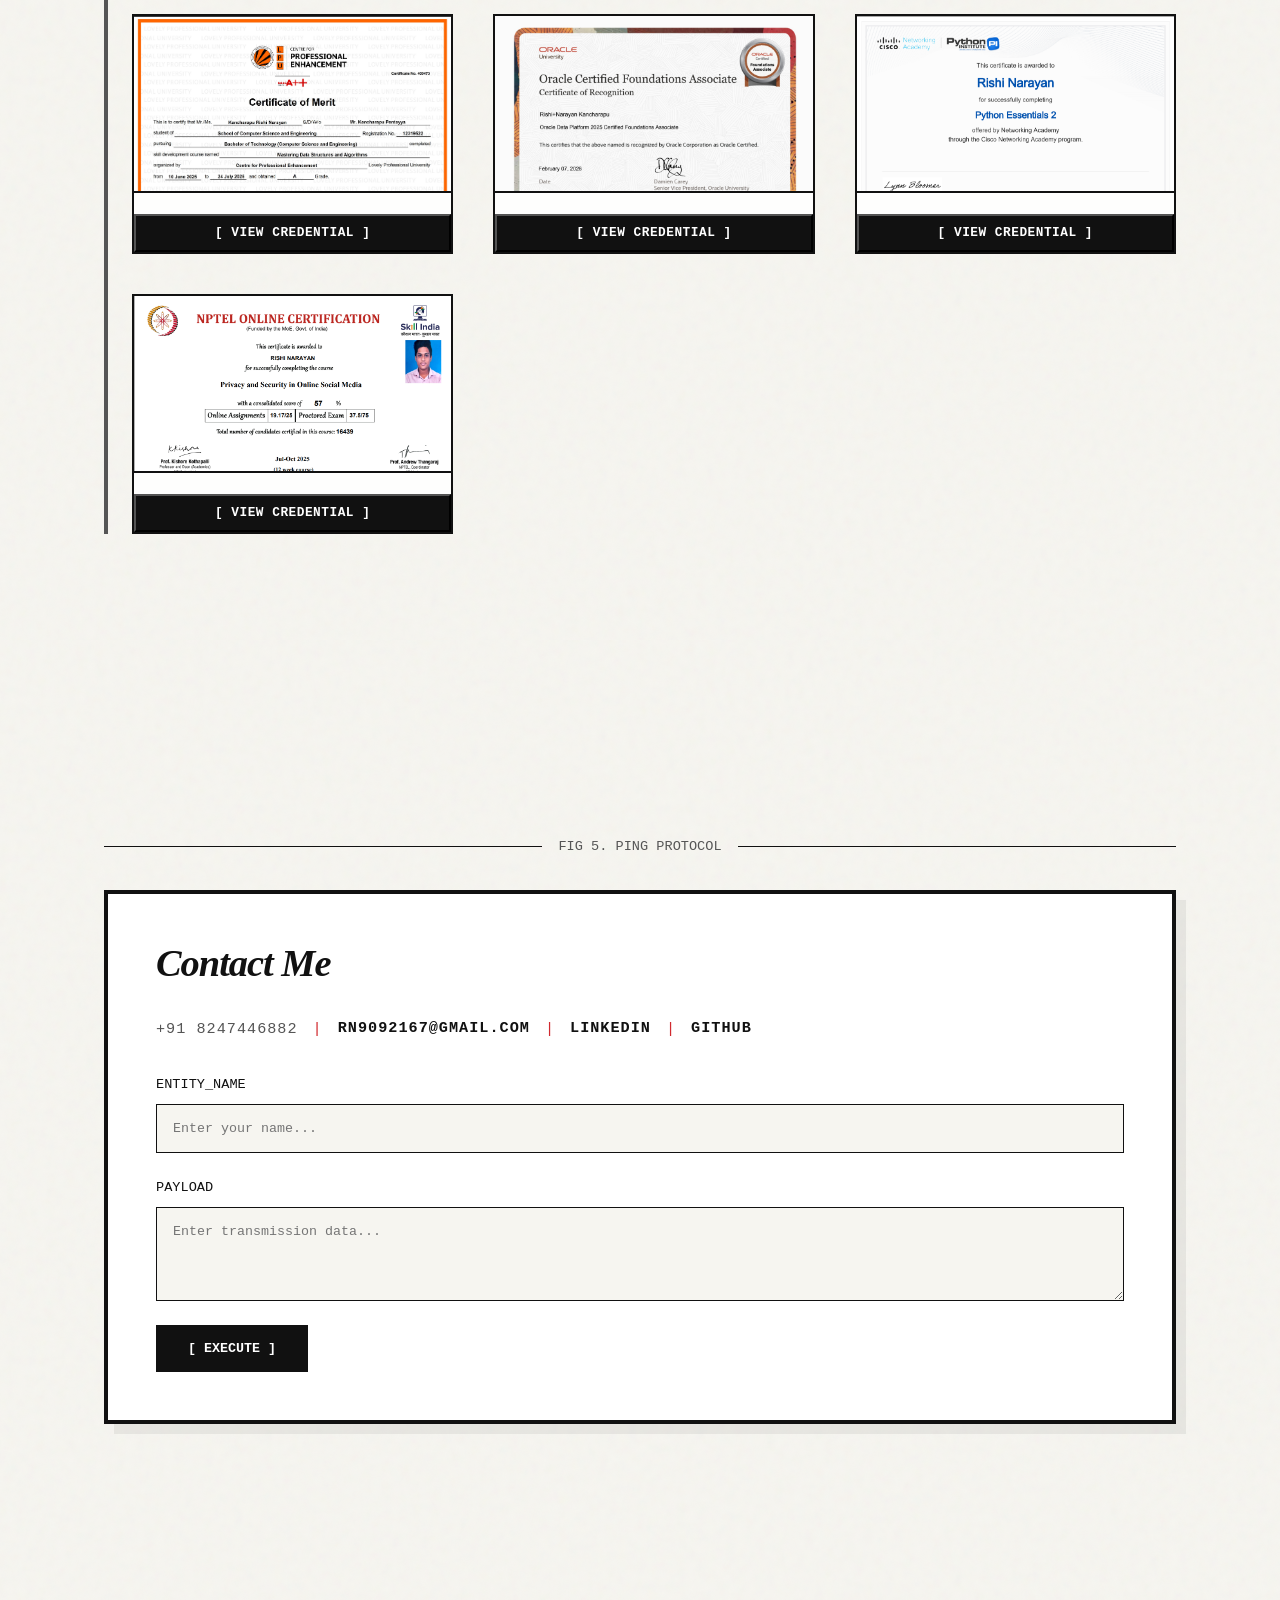
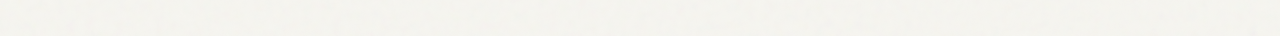
==== commit 4807cd94: "feat: update contact form name input placeholder text" ====
--- a/index.html
+++ b/index.html
@@ -1,5 +1,7 @@
 <!DOCTYPE html>
-<html xmlns="http://www.w3.org/1999/xhtml" lang="en"><head>
+<html xmlns="http://www.w3.org/1999/xhtml" lang="en">
+
+<head>
     <meta charset="UTF-8" />
     <meta name="viewport" content="width=device-width, initial-scale=1.0" />
     <title>Software Engineer Portfolio | Rishi Narayan</title>
@@ -78,19 +80,23 @@
                 </div>
 
                 <div class="abstract-text">
-                    <p><strong>Abstract:</strong> I am a Software Engineer proficient in C++, JavaScript, React JS, and Node.js. My focus
-                        is on Full-Stack Web Development, building responsive UIs, and engineering scalable backend systems.
+                    <p><strong>Abstract:</strong> I am a Software Engineer proficient in C++, JavaScript, React JS, and
+                        Node.js. My focus
+                        is on Full-Stack Web Development, building responsive UIs, and engineering scalable backend
+                        systems.
                         I turn ideas into interactive, user-centric web applications.</p>
                 </div>
                 <br />
                 <div class="mono-label" style="display:flex; gap: 15px; flex-wrap: wrap; align-items: center;">
-                    <a href="mailto:rn9092167@gmail.com" class="view-link">rn9092167@gmail.com</a>
-                    <a href="https://www.linkedin.com/in/rishi-narayan17/" class="view-link" target="_blank">LinkedIn</a>
+                    <a href="https://mail.google.com/mail/u/0/?fs=1&to=rn9092167@gmail.com&tf=cm"
+                        class="view-link">rn9092167@gmail.com</a>
+                    <a href="https://www.linkedin.com/in/rishi-narayan17/" class="view-link"
+                        target="_blank">LinkedIn</a>
                     <a href="https://github.com/RishiNarayan1" class="view-link" target="_blank">GitHub</a>
                     <a href="Rishi cv.docx" class="resume-btn" download="">[ ↓ DOWNLOAD RESUME ]</a>
                 </div>
             </div>
-            
+
             <div class="hero-image-wrapper">
                 <img src="my profile.jpeg" alt="Rishi Narayan" class="hero-image" />
             </div>
@@ -105,7 +111,8 @@
             <div class="section-label">FIG 1. ORIGIN STORY</div>
             <div class="line"></div>
         </section>
-        <h2 class="dramatic-title" style="text-align: center; margin-bottom: 0;">How I fell in love with Fullstack Development.</h2>
+        <h2 class="dramatic-title" style="text-align: center; margin-bottom: 0;">How I fell in love with Fullstack
+            Development.</h2>
     </main>
 
     <div class="dead-space" style="height: 10vh;"></div>
@@ -124,10 +131,14 @@
 
             <!-- Stop-motion jumpshot figure -->
             <div class="jumpshot-figure" id="jumpshot">
-                <img class="jump-frame active" src="Rishiportfolio-orpin.vercel.app/jumpshotpt1-removebg-preview.png" alt="Jump 1" data-frame="0" />
-                <img class="jump-frame" src="Rishiportfolio-orpin.vercel.app/jumpshotpt2-removebg-preview.png" alt="Jump 2" data-frame="1" />
-                <img class="jump-frame" src="Rishiportfolio-orpin.vercel.app/jumpshotpt3-removebg-preview.png" alt="Jump 3" data-frame="2" />
-                <img class="jump-frame" src="Rishiportfolio-orpin.vercel.app/jumpshotpt4-removebg-preview.png" alt="Jump 4" data-frame="3" />
+                <img class="jump-frame active" src="Rishiportfolio-orpin.vercel.app/jumpshotpt1-removebg-preview.png"
+                    alt="Jump 1" data-frame="0" />
+                <img class="jump-frame" src="Rishiportfolio-orpin.vercel.app/jumpshotpt2-removebg-preview.png"
+                    alt="Jump 2" data-frame="1" />
+                <img class="jump-frame" src="Rishiportfolio-orpin.vercel.app/jumpshotpt3-removebg-preview.png"
+                    alt="Jump 3" data-frame="2" />
+                <img class="jump-frame" src="Rishiportfolio-orpin.vercel.app/jumpshotpt4-removebg-preview.png"
+                    alt="Jump 4" data-frame="3" />
             </div>
 
             <div class="timeline-3d-container">
@@ -138,21 +149,22 @@
                         <div class="backboard-inner">
                             <p class="mono-label">THE FOUNDATION // 2025</p>
                             <h3>Exclence – Smart Agriculture</h3>
-                            <p>My first full-stack project. Built with HTML and CSS for Frameworl, Learned PHP for backend development. Done by the whole team.</p>
+                            <p>My first full-stack project. Built with HTML and CSS for Frameworl, Learned PHP for
+                                backend development. Done by the whole team.</p>
                         </div>
                     </div>
                     <div class="hoop-pole"></div>
                     <div class="hoop-assembly">
                         <div class="hoop-ring"></div>
                         <svg class="hoop-net" viewBox="0 0 80 40" xmlns="http://www.w3.org/2000/svg">
-                            <line x1="10" y1="0" x2="5" y2="40" stroke="#888" stroke-width="1.2" opacity="0.6"/>
-                            <line x1="23" y1="0" x2="20" y2="40" stroke="#888" stroke-width="1.2" opacity="0.6"/>
-                            <line x1="36" y1="0" x2="35" y2="40" stroke="#888" stroke-width="1.2" opacity="0.6"/>
-                            <line x1="49" y1="0" x2="50" y2="40" stroke="#888" stroke-width="1.2" opacity="0.6"/>
-                            <line x1="62" y1="0" x2="60" y2="40" stroke="#888" stroke-width="1.2" opacity="0.6"/>
-                            <line x1="70" y1="0" x2="75" y2="40" stroke="#888" stroke-width="1.2" opacity="0.6"/>
-                            <line x1="10" y1="12" x2="70" y2="12" stroke="#888" stroke-width="1" opacity="0.4"/>
-                            <line x1="8" y1="26" x2="72" y2="26" stroke="#888" stroke-width="1" opacity="0.3"/>
+                            <line x1="10" y1="0" x2="5" y2="40" stroke="#888" stroke-width="1.2" opacity="0.6" />
+                            <line x1="23" y1="0" x2="20" y2="40" stroke="#888" stroke-width="1.2" opacity="0.6" />
+                            <line x1="36" y1="0" x2="35" y2="40" stroke="#888" stroke-width="1.2" opacity="0.6" />
+                            <line x1="49" y1="0" x2="50" y2="40" stroke="#888" stroke-width="1.2" opacity="0.6" />
+                            <line x1="62" y1="0" x2="60" y2="40" stroke="#888" stroke-width="1.2" opacity="0.6" />
+                            <line x1="70" y1="0" x2="75" y2="40" stroke="#888" stroke-width="1.2" opacity="0.6" />
+                            <line x1="10" y1="12" x2="70" y2="12" stroke="#888" stroke-width="1" opacity="0.4" />
+                            <line x1="8" y1="26" x2="72" y2="26" stroke="#888" stroke-width="1" opacity="0.3" />
                         </svg>
                     </div>
                 </div>
@@ -163,21 +175,23 @@
                         <div class="backboard-inner">
                             <p class="mono-label">THE FRAMEWORK // 2025</p>
                             <h3>Edu-Retain – Education Platform</h3>
-                            <p>Levelled up to React and Express. Built a responsive education platform using React Context API, Tailwind CSS 4, and Framer Motion. Mastered component-driven architecture and smooth frontend animations.</p>
+                            <p>Levelled up to React and Express. Built a responsive education platform using React
+                                Context API, Tailwind CSS 4, and Framer Motion. Mastered component-driven architecture
+                                and smooth frontend animations.</p>
                         </div>
                     </div>
                     <div class="hoop-pole"></div>
                     <div class="hoop-assembly">
                         <div class="hoop-ring"></div>
                         <svg class="hoop-net" viewBox="0 0 80 40" xmlns="http://www.w3.org/2000/svg">
-                            <line x1="10" y1="0" x2="5" y2="40" stroke="#888" stroke-width="1.2" opacity="0.6"/>
-                            <line x1="23" y1="0" x2="20" y2="40" stroke="#888" stroke-width="1.2" opacity="0.6"/>
-                            <line x1="36" y1="0" x2="35" y2="40" stroke="#888" stroke-width="1.2" opacity="0.6"/>
-                            <line x1="49" y1="0" x2="50" y2="40" stroke="#888" stroke-width="1.2" opacity="0.6"/>
-                            <line x1="62" y1="0" x2="60" y2="40" stroke="#888" stroke-width="1.2" opacity="0.6"/>
-                            <line x1="70" y1="0" x2="75" y2="40" stroke="#888" stroke-width="1.2" opacity="0.6"/>
-                            <line x1="10" y1="12" x2="70" y2="12" stroke="#888" stroke-width="1" opacity="0.4"/>
-                            <line x1="8" y1="26" x2="72" y2="26" stroke="#888" stroke-width="1" opacity="0.3"/>
+                            <line x1="10" y1="0" x2="5" y2="40" stroke="#888" stroke-width="1.2" opacity="0.6" />
+                            <line x1="23" y1="0" x2="20" y2="40" stroke="#888" stroke-width="1.2" opacity="0.6" />
+                            <line x1="36" y1="0" x2="35" y2="40" stroke="#888" stroke-width="1.2" opacity="0.6" />
+                            <line x1="49" y1="0" x2="50" y2="40" stroke="#888" stroke-width="1.2" opacity="0.6" />
+                            <line x1="62" y1="0" x2="60" y2="40" stroke="#888" stroke-width="1.2" opacity="0.6" />
+                            <line x1="70" y1="0" x2="75" y2="40" stroke="#888" stroke-width="1.2" opacity="0.6" />
+                            <line x1="10" y1="12" x2="70" y2="12" stroke="#888" stroke-width="1" opacity="0.4" />
+                            <line x1="8" y1="26" x2="72" y2="26" stroke="#888" stroke-width="1" opacity="0.3" />
                         </svg>
                     </div>
                 </div>
@@ -188,21 +202,23 @@
                         <div class="backboard-inner">
                             <p class="mono-label">THE LAUNCH // 2026</p>
                             <h3>Ecentra-2k26 – Symposium</h3>
-                            <p>Engineered a mobile-first landing page with interactive modules for a live symposium. Sharpened responsive design skills and delivered a seamless cross-device experience under a tight deadline.</p>
+                            <p>Engineered a mobile-first landing page with interactive modules for a live symposium.
+                                Sharpened responsive design skills and delivered a seamless cross-device experience
+                                under a tight deadline.</p>
                         </div>
                     </div>
                     <div class="hoop-pole"></div>
                     <div class="hoop-assembly">
                         <div class="hoop-ring"></div>
                         <svg class="hoop-net" viewBox="0 0 80 40" xmlns="http://www.w3.org/2000/svg">
-                            <line x1="10" y1="0" x2="5" y2="40" stroke="#888" stroke-width="1.2" opacity="0.6"/>
-                            <line x1="23" y1="0" x2="20" y2="40" stroke="#888" stroke-width="1.2" opacity="0.6"/>
-                            <line x1="36" y1="0" x2="35" y2="40" stroke="#888" stroke-width="1.2" opacity="0.6"/>
-                            <line x1="49" y1="0" x2="50" y2="40" stroke="#888" stroke-width="1.2" opacity="0.6"/>
-                            <line x1="62" y1="0" x2="60" y2="40" stroke="#888" stroke-width="1.2" opacity="0.6"/>
-                            <line x1="70" y1="0" x2="75" y2="40" stroke="#888" stroke-width="1.2" opacity="0.6"/>
-                            <line x1="10" y1="12" x2="70" y2="12" stroke="#888" stroke-width="1" opacity="0.4"/>
-                            <line x1="8" y1="26" x2="72" y2="26" stroke="#888" stroke-width="1" opacity="0.3"/>
+                            <line x1="10" y1="0" x2="5" y2="40" stroke="#888" stroke-width="1.2" opacity="0.6" />
+                            <line x1="23" y1="0" x2="20" y2="40" stroke="#888" stroke-width="1.2" opacity="0.6" />
+                            <line x1="36" y1="0" x2="35" y2="40" stroke="#888" stroke-width="1.2" opacity="0.6" />
+                            <line x1="49" y1="0" x2="50" y2="40" stroke="#888" stroke-width="1.2" opacity="0.6" />
+                            <line x1="62" y1="0" x2="60" y2="40" stroke="#888" stroke-width="1.2" opacity="0.6" />
+                            <line x1="70" y1="0" x2="75" y2="40" stroke="#888" stroke-width="1.2" opacity="0.6" />
+                            <line x1="10" y1="12" x2="70" y2="12" stroke="#888" stroke-width="1" opacity="0.4" />
+                            <line x1="8" y1="26" x2="72" y2="26" stroke="#888" stroke-width="1" opacity="0.3" />
                         </svg>
                     </div>
                 </div>
@@ -213,21 +229,23 @@
                         <div class="backboard-inner">
                             <p class="mono-label">THE SYSTEM // 2026</p>
                             <h3>Blinkit Clone – Full Stack</h3>
-                            <p>Built a complete quick-commerce platform with Django REST API and Next.js. Engineered real-time order tracking, role-based dashboards, and automated item-sharing across Manager and Delivery Rider workflows.</p>
+                            <p>Built a complete quick-commerce platform with Django REST API and Next.js. Engineered
+                                real-time order tracking, role-based dashboards, and automated item-sharing across
+                                Manager and Delivery Rider workflows.</p>
                         </div>
                     </div>
                     <div class="hoop-pole"></div>
                     <div class="hoop-assembly">
                         <div class="hoop-ring"></div>
                         <svg class="hoop-net" viewBox="0 0 80 40" xmlns="http://www.w3.org/2000/svg">
-                            <line x1="10" y1="0" x2="5" y2="40" stroke="#888" stroke-width="1.2" opacity="0.6"/>
-                            <line x1="23" y1="0" x2="20" y2="40" stroke="#888" stroke-width="1.2" opacity="0.6"/>
-                            <line x1="36" y1="0" x2="35" y2="40" stroke="#888" stroke-width="1.2" opacity="0.6"/>
-                            <line x1="49" y1="0" x2="50" y2="40" stroke="#888" stroke-width="1.2" opacity="0.6"/>
-                            <line x1="62" y1="0" x2="60" y2="40" stroke="#888" stroke-width="1.2" opacity="0.6"/>
-                            <line x1="70" y1="0" x2="75" y2="40" stroke="#888" stroke-width="1.2" opacity="0.6"/>
-                            <line x1="10" y1="12" x2="70" y2="12" stroke="#888" stroke-width="1" opacity="0.4"/>
-                            <line x1="8" y1="26" x2="72" y2="26" stroke="#888" stroke-width="1" opacity="0.3"/>
+                            <line x1="10" y1="0" x2="5" y2="40" stroke="#888" stroke-width="1.2" opacity="0.6" />
+                            <line x1="23" y1="0" x2="20" y2="40" stroke="#888" stroke-width="1.2" opacity="0.6" />
+                            <line x1="36" y1="0" x2="35" y2="40" stroke="#888" stroke-width="1.2" opacity="0.6" />
+                            <line x1="49" y1="0" x2="50" y2="40" stroke="#888" stroke-width="1.2" opacity="0.6" />
+                            <line x1="62" y1="0" x2="60" y2="40" stroke="#888" stroke-width="1.2" opacity="0.6" />
+                            <line x1="70" y1="0" x2="75" y2="40" stroke="#888" stroke-width="1.2" opacity="0.6" />
+                            <line x1="10" y1="12" x2="70" y2="12" stroke="#888" stroke-width="1" opacity="0.4" />
+                            <line x1="8" y1="26" x2="72" y2="26" stroke="#888" stroke-width="1" opacity="0.3" />
                         </svg>
                     </div>
                 </div>
@@ -331,8 +349,10 @@
             <div class="abstract-text" style="max-width: 100%;">
                 <h3 class="dramatic-title" style="font-size: 2rem; margin-bottom: 1rem;">Education Matrix</h3>
                 <ul style="list-style: none; font-family: var(--font-mono); font-size: 0.9rem; line-height: 2.2;">
-                    <li><strong>BTech CSE</strong>, Lovely Professional University (Aug 2023 - Present) | CGPA: 6.57</li>
-                    <li><strong>Intermediate (XII)</strong>, Sri Chaitanya Junior College (Mar 2021 - May 2023) | 89%</li>
+                    <li><strong>BTech CSE</strong>, Lovely Professional University (Aug 2023 - Present) | CGPA: 6.57
+                    </li>
+                    <li><strong>Intermediate (XII)</strong>, Sri Chaitanya Junior College (Mar 2021 - May 2023) | 89%
+                    </li>
                     <li><strong>Matriculation (X)</strong>, AVNMCH (Varam) School (Mar 2020 - May 2021) | 90%</li>
                 </ul>
             </div>
@@ -340,7 +360,7 @@
             <!-- Infinite Scrolling Skills Marquee -->
             <div class="skills-marquee-wrapper" style="max-width: 100%;">
                 <h3 class="dramatic-title" style="font-size: 2rem; margin-bottom: 1.5rem;">Technical Skills</h3>
-                
+
                 <p class="mono-label" style="margin-bottom: 0.8rem; color: var(--data-red);">LANGUAGES</p>
                 <div class="marquee-track">
                     <div class="marquee-content">
@@ -361,7 +381,8 @@
                     </div>
                 </div>
 
-                <p class="mono-label" style="margin-top: 2rem; margin-bottom: 0.8rem; color: var(--data-red);">FRAMEWORKS & LIBRARIES</p>
+                <p class="mono-label" style="margin-top: 2rem; margin-bottom: 0.8rem; color: var(--data-red);">
+                    FRAMEWORKS & LIBRARIES</p>
                 <div class="marquee-track reverse">
                     <div class="marquee-content">
                         <span class="marquee-item">React JS</span>
@@ -383,7 +404,8 @@
                     </div>
                 </div>
 
-                <p class="mono-label" style="margin-top: 2rem; margin-bottom: 0.8rem; color: var(--data-red);">TOOLS & PLATFORMS</p>
+                <p class="mono-label" style="margin-top: 2rem; margin-bottom: 0.8rem; color: var(--data-red);">TOOLS &
+                    PLATFORMS</p>
                 <div class="marquee-track">
                     <div class="marquee-content">
                         <span class="marquee-item">Git</span>
@@ -407,14 +429,18 @@
             </div>
 
             <div class="abstract-text" style="max-width: 100%; border-left-color: var(--text-muted);">
-                <h3 class="dramatic-title" style="font-size: 2rem; margin-bottom: 1rem;">Certifications &amp; Training</h3>
-                
+                <h3 class="dramatic-title" style="font-size: 2rem; margin-bottom: 1rem;">Certifications &amp; Training
+                </h3>
+
                 <div class="cert-grid">
                     <div class="cert-card">
                         <div class="cert-card-inner">
                             <div class="cert-card-front">
-                                <img src="Certificate Images/Summer training.png" alt="Cipher Schools DSA Training" class="cert-img" />
-                                <button class="cert-btn" onclick="openLightbox('Certificate Images/Summer training.png')">[ VIEW CREDENTIAL ]</button>
+                                <img src="Certificate Images/Summer training.png" alt="Cipher Schools DSA Training"
+                                    class="cert-img" />
+                                <button class="cert-btn"
+                                    onclick="openLightbox('Certificate Images/Summer training.png')">[ VIEW CREDENTIAL
+                                    ]</button>
                             </div>
                             <div class="cert-card-back">
                                 <h4>Cipher Schools – DSA Training</h4>
@@ -427,7 +453,8 @@
                         <div class="cert-card-inner">
                             <div class="cert-card-front">
                                 <img src="Certificate Images/Oracle.png" alt="Oracle Data Science" class="cert-img" />
-                                <button class="cert-btn" onclick="openLightbox('Certificate Images/Oracle.png')">[ VIEW CREDENTIAL ]</button>
+                                <button class="cert-btn" onclick="openLightbox('Certificate Images/Oracle.png')">[ VIEW
+                                    CREDENTIAL ]</button>
                             </div>
                             <div class="cert-card-back">
                                 <h4>Oracle</h4>
@@ -439,8 +466,10 @@
                     <div class="cert-card">
                         <div class="cert-card-inner">
                             <div class="cert-card-front">
-                                <img src="Certificate Images/Cisco.png" alt="Cisco Python Essentials 2" class="cert-img" />
-                                <button class="cert-btn" onclick="openLightbox('Certificate Images/Cisco.png')">[ VIEW CREDENTIAL ]</button>
+                                <img src="Certificate Images/Cisco.png" alt="Cisco Python Essentials 2"
+                                    class="cert-img" />
+                                <button class="cert-btn" onclick="openLightbox('Certificate Images/Cisco.png')">[ VIEW
+                                    CREDENTIAL ]</button>
                             </div>
                             <div class="cert-card-back">
                                 <h4>Cisco</h4>
@@ -452,8 +481,10 @@
                     <div class="cert-card">
                         <div class="cert-card-inner">
                             <div class="cert-card-front">
-                                <img src="Certificate Images/NPTEL.png" alt="Nptel Privacy and Security" class="cert-img" />
-                                <button class="cert-btn" onclick="openLightbox('Certificate Images/NPTEL.png')">[ VIEW CREDENTIAL ]</button>
+                                <img src="Certificate Images/NPTEL.png" alt="Nptel Privacy and Security"
+                                    class="cert-img" />
+                                <button class="cert-btn" onclick="openLightbox('Certificate Images/NPTEL.png')">[ VIEW
+                                    CREDENTIAL ]</button>
                             </div>
                             <div class="cert-card-back">
                                 <h4>Nptel</h4>
@@ -476,19 +507,23 @@
         <footer class="contact" id="contact">
             <div class="contact-box">
                 <h2 class="dramatic-title">Contact Me</h2>
-                <div class="mono-label" style="display:flex; gap: 15px; flex-wrap: wrap; align-items: center; margin-bottom: 2rem; font-size: 0.95rem;">
+                <div class="mono-label"
+                    style="display:flex; gap: 15px; flex-wrap: wrap; align-items: center; margin-bottom: 2rem; font-size: 0.95rem;">
                     <span>+91 8247446882</span>
                     <span style="color: var(--data-red);">|</span>
-                    <a href="mailto:rn9092167@gmail.com" class="view-link">rn9092167@gmail.com</a>
+                    <a href="https://mail.google.com/mail/u/0/?fs=1&to=rn9092167@gmail.com&tf=cm"
+                        class="view-link">rn9092167@gmail.com</a>
                     <span style="color: var(--data-red);">|</span>
-                    <a href="https://www.linkedin.com/in/rishi-narayan17/" class="view-link" target="_blank">LinkedIn</a>
+                    <a href="https://www.linkedin.com/in/rishi-narayan17/" class="view-link"
+                        target="_blank">LinkedIn</a>
                     <span style="color: var(--data-red);">|</span>
                     <a href="https://github.com/RishiNarayan1" class="view-link" target="_blank">GitHub</a>
                 </div>
-                <form class="data-form" onsubmit="event.preventDefault(); window.location.href='mailto:rn9092167@gmail.com?subject=Portfolio Contact request from ' + encodeURIComponent(document.getElementById('name').value) + '&body=' + encodeURIComponent(document.getElementById('message').value); ">
+                <form class="data-form"
+                    onsubmit="event.preventDefault(); window.location.href='mailto:rn9092167@gmail.com?subject=Portfolio Contact request from ' + encodeURIComponent(document.getElementById('name').value) + '&body=' + encodeURIComponent(document.getElementById('message').value); ">
                     <div class="form-group">
                         <label for="name">ENTITY_NAME</label>
-                        <input type="text" id="name" required="" placeholder="John Doe" />
+                        <input type="text" id="name" required="" placeholder="Enter your name..." />
                     </div>
                     <div class="form-group">
                         <label for="message">PAYLOAD</label>
@@ -513,7 +548,8 @@
                 <div class="achievement-content">
                     <h3>Top 8 – Infernoverse Hackathon</h3>
                     <p class="achievement-date">November 2025</p>
-                    <p>Secured Top 8 among 150 teams at the Infernoverse Hackathon, demonstrating strong problem-solving, teamwork, and rapid prototyping skills under pressure.</p>
+                    <p>Secured Top 8 among 150 teams at the Infernoverse Hackathon, demonstrating strong
+                        problem-solving, teamwork, and rapid prototyping skills under pressure.</p>
                 </div>
             </div>
             <div class="achievement-item">
@@ -521,7 +557,8 @@
                 <div class="achievement-content">
                     <h3>Ecentra2k26.in – Web Platform</h3>
                     <p class="achievement-date">January – February 2026</p>
-                    <p>Designed and implemented ecentra2k26.in, attracting over 1500 users and enhancing event engagement through a responsive web platform.</p>
+                    <p>Designed and implemented ecentra2k26.in, attracting over 1500 users and enhancing event
+                        engagement through a responsive web platform.</p>
                 </div>
             </div>
         </div>
@@ -534,15 +571,20 @@
     </aside>
 
     <!-- Fullscreen Certificate Lightbox -->
-    <div id="cert-lightbox" style="display:none; position:fixed; inset:0; z-index:9999; background:rgba(0,0,0,0.92); cursor:pointer; justify-content:center; align-items:center;" onclick="closeLightbox()">
-        <button onclick="closeLightbox()" style="position:absolute; top:20px; right:30px; background:none; border:none; color:#fff; font-size:2.5rem; cursor:pointer; font-family:var(--font-mono); z-index:10000;">✕</button>
-        <img id="cert-lightbox-img" src="" alt="Certificate" style="max-width:92vw; max-height:90vh; border-radius:8px; box-shadow: 0 0 60px rgba(200,60,60,0.3);" onclick="event.stopPropagation()" />
+    <div id="cert-lightbox"
+        style="display:none; position:fixed; inset:0; z-index:9999; background:rgba(0,0,0,0.92); cursor:pointer; justify-content:center; align-items:center;"
+        onclick="closeLightbox()">
+        <button onclick="closeLightbox()"
+            style="position:absolute; top:20px; right:30px; background:none; border:none; color:#fff; font-size:2.5rem; cursor:pointer; font-family:var(--font-mono); z-index:10000;">✕</button>
+        <img id="cert-lightbox-img" src="" alt="Certificate"
+            style="max-width:92vw; max-height:90vh; border-radius:8px; box-shadow: 0 0 60px rgba(200,60,60,0.3);"
+            onclick="event.stopPropagation()" />
     </div>
 
     <script src="Rishiportfolio-orpin.vercel.app/script.js"></script>
     <script>
         // ═══ PRELOADER LOGIC ═══
-        (function() {
+        (function () {
             const percentEl = document.querySelector('.preloader-percent');
             const barFill = document.querySelector('.preloader-bar-fill');
             const preloader = document.getElementById('preloader');
@@ -555,38 +597,38 @@
             window.scrollTo(0, 0);
             document.documentElement.scrollTop = 0;
             document.body.scrollTop = 0;
-            
+
             setTimeout(() => {
                 const startTime = performance.now();
-                
+
                 function updateCounter(now) {
                     const elapsed = now - startTime;
                     const progress = Math.min(elapsed / duration, 1);
                     const eased = 1 - Math.pow(1 - progress, 3);
                     current = Math.floor(eased * target);
-                    
+
                     if (percentEl) percentEl.textContent = current + '%';
                     if (barFill) barFill.style.width = current + '%';
-                    
+
                     if (progress < 1) {
                         requestAnimationFrame(updateCounter);
                     } else {
                         if (percentEl) percentEl.textContent = '100%';
                         if (barFill) barFill.style.width = '100%';
-                        
+
                         setTimeout(() => {
                             preloader.classList.add('slide-up');
                             document.body.classList.remove('loading');
                             // Ensure we're at top after preloader
                             window.scrollTo({ top: 0, behavior: 'instant' });
-                            
+
                             setTimeout(() => {
                                 preloader.remove();
                             }, 900);
                         }, 400);
                     }
                 }
-                
+
                 requestAnimationFrame(updateCounter);
             }, startDelay);
         })();
@@ -624,7 +666,7 @@
             overlay.classList.toggle('open');
             btn.classList.toggle('active');
         }
-        document.addEventListener('keydown', function(e) {
+        document.addEventListener('keydown', function (e) {
             if (e.key === 'Escape') {
                 closeLightbox();
                 const panel = document.getElementById('achievements-panel');
@@ -634,4 +676,6 @@
     </script>
 
 
-</body></html>+</body>
+
+</html>
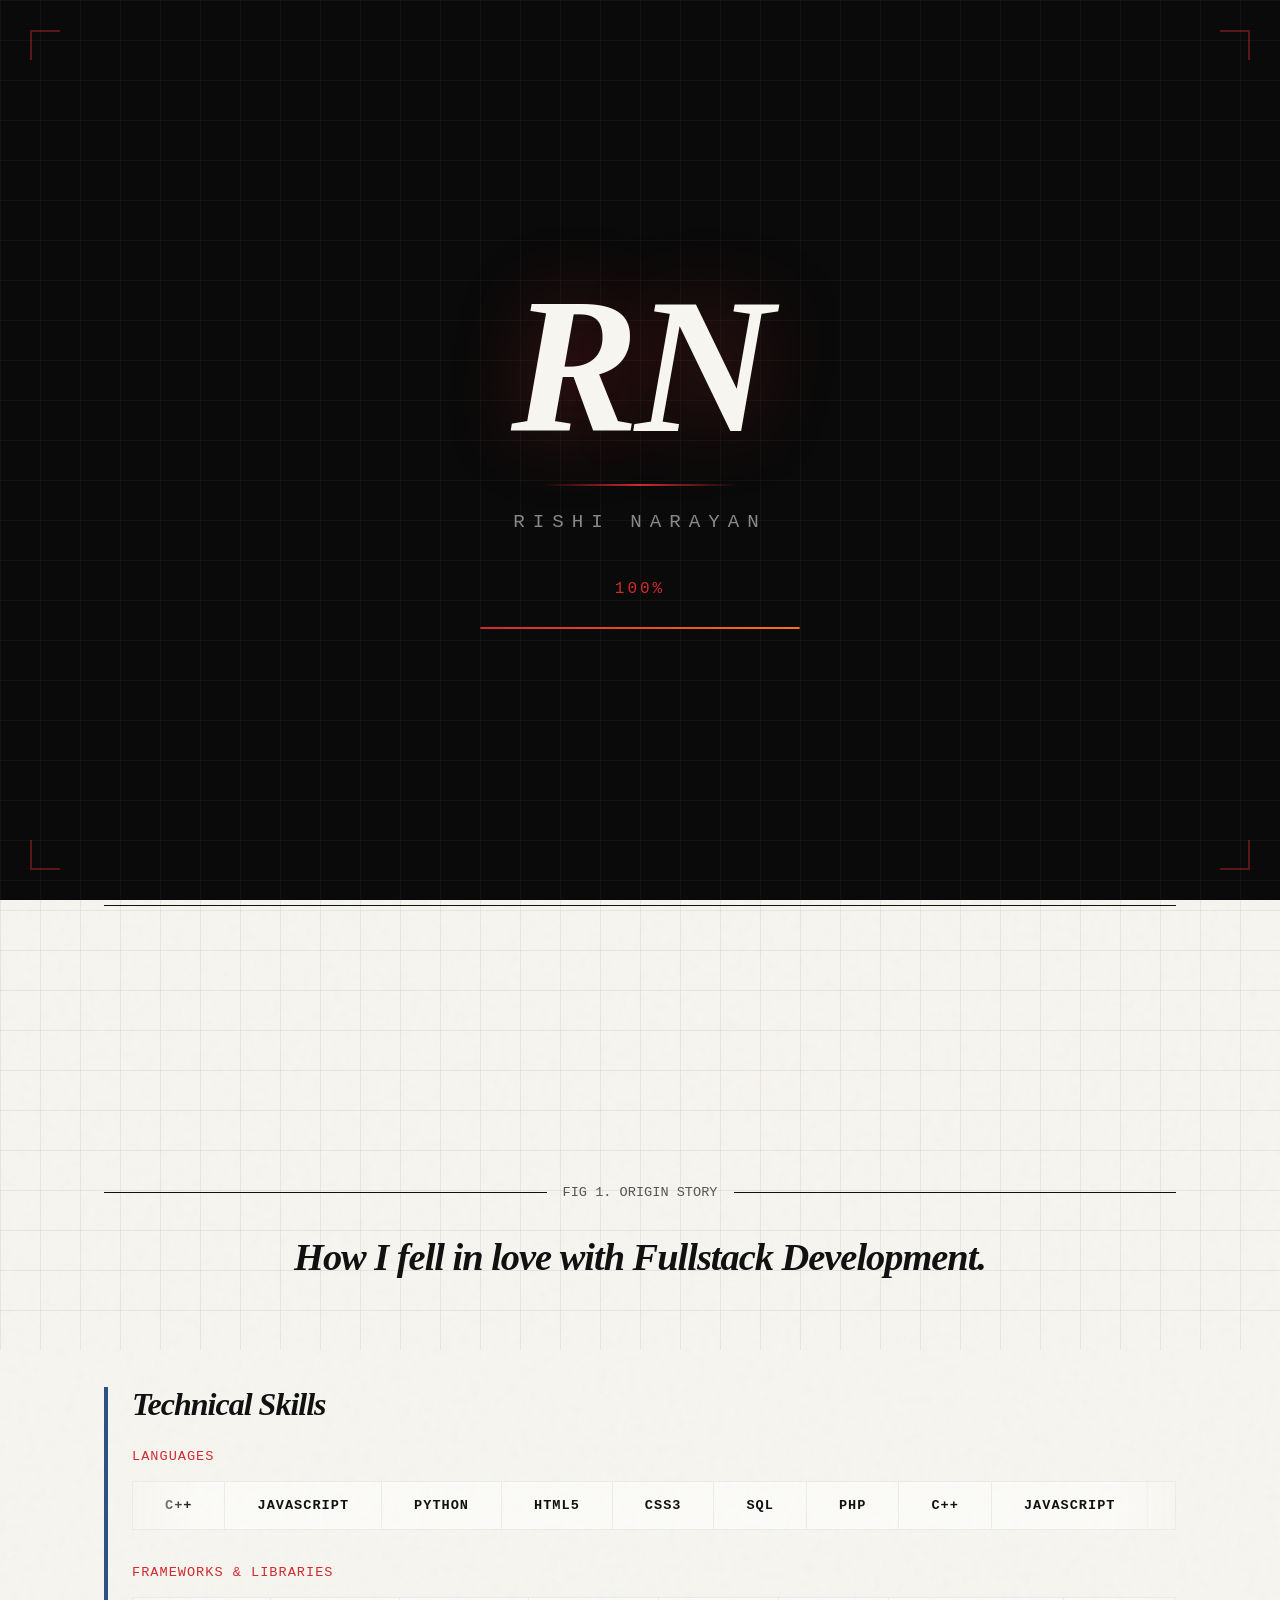
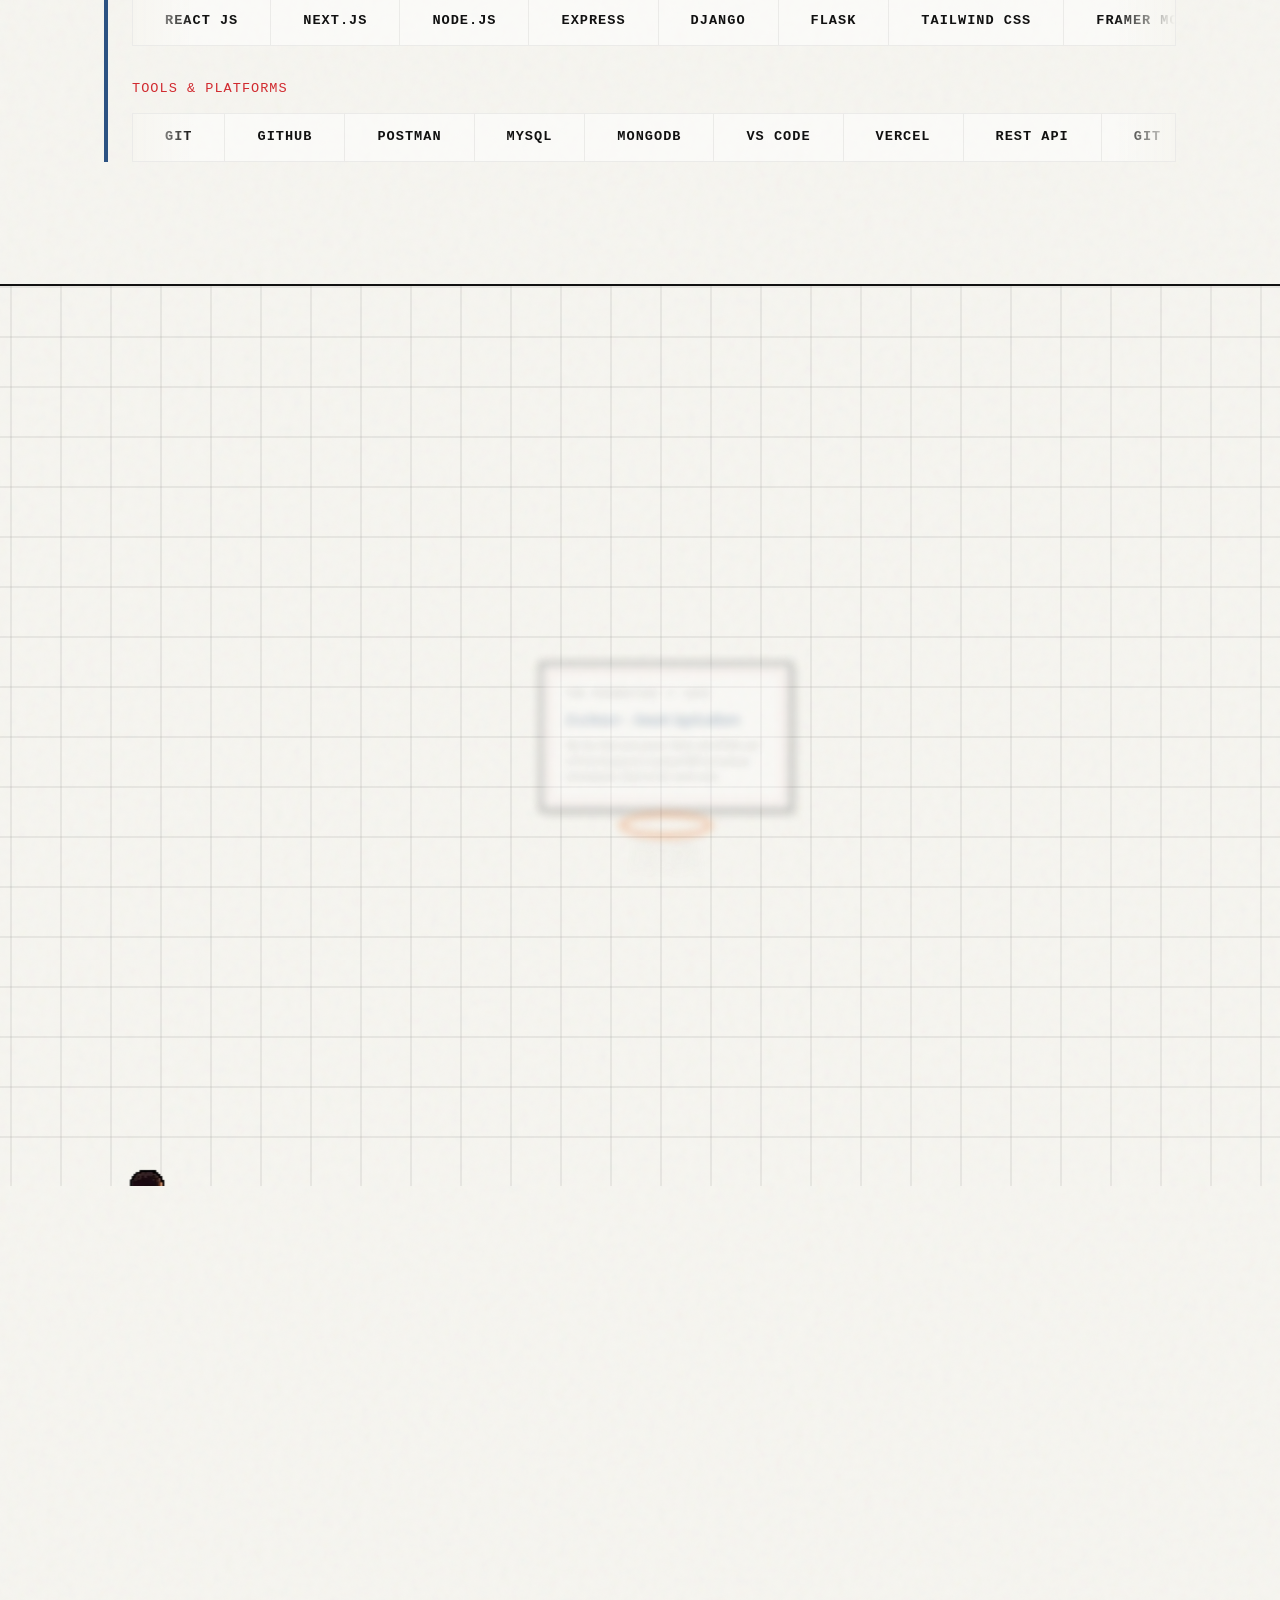
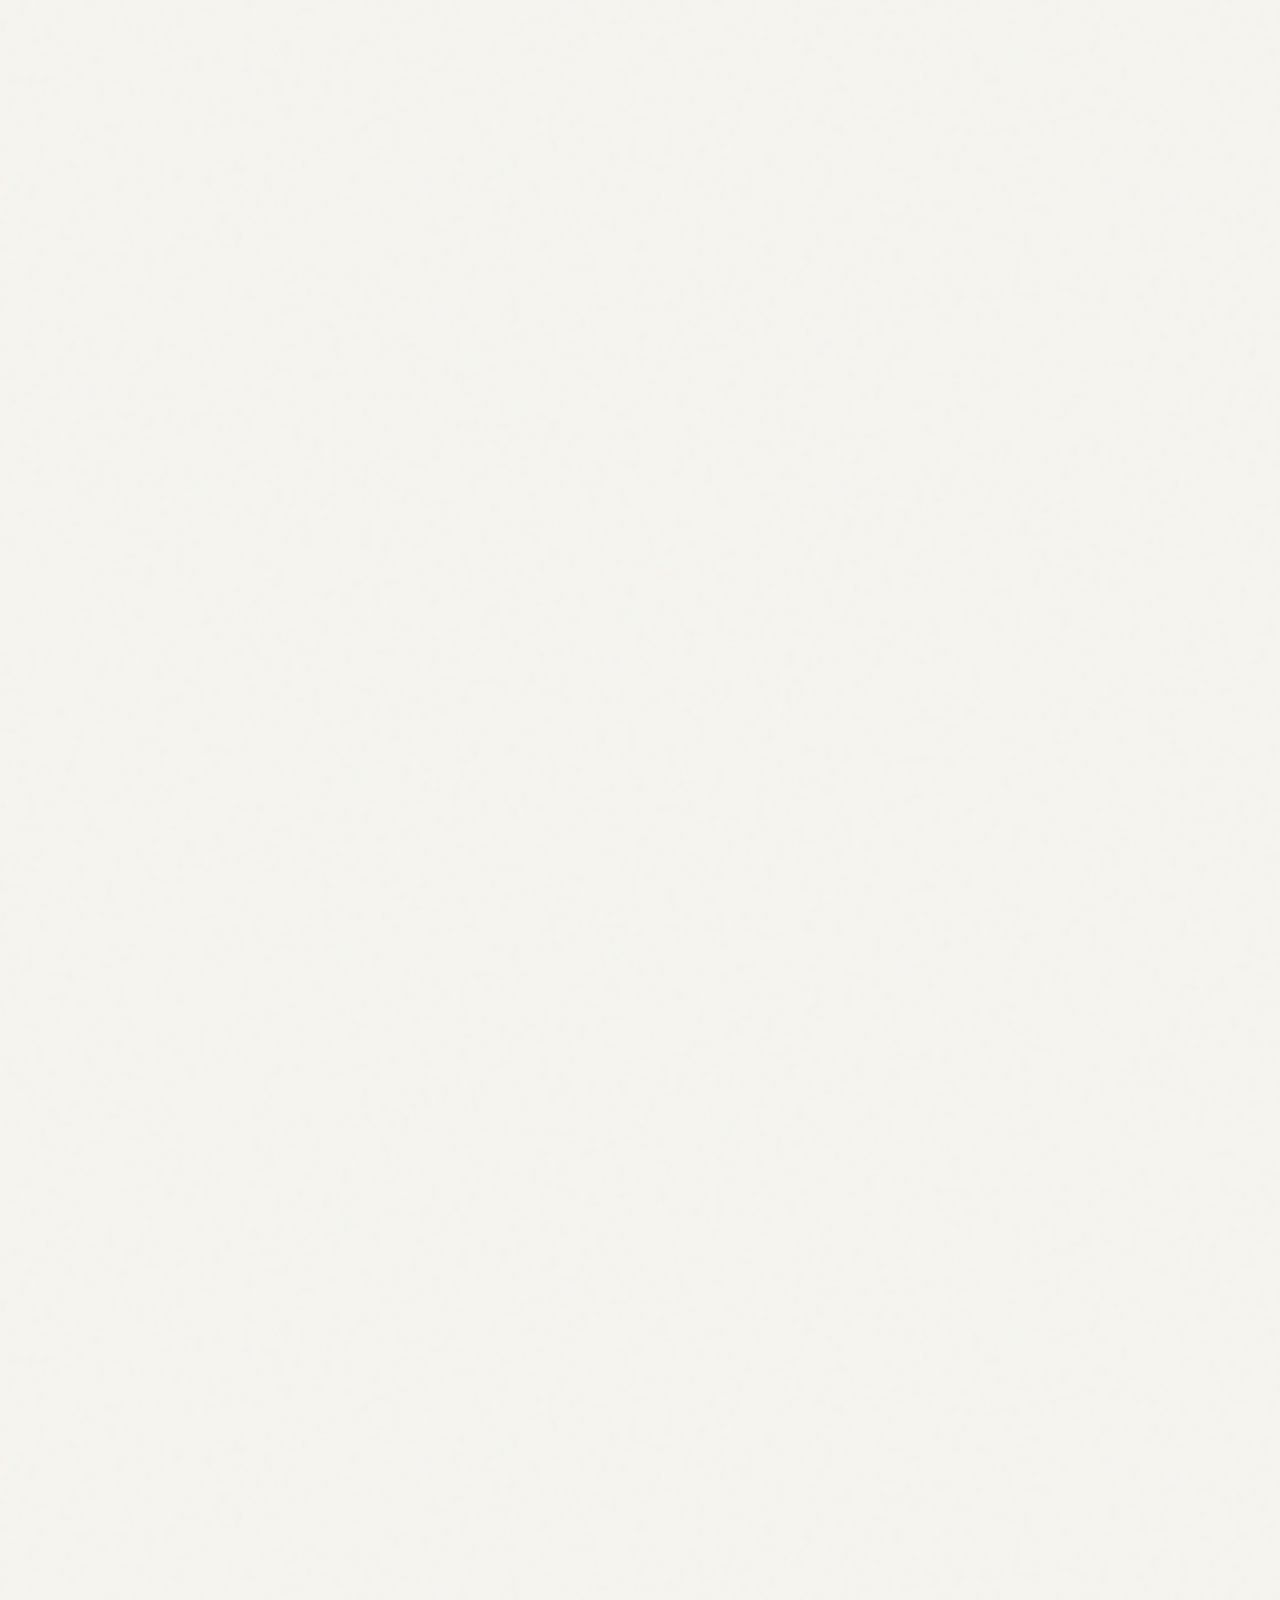
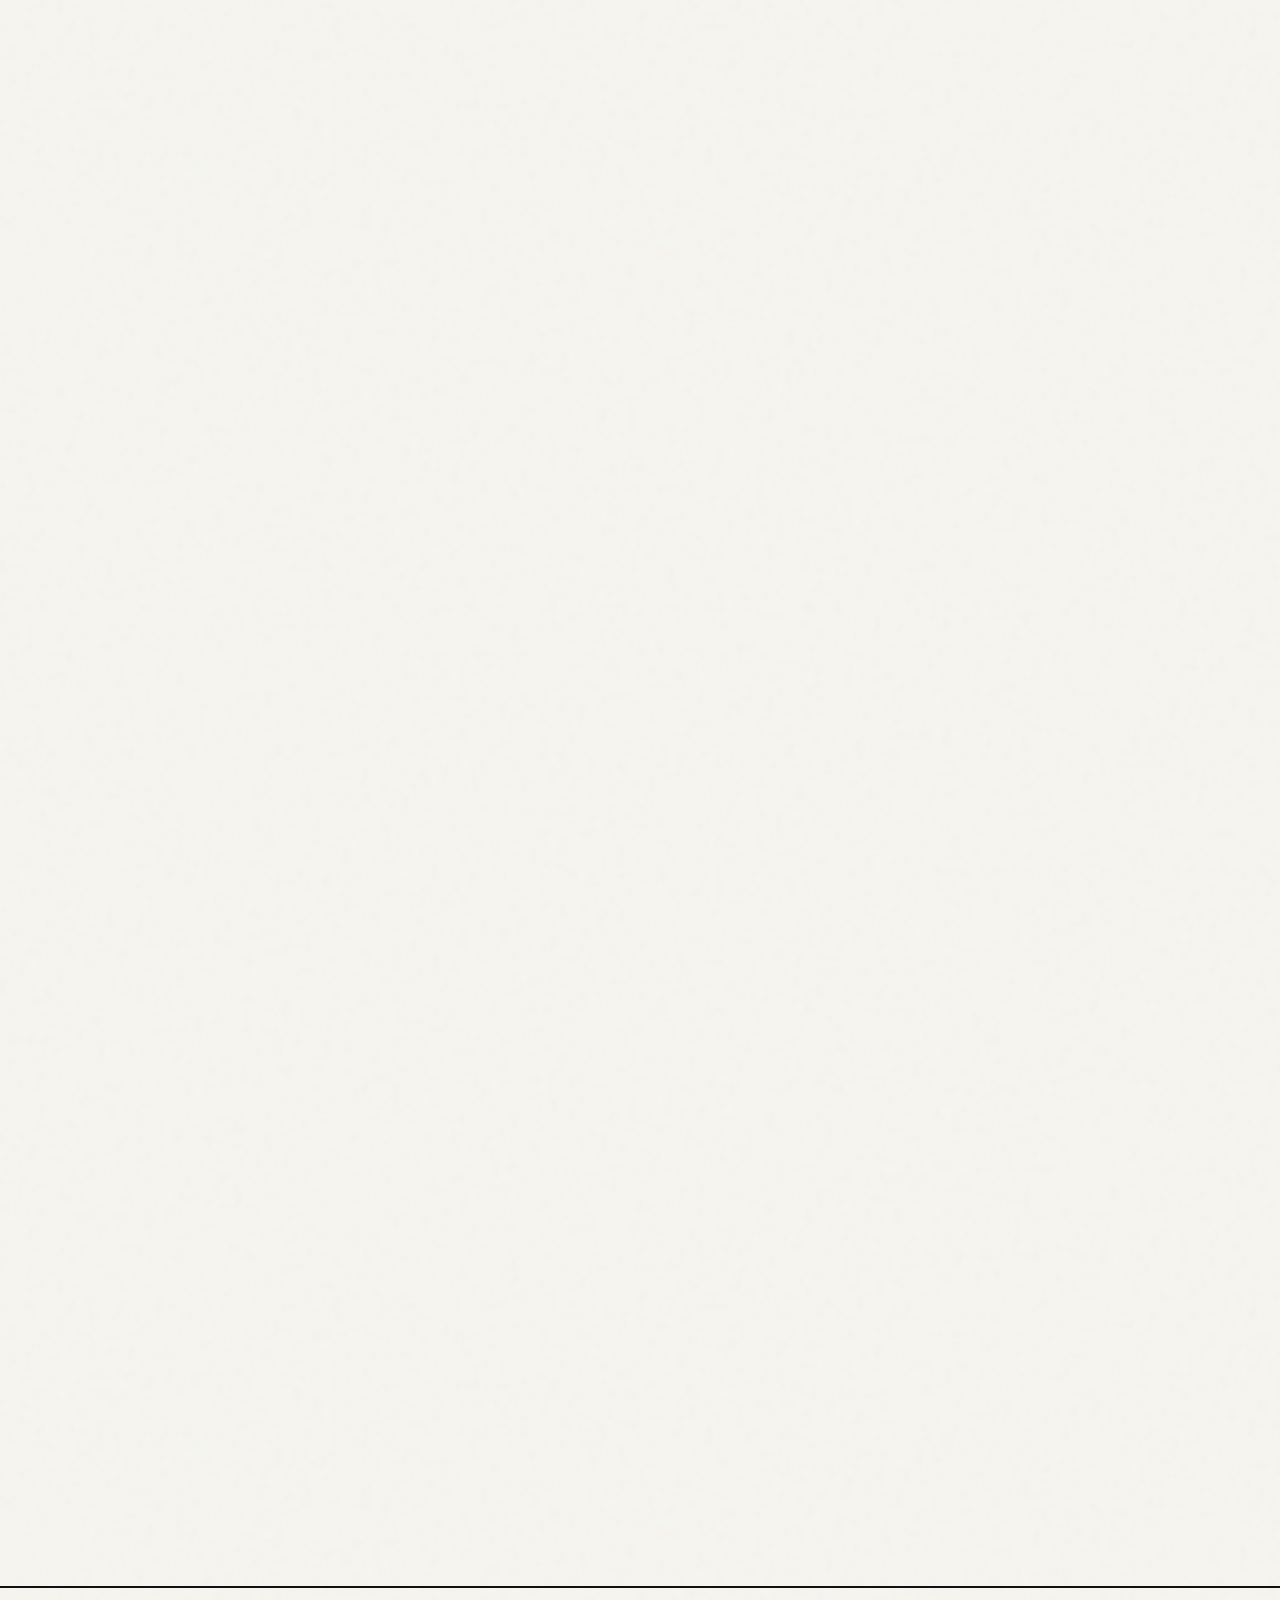
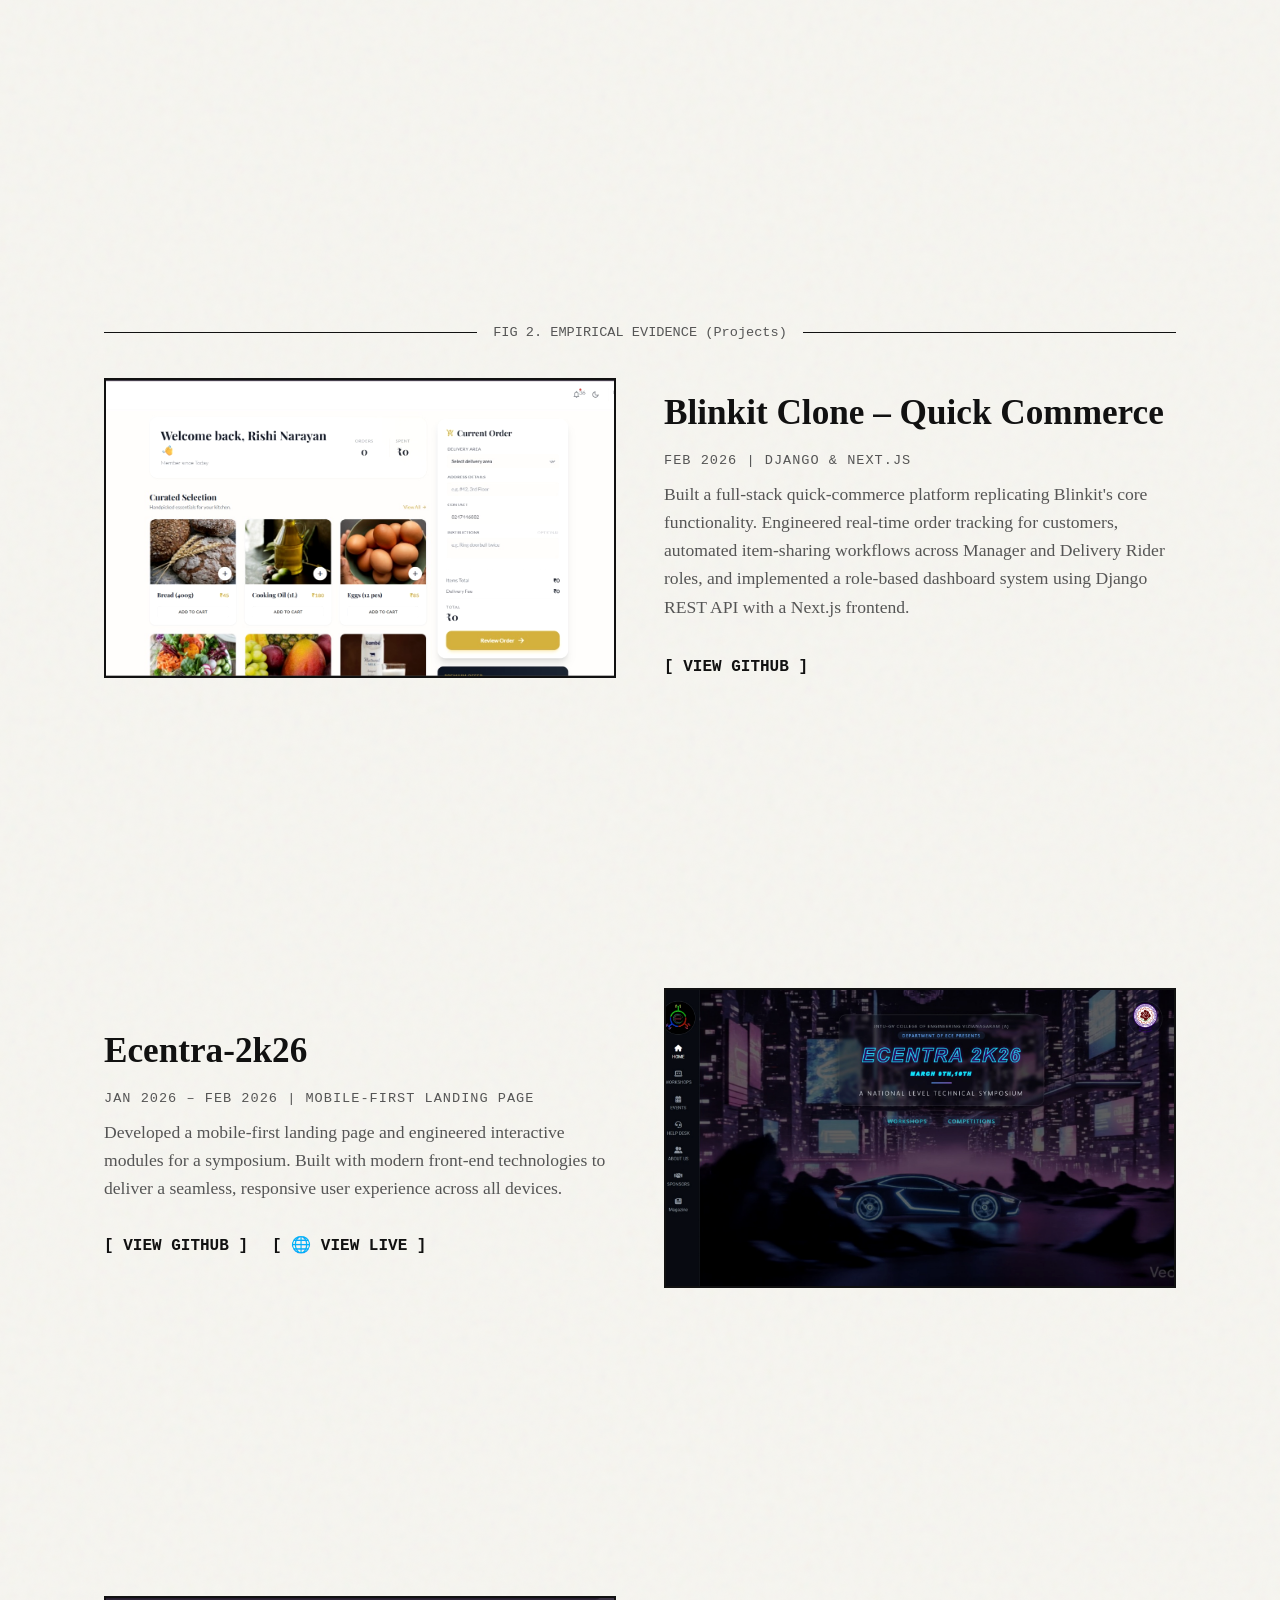
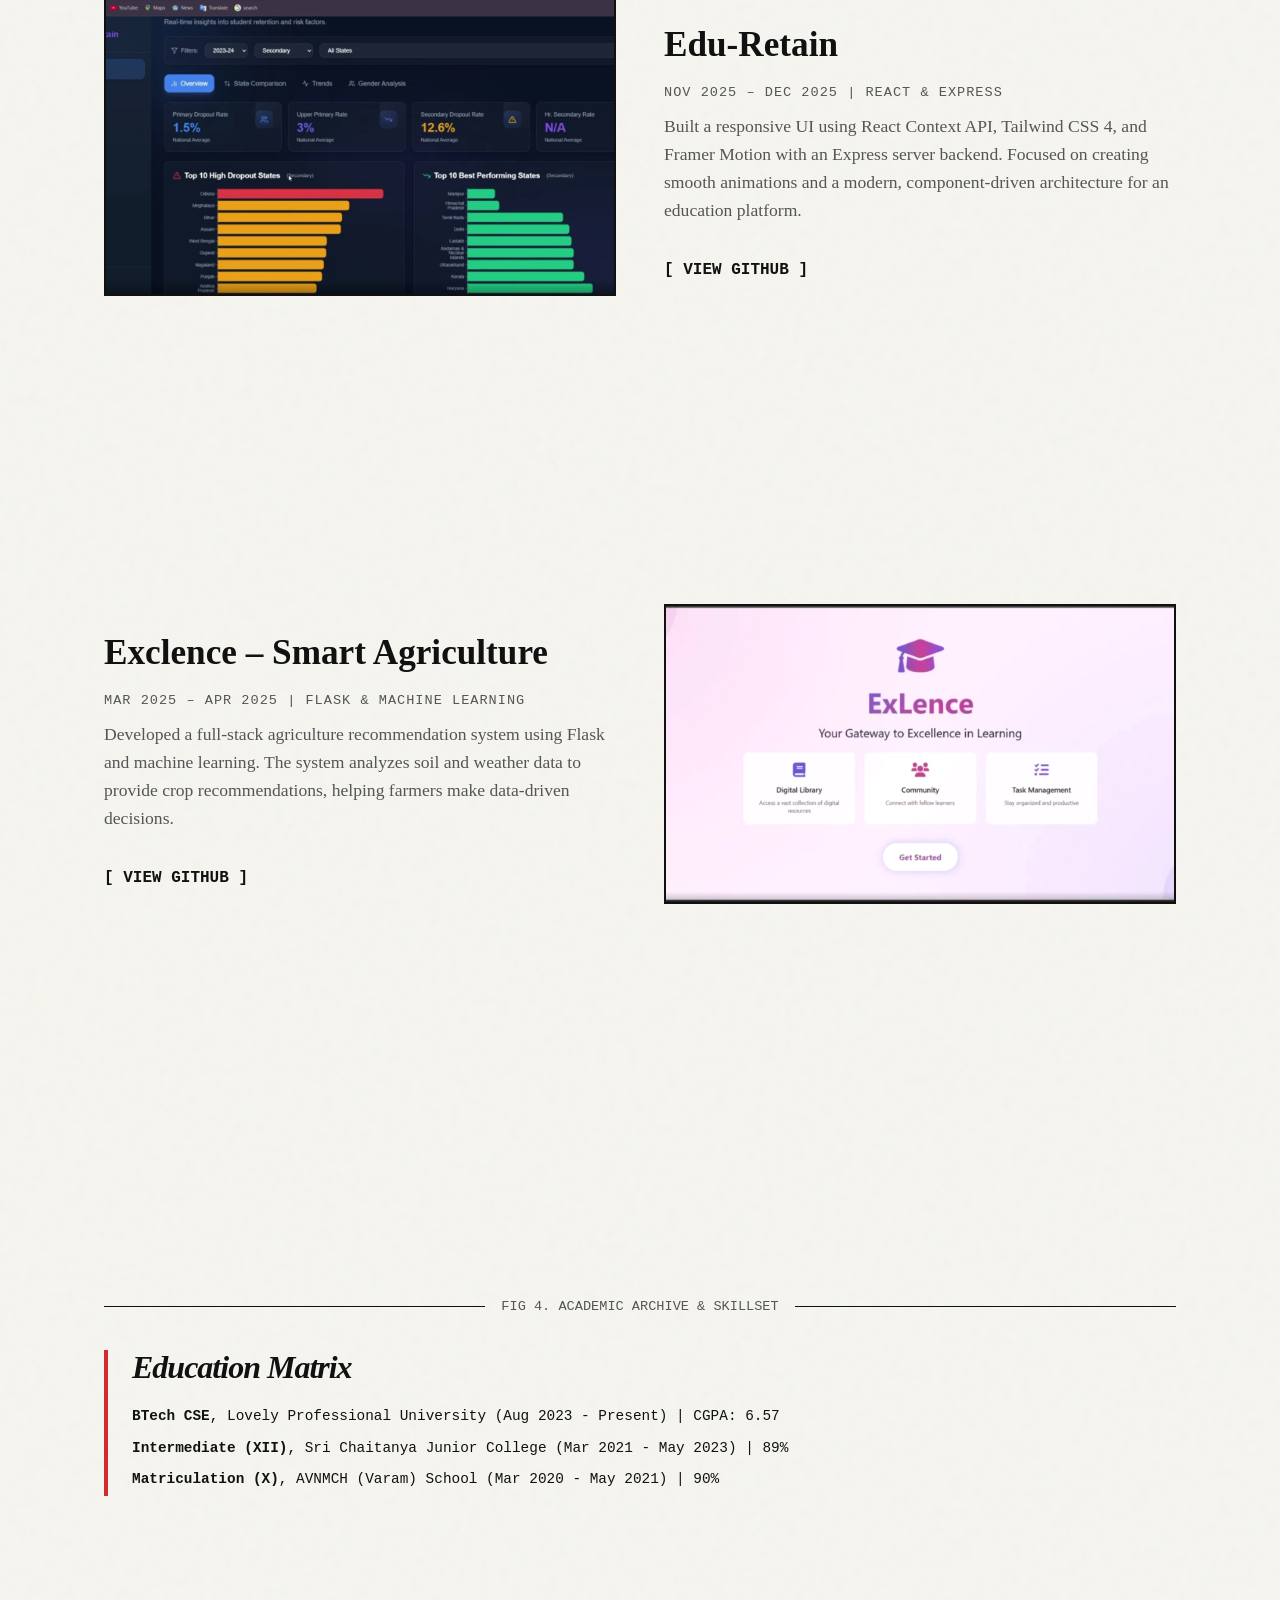
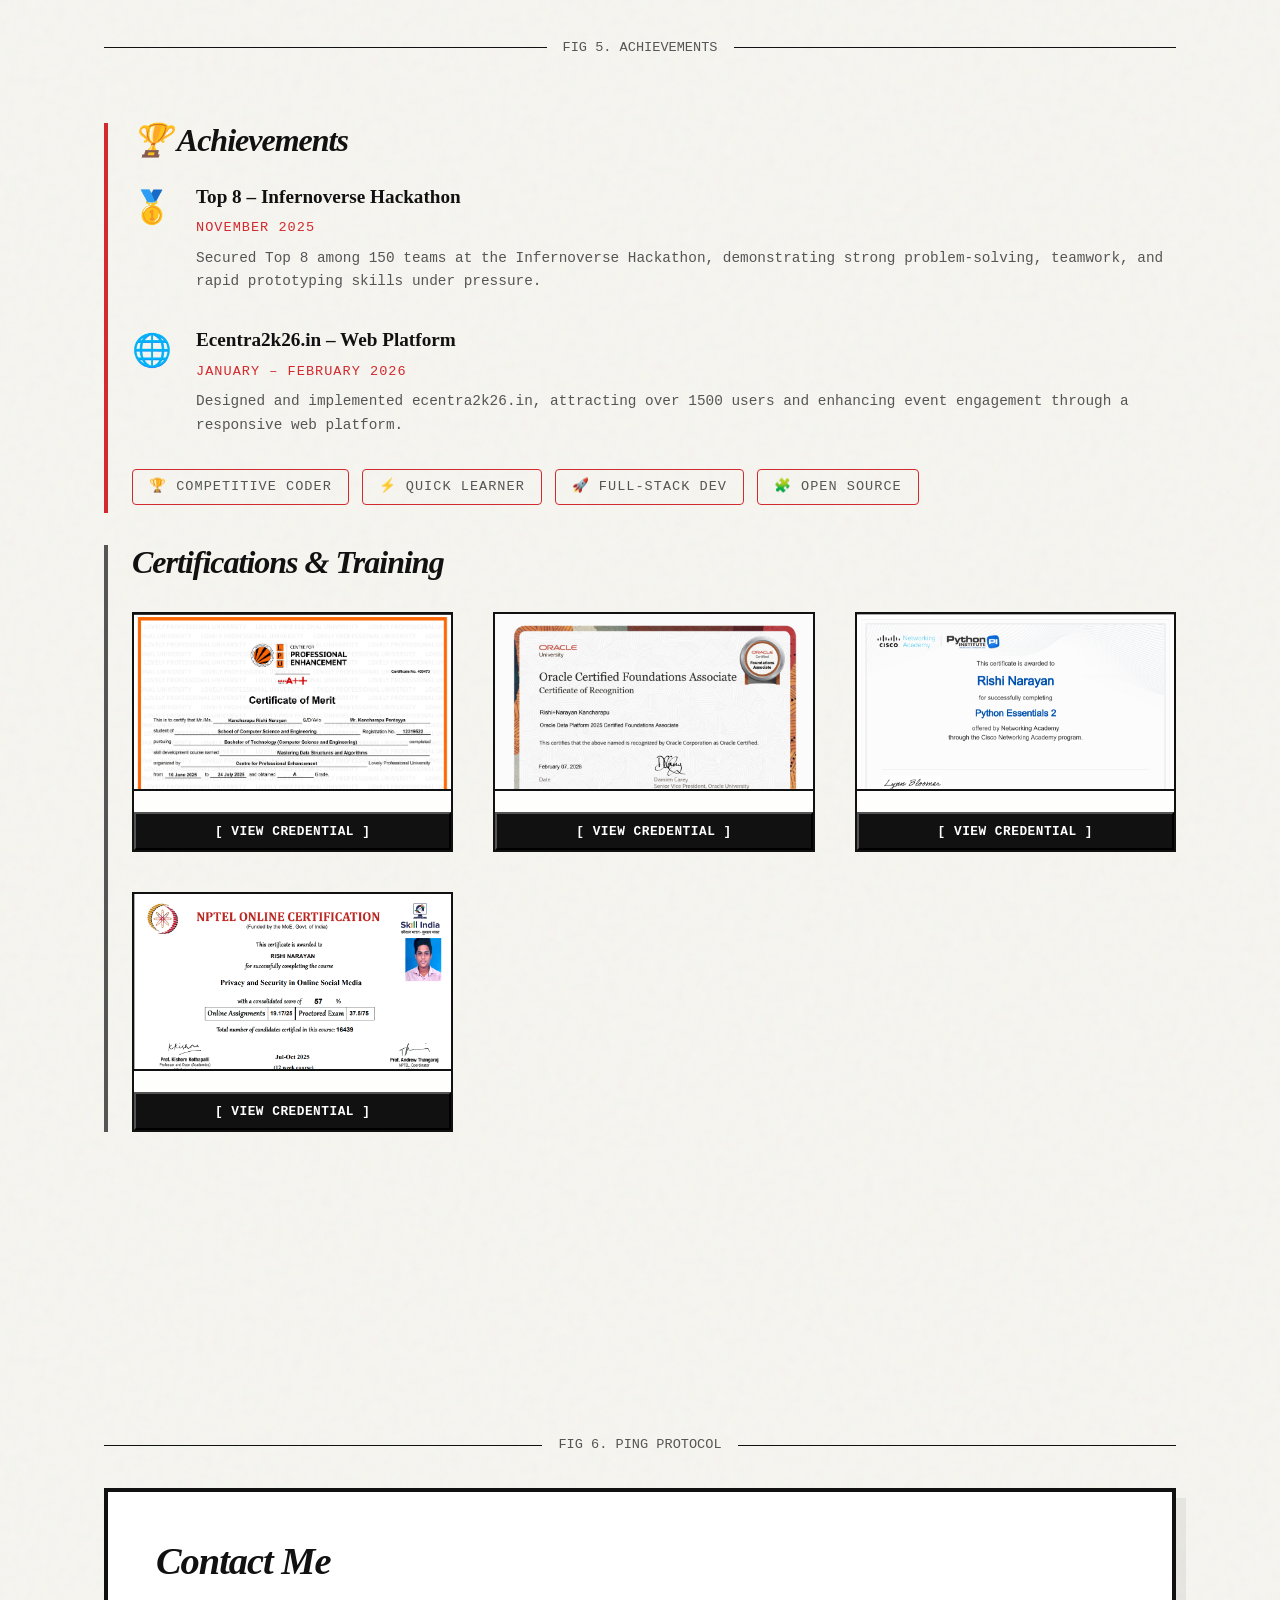
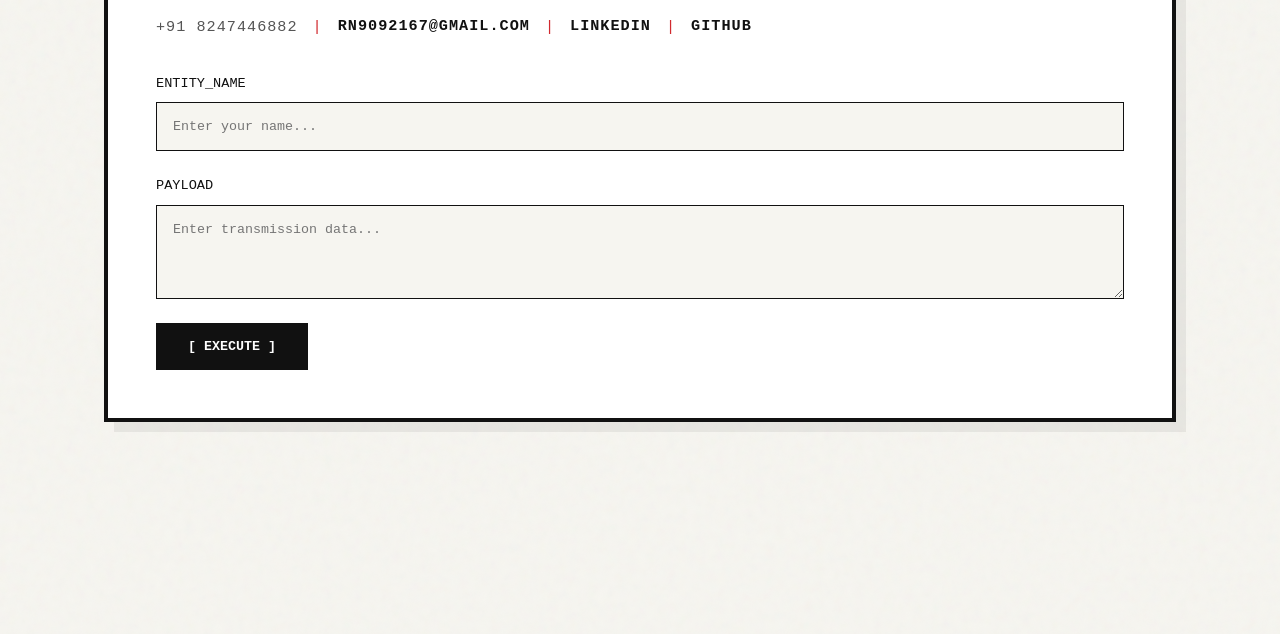
==== commit 692b8832: "feat: update navigation menu and relocate technical skills marquee section" ====
--- a/index.html
+++ b/index.html
@@ -38,10 +38,10 @@
         <div class="nav-brand">RISHI NARAYAN</div>
         <div class="nav-links">
             <a href="#about">01. OBSERVATION</a>
-            <a href="#projects">02. ANALYSIS</a>
+            <a href="#projects">02. PROJECTS</a>
             <a href="#education">03. ARCHIVE</a>
-            <a href="#contact">04. CONCLUSION</a>
-            <a href="#" id="achievements-nav-link" onclick="toggleAchievements(event)">🏆 ACHIEVEMENTS</a>
+            <a href="#achievements">04. ACHIEVEMENTS</a>
+            <a href="#contact">05. CONTACT</a>
         </div>
         <button class="hamburger" id="hamburger-btn" onclick="toggleMobileNav()" aria-label="Menu">
             <span></span><span></span><span></span>
@@ -51,10 +51,10 @@
     <div class="mobile-nav-overlay" id="mobile-nav-overlay" onclick="toggleMobileNav()">
         <div class="mobile-nav-menu">
             <a href="#about" onclick="toggleMobileNav()">01. OBSERVATION</a>
-            <a href="#projects" onclick="toggleMobileNav()">02. ANALYSIS</a>
+            <a href="#projects" onclick="toggleMobileNav()">02. PROJECTS</a>
             <a href="#education" onclick="toggleMobileNav()">03. ARCHIVE</a>
-            <a href="#contact" onclick="toggleMobileNav()">04. CONCLUSION</a>
-            <a href="#" onclick="toggleAchievements(event); toggleMobileNav()">🏆 ACHIEVEMENTS</a>
+            <a href="#achievements" onclick="toggleMobileNav()">04. ACHIEVEMENTS</a>
+            <a href="#contact" onclick="toggleMobileNav()">05. CONTACT</a>
         </div>
     </div>
 
@@ -113,6 +113,81 @@
         </section>
         <h2 class="dramatic-title" style="text-align: center; margin-bottom: 0;">How I fell in love with Fullstack
             Development.</h2>
+    </main>
+
+    <div class="dead-space" style="height: 5vh;"></div>
+
+    <!-- Technical Skills Marquee (moved here before basketball) -->
+    <main class="document">
+        <div class="skills-marquee-wrapper" style="max-width: 100%;">
+            <h3 class="dramatic-title" style="font-size: 2rem; margin-bottom: 1.5rem;">Technical Skills</h3>
+
+            <p class="mono-label" style="margin-bottom: 0.8rem; color: var(--data-red);">LANGUAGES</p>
+            <div class="marquee-track">
+                <div class="marquee-content">
+                    <span class="marquee-item">C++</span>
+                    <span class="marquee-item">JavaScript</span>
+                    <span class="marquee-item">Python</span>
+                    <span class="marquee-item">HTML5</span>
+                    <span class="marquee-item">CSS3</span>
+                    <span class="marquee-item">SQL</span>
+                    <span class="marquee-item">PHP</span>
+                    <span class="marquee-item">C++</span>
+                    <span class="marquee-item">JavaScript</span>
+                    <span class="marquee-item">Python</span>
+                    <span class="marquee-item">HTML5</span>
+                    <span class="marquee-item">CSS3</span>
+                    <span class="marquee-item">SQL</span>
+                    <span class="marquee-item">PHP</span>
+                </div>
+            </div>
+
+            <p class="mono-label" style="margin-top: 2rem; margin-bottom: 0.8rem; color: var(--data-red);">
+                FRAMEWORKS & LIBRARIES</p>
+            <div class="marquee-track reverse">
+                <div class="marquee-content">
+                    <span class="marquee-item">React JS</span>
+                    <span class="marquee-item">Next.js</span>
+                    <span class="marquee-item">Node.js</span>
+                    <span class="marquee-item">Express</span>
+                    <span class="marquee-item">Django</span>
+                    <span class="marquee-item">Flask</span>
+                    <span class="marquee-item">Tailwind CSS</span>
+                    <span class="marquee-item">Framer Motion</span>
+                    <span class="marquee-item">React JS</span>
+                    <span class="marquee-item">Next.js</span>
+                    <span class="marquee-item">Node.js</span>
+                    <span class="marquee-item">Express</span>
+                    <span class="marquee-item">Django</span>
+                    <span class="marquee-item">Flask</span>
+                    <span class="marquee-item">Tailwind CSS</span>
+                    <span class="marquee-item">Framer Motion</span>
+                </div>
+            </div>
+
+            <p class="mono-label" style="margin-top: 2rem; margin-bottom: 0.8rem; color: var(--data-red);">TOOLS &
+                PLATFORMS</p>
+            <div class="marquee-track">
+                <div class="marquee-content">
+                    <span class="marquee-item">Git</span>
+                    <span class="marquee-item">GitHub</span>
+                    <span class="marquee-item">Postman</span>
+                    <span class="marquee-item">MySQL</span>
+                    <span class="marquee-item">MongoDB</span>
+                    <span class="marquee-item">VS Code</span>
+                    <span class="marquee-item">Vercel</span>
+                    <span class="marquee-item">REST API</span>
+                    <span class="marquee-item">Git</span>
+                    <span class="marquee-item">GitHub</span>
+                    <span class="marquee-item">Postman</span>
+                    <span class="marquee-item">MySQL</span>
+                    <span class="marquee-item">MongoDB</span>
+                    <span class="marquee-item">VS Code</span>
+                    <span class="marquee-item">Vercel</span>
+                    <span class="marquee-item">REST API</span>
+                </div>
+            </div>
+        </div>
     </main>
 
     <div class="dead-space" style="height: 10vh;"></div>
@@ -345,7 +420,7 @@
             <div class="line"></div>
         </section>
 
-        <section class="projects" style="gap: 5rem;">
+        <section class="projects" style="gap: 2rem;">
             <div class="abstract-text" style="max-width: 100%;">
                 <h3 class="dramatic-title" style="font-size: 2rem; margin-bottom: 1rem;">Education Matrix</h3>
                 <ul style="list-style: none; font-family: var(--font-mono); font-size: 0.9rem; line-height: 2.2;">
@@ -357,76 +432,45 @@
                 </ul>
             </div>
 
-            <!-- Infinite Scrolling Skills Marquee -->
-            <div class="skills-marquee-wrapper" style="max-width: 100%;">
-                <h3 class="dramatic-title" style="font-size: 2rem; margin-bottom: 1.5rem;">Technical Skills</h3>
-
-                <p class="mono-label" style="margin-bottom: 0.8rem; color: var(--data-red);">LANGUAGES</p>
-                <div class="marquee-track">
-                    <div class="marquee-content">
-                        <span class="marquee-item">C++</span>
-                        <span class="marquee-item">JavaScript</span>
-                        <span class="marquee-item">Python</span>
-                        <span class="marquee-item">HTML5</span>
-                        <span class="marquee-item">CSS3</span>
-                        <span class="marquee-item">SQL</span>
-                        <span class="marquee-item">PHP</span>
-                        <span class="marquee-item">C++</span>
-                        <span class="marquee-item">JavaScript</span>
-                        <span class="marquee-item">Python</span>
-                        <span class="marquee-item">HTML5</span>
-                        <span class="marquee-item">CSS3</span>
-                        <span class="marquee-item">SQL</span>
-                        <span class="marquee-item">PHP</span>
-                    </div>
-                </div>
-
-                <p class="mono-label" style="margin-top: 2rem; margin-bottom: 0.8rem; color: var(--data-red);">
-                    FRAMEWORKS & LIBRARIES</p>
-                <div class="marquee-track reverse">
-                    <div class="marquee-content">
-                        <span class="marquee-item">React JS</span>
-                        <span class="marquee-item">Next.js</span>
-                        <span class="marquee-item">Node.js</span>
-                        <span class="marquee-item">Express</span>
-                        <span class="marquee-item">Django</span>
-                        <span class="marquee-item">Flask</span>
-                        <span class="marquee-item">Tailwind CSS</span>
-                        <span class="marquee-item">Framer Motion</span>
-                        <span class="marquee-item">React JS</span>
-                        <span class="marquee-item">Next.js</span>
-                        <span class="marquee-item">Node.js</span>
-                        <span class="marquee-item">Express</span>
-                        <span class="marquee-item">Django</span>
-                        <span class="marquee-item">Flask</span>
-                        <span class="marquee-item">Tailwind CSS</span>
-                        <span class="marquee-item">Framer Motion</span>
-                    </div>
-                </div>
-
-                <p class="mono-label" style="margin-top: 2rem; margin-bottom: 0.8rem; color: var(--data-red);">TOOLS &
-                    PLATFORMS</p>
-                <div class="marquee-track">
-                    <div class="marquee-content">
-                        <span class="marquee-item">Git</span>
-                        <span class="marquee-item">GitHub</span>
-                        <span class="marquee-item">Postman</span>
-                        <span class="marquee-item">MySQL</span>
-                        <span class="marquee-item">MongoDB</span>
-                        <span class="marquee-item">VS Code</span>
-                        <span class="marquee-item">Vercel</span>
-                        <span class="marquee-item">REST API</span>
-                        <span class="marquee-item">Git</span>
-                        <span class="marquee-item">GitHub</span>
-                        <span class="marquee-item">Postman</span>
-                        <span class="marquee-item">MySQL</span>
-                        <span class="marquee-item">MongoDB</span>
-                        <span class="marquee-item">VS Code</span>
-                        <span class="marquee-item">Vercel</span>
-                        <span class="marquee-item">REST API</span>
-                    </div>
-                </div>
-            </div>
+        <div class="dead-space" style="height: 5vh;"></div>
+
+        <section class="section-divider" id="achievements">
+            <div class="line"></div>
+            <div class="section-label">FIG 5. ACHIEVEMENTS</div>
+            <div class="line"></div>
+        </section>
+
+        <section class="projects" style="gap: 3rem;">
+            <div class="abstract-text" style="max-width: 100%;">
+                <h3 class="dramatic-title" style="font-size: 2rem; margin-bottom: 1.5rem;">🏆 Achievements</h3>
+                <div style="display: flex; flex-direction: column; gap: 2rem;">
+                    <div style="display: flex; gap: 1.5rem; align-items: flex-start;">
+                        <div style="font-size: 2rem; min-width: 40px;">🥇</div>
+                        <div>
+                            <h4 style="font-family: var(--font-serif); font-size: 1.2rem; margin-bottom: 0.3rem;">Top 8 – Infernoverse Hackathon</h4>
+                            <p class="mono-label" style="color: var(--data-red); margin-bottom: 0.5rem;">NOVEMBER 2025</p>
+                            <p style="font-family: var(--font-mono); font-size: 0.9rem; line-height: 1.6; color: var(--text-muted);">Secured Top 8 among 150 teams at the Infernoverse Hackathon, demonstrating strong problem-solving, teamwork, and rapid prototyping skills under pressure.</p>
+                        </div>
+                    </div>
+                    <div style="display: flex; gap: 1.5rem; align-items: flex-start;">
+                        <div style="font-size: 2rem; min-width: 40px;">🌐</div>
+                        <div>
+                            <h4 style="font-family: var(--font-serif); font-size: 1.2rem; margin-bottom: 0.3rem;">Ecentra2k26.in – Web Platform</h4>
+                            <p class="mono-label" style="color: var(--data-red); margin-bottom: 0.5rem;">JANUARY – FEBRUARY 2026</p>
+                            <p style="font-family: var(--font-mono); font-size: 0.9rem; line-height: 1.6; color: var(--text-muted);">Designed and implemented ecentra2k26.in, attracting over 1500 users and enhancing event engagement through a responsive web platform.</p>
+                        </div>
+                    </div>
+                </div>
+                <div style="display: flex; flex-wrap: wrap; gap: 0.8rem; margin-top: 2rem;">
+                    <span class="mono-label" style="border: 1px solid var(--data-red); padding: 0.4rem 1rem; border-radius: 4px;">🏆 Competitive Coder</span>
+                    <span class="mono-label" style="border: 1px solid var(--data-red); padding: 0.4rem 1rem; border-radius: 4px;">⚡ Quick Learner</span>
+                    <span class="mono-label" style="border: 1px solid var(--data-red); padding: 0.4rem 1rem; border-radius: 4px;">🚀 Full-Stack Dev</span>
+                    <span class="mono-label" style="border: 1px solid var(--data-red); padding: 0.4rem 1rem; border-radius: 4px;">🧩 Open Source</span>
+                </div>
+            </div>
+        </section>
+
+        <section class="projects" style="gap: 2rem;">
 
             <div class="abstract-text" style="max-width: 100%; border-left-color: var(--text-muted);">
                 <h3 class="dramatic-title" style="font-size: 2rem; margin-bottom: 1rem;">Certifications &amp; Training
@@ -495,12 +539,13 @@
                 </div>
             </div>
         </section>
+        </section>
 
         <div class="dead-space" style="height: 30vh;"></div>
 
         <section class="section-divider">
             <div class="line"></div>
-            <div class="section-label">FIG 5. PING PROTOCOL</div>
+            <div class="section-label">FIG 6. PING PROTOCOL</div>
             <div class="line"></div>
         </section>
 
@@ -537,38 +582,7 @@
 
     <div class="dead-space" style="height: 20vh;"></div>
 
-    <!-- Achievements Side Panel -->
-    <div class="achievements-overlay" id="achievements-overlay" onclick="toggleAchievements(event)"></div>
-    <aside class="achievements-panel" id="achievements-panel">
-        <button class="achievements-close" onclick="toggleAchievements(event)" aria-label="Close">✕</button>
-        <h2 class="achievements-title">🏆 Achievements</h2>
-        <div class="achievements-list">
-            <div class="achievement-item">
-                <div class="achievement-icon">🥇</div>
-                <div class="achievement-content">
-                    <h3>Top 8 – Infernoverse Hackathon</h3>
-                    <p class="achievement-date">November 2025</p>
-                    <p>Secured Top 8 among 150 teams at the Infernoverse Hackathon, demonstrating strong
-                        problem-solving, teamwork, and rapid prototyping skills under pressure.</p>
-                </div>
-            </div>
-            <div class="achievement-item">
-                <div class="achievement-icon">🌐</div>
-                <div class="achievement-content">
-                    <h3>Ecentra2k26.in – Web Platform</h3>
-                    <p class="achievement-date">January – February 2026</p>
-                    <p>Designed and implemented ecentra2k26.in, attracting over 1500 users and enhancing event
-                        engagement through a responsive web platform.</p>
-                </div>
-            </div>
-        </div>
-        <div class="achievement-badges">
-            <span class="achievement-badge">🏆 Competitive Coder</span>
-            <span class="achievement-badge">⚡ Quick Learner</span>
-            <span class="achievement-badge">🚀 Full-Stack Dev</span>
-            <span class="achievement-badge">🧩 Open Source</span>
-        </div>
-    </aside>
+
 
     <!-- Fullscreen Certificate Lightbox -->
     <div id="cert-lightbox"
